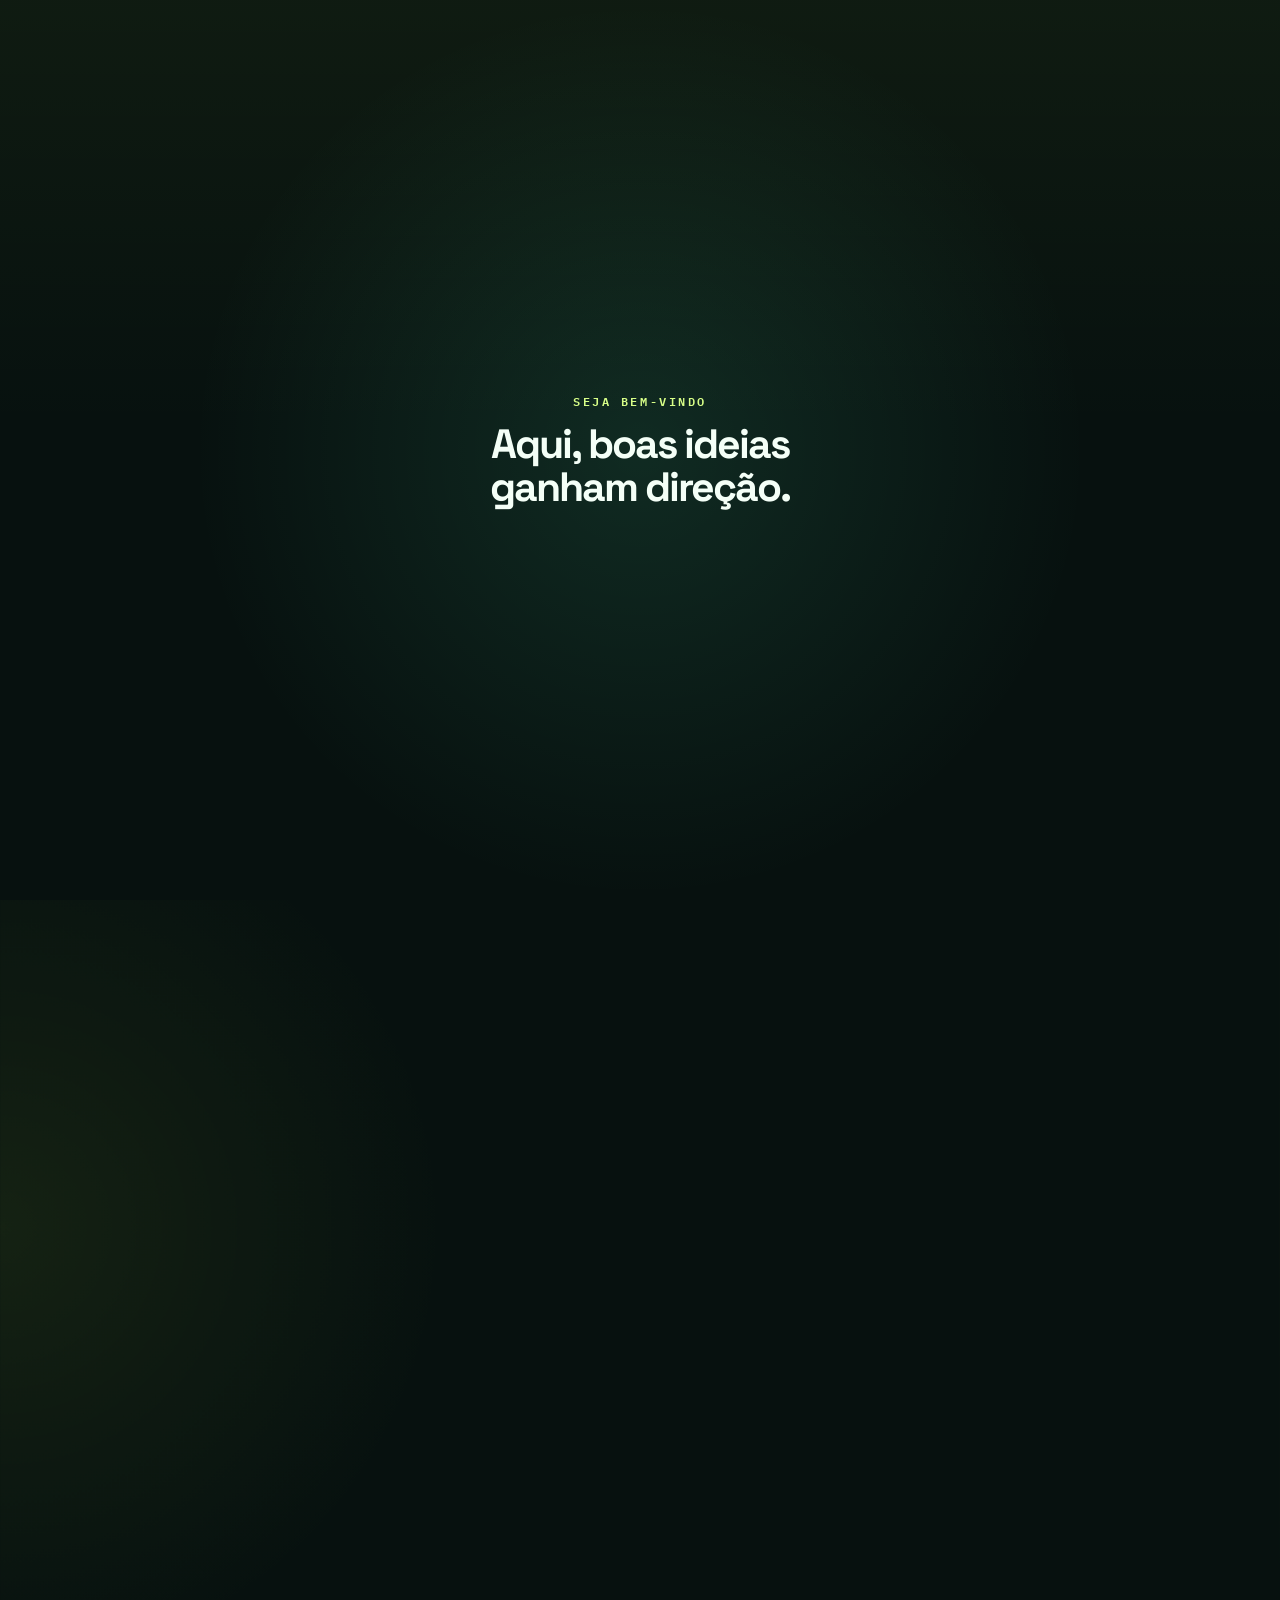
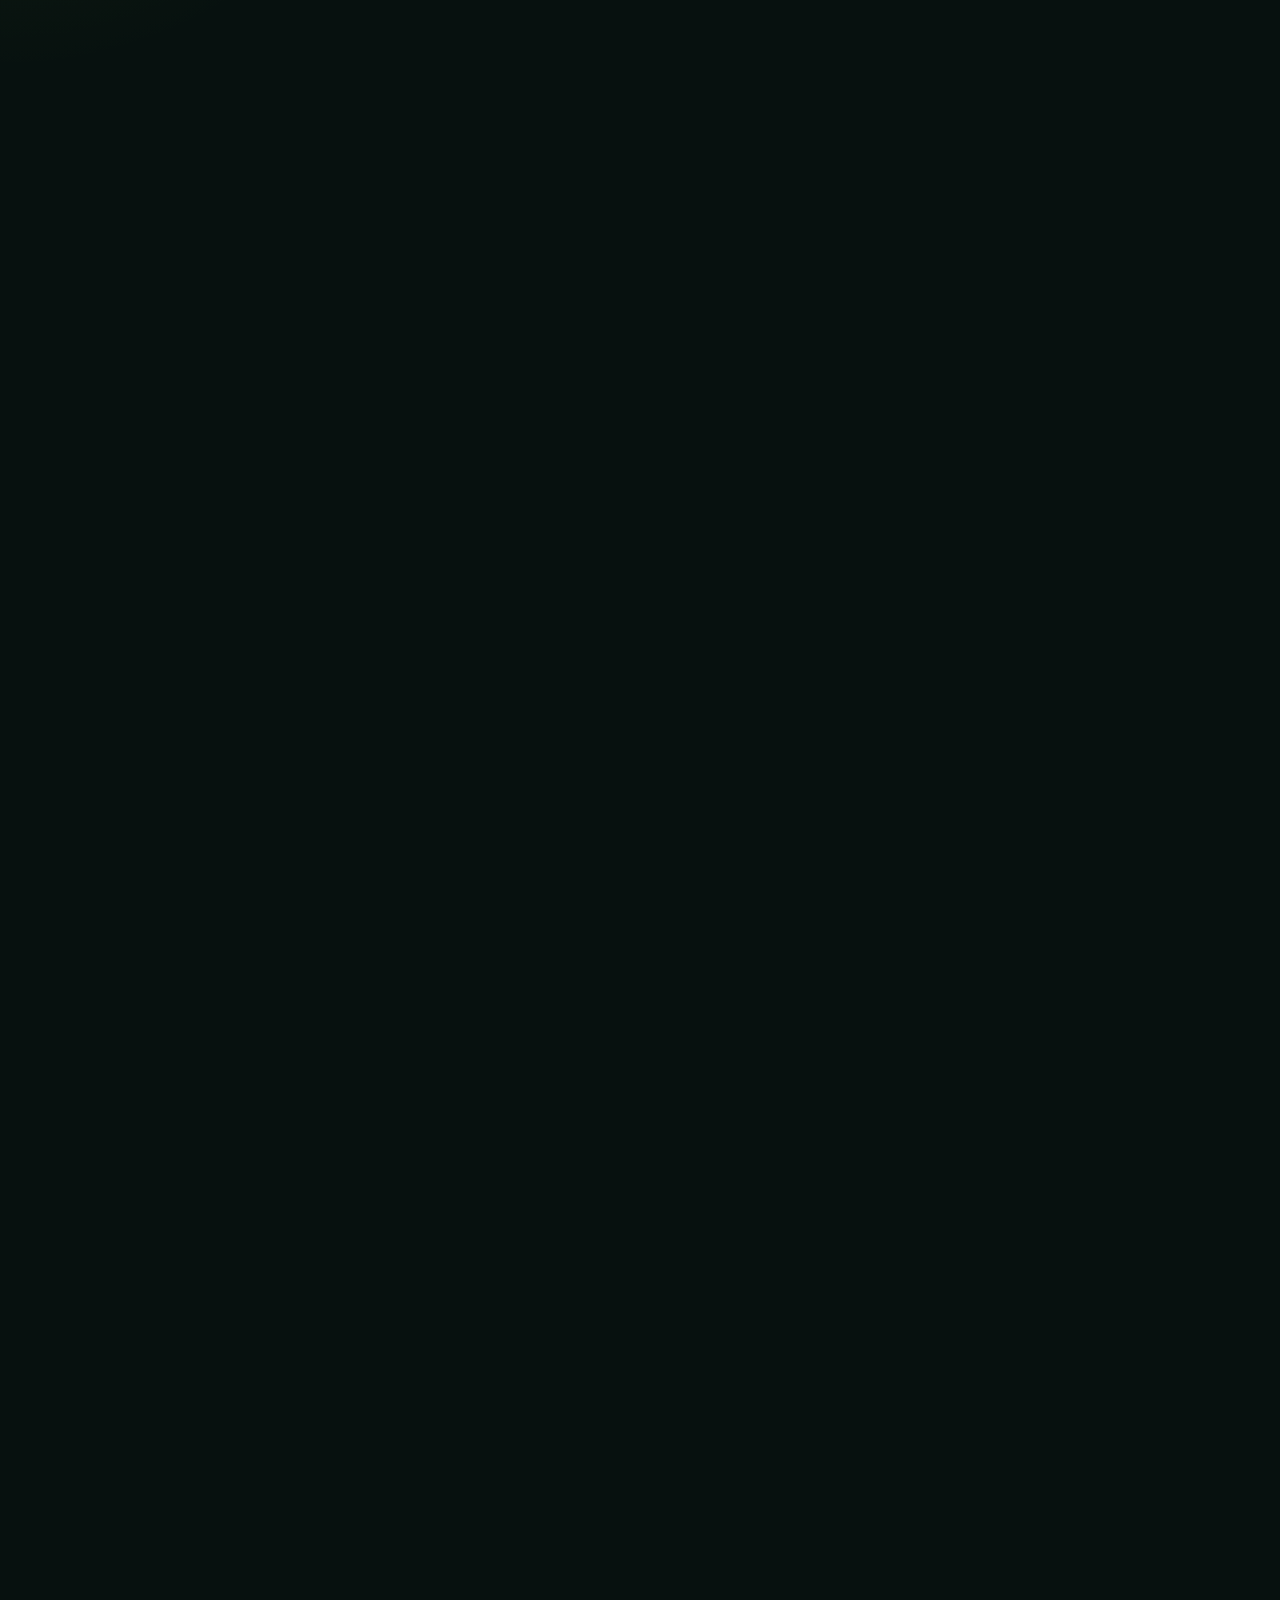
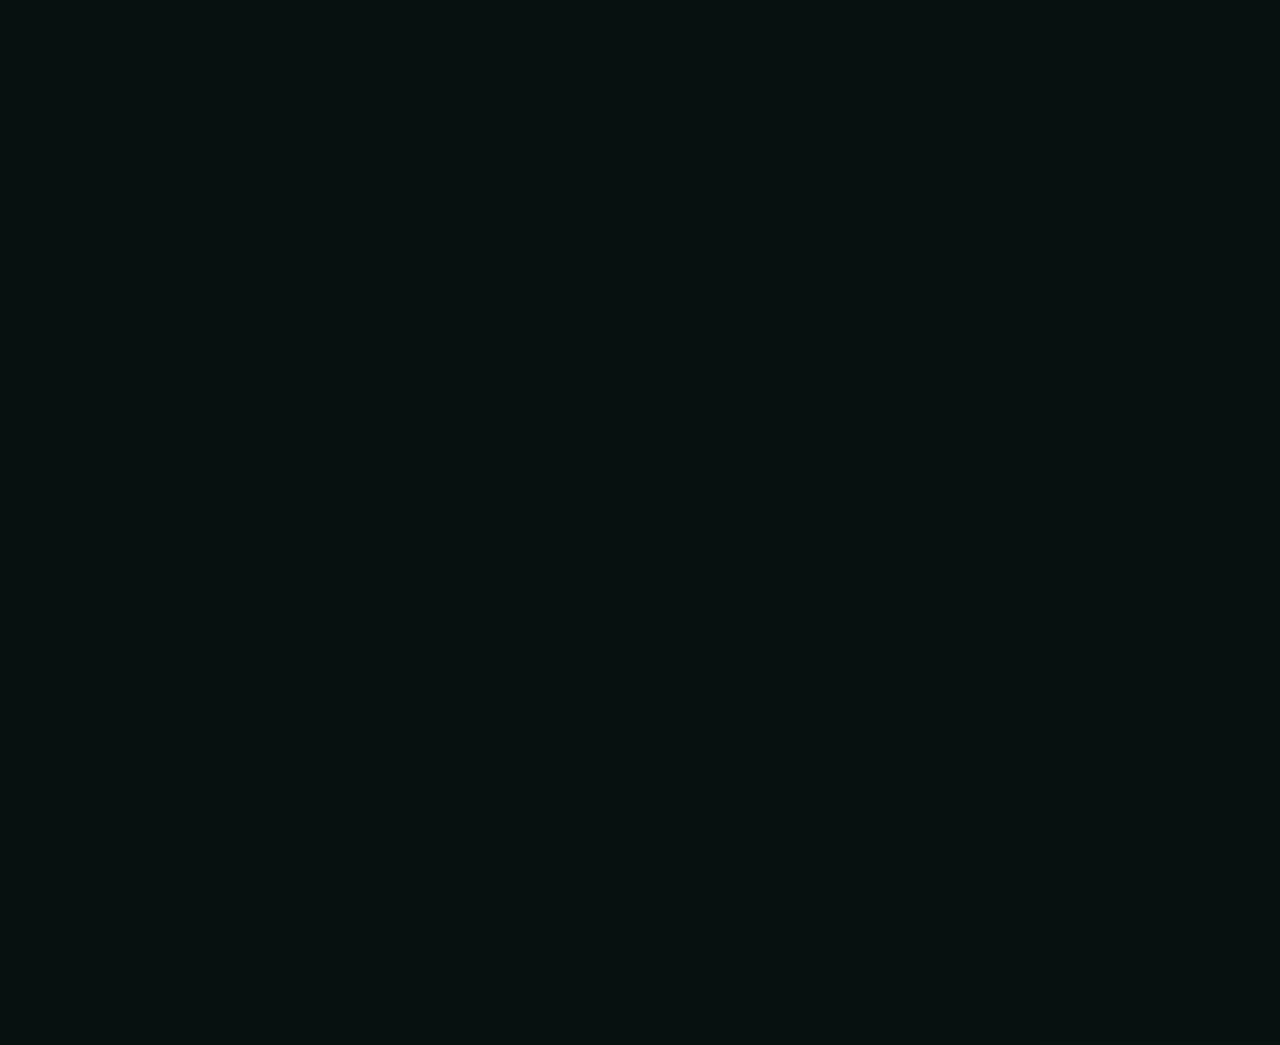
==== index.html @ 0e454af4 "Publica portfolio Wesley" ====
<!doctype html>
<html lang="pt-BR">
  <head>
    <meta charset="UTF-8" />
    <meta name="viewport" content="width=device-width, initial-scale=1.0" />
    <meta name="description" content="Portfólio de Wesley Martins da Costa, Product & UX/UI Designer. UX/UI, produto, sistemas, IA aplicada e estratégia de negócio para processos mais claros e eficientes." />
    <meta name="author" content="Wesley Martins da Costa" />
    <meta name="robots" content="index, follow, max-image-preview:large" />
    <link rel="canonical" href="https://www.wesdsg.des.br/" />
    <meta name="theme-color" content="#f5f7f7" />
    <meta property="og:title" content="Wesley Martins | Product & UX/UI Designer, IA e Estratégia" />
    <meta property="og:description" content="UX/UI, produto, sistemas e IA aplicada para transformar processos complexos em entregas mais claras e eficientes." />
    <meta property="og:type" content="website" />
    <meta property="og:locale" content="pt_BR" />
    <meta property="og:site_name" content="Wesley Martins" />
    <meta name="twitter:card" content="summary" />
    <meta name="twitter:title" content="Wesley Martins | Product & UX/UI Designer, IA e Estratégia" />
    <meta name="twitter:description" content="UX/UI, produto, sistemas e IA aplicada para processos mais claros e eficientes." />
    <title>Wesley Martins | Product &amp; UX/UI Designer, IA e Estratégia</title>
    <script type="application/ld+json">
      {
        "@context": "https://schema.org",
        "@type": "Person",
        "name": "Wesley Martins da Costa",
        "url": "https://www.wesdsg.des.br/",
        "jobTitle": "Product & UX/UI Designer",
        "description": "Designer voltado ao negócio, conectando UX/UI, produto, sistemas e IA aplicada.",
        "email": "mailto:wmartins71@gmail.com",
        "sameAs": ["https://www.linkedin.com/in/wmcosta/"],
        "knowsAbout": ["UX/UI Design", "Product Design", "Design Ops", "Design Systems", "Inteligência Artificial", "Estratégia de Negócio"]
      }
    </script>
    <script type="application/ld+json">
      {
        "@context": "https://schema.org",
        "@type": "WebSite",
        "name": "Wesley Martins",
        "url": "https://www.wesdsg.des.br/",
        "inLanguage": "pt-BR"
      }
    </script>
    <link rel="preconnect" href="https://fonts.googleapis.com" />
    <link rel="preconnect" href="https://fonts.gstatic.com" crossorigin />
    <link href="https://fonts.googleapis.com/css2?family=IBM+Plex+Mono:wght@400;500&family=Inter:wght@400;500;600;700;800&family=Rubik:wght@500;600;700&family=Space+Grotesk:wght@500;600;700&display=swap" rel="stylesheet" />
    <link rel="stylesheet" href="styles.css?v=20260731-24" />
  </head>
  <body class="intro-pending">
    <div class="intro-rain" aria-hidden="true">
      <div class="intro-rain-core"><small>SEJA BEM-VINDO</small><b>Aqui, boas ideias<br />ganham direção.</b></div>
    </div>
    <a class="skip-link" href="#conteudo">Pular para o conteúdo</a>
    <header class="header">
      <a class="brand" href="#inicio" aria-label="Página inicial de Wesley Martins"><b>Wesley Martins</b></a>
      <nav aria-label="Navegação principal">
        <a href="#mcp">Estudo de caso</a><a href="#processo">Como trabalho</a><a href="#experiencia">Experiência</a><a href="#contato">Contato</a>
      </nav>
      <a class="header-cta" href="#contato">Vamos conversar <span aria-hidden="true">↗</span></a>
    </header>

    <main id="conteudo">
      <section class="hero section" id="inicio">
        <div class="hero-grid">
          <div>
            <h1>Mais <em>clareza</em> e menos retrabalho para times de produto.</h1>
            <p class="hero-intro"><strong>Sou Wesley Martins da Costa, tenho 33 anos e sou casado.</strong><br />Trabalho com UX/UI, sistemas e produto para simplificar processos complexos.</p>
            <p class="lead">Organizo processos de Design, conecto ferramentas e aplico IA onde ela realmente ajuda: na criação, na validação e na entrega.</p>
            <div class="actions"><a class="button primary" href="#mcp">Ver exemplo real <span>↓</span></a><a class="button ghost" href="#processo">Como eu trabalho</a></div>
          </div>
          <figure class="portrait-card"><img src="eu_foto.jpg" width="1254" height="1254" fetchpriority="high" decoding="async" alt="Wesley Martins da Costa usando camiseta amarela e óculos escuros" /><figcaption><span>Wesley Martins</span><b>Product &amp; UX/UI Designer | AI Solutions | Business Strategy</b></figcaption></figure>
        </div>
        <div class="hero-footer"><span>Design · Produto · Engenharia · IA</span></div>
      </section>

      <section class="section case" id="mcp">
        <div class="case-head"><div><div class="eyebrow"><i></i> Estudo de caso principal</div><h2>MCP Server<br />para Figma</h2></div><p>Um estudo inicial para acelerar o time de desenvolvimento. Com contexto estruturado do Figma e IA, evoluiu para uma ferramenta de trabalho que trouxe ganhos relevantes de eficiência.</p></div>
        <div class="metric"><span>Ganho de tempo no <br class="metric-mobile-break" />desenvolvimento Front-End</span><strong>80<span>,53%</span></strong><small>Média de 4 dias reduzida para 6 horas entre geração, ajuste fino e refinamento do desenvolvimento.</small></div>
        <div class="case-layout">
          <div class="case-story"><div class="number">O desafio</div><h3>Quando o design vira apenas referência visual, o desenvolvimento precisa reconstruir contexto.</h3><p>O fluxo anterior partia de imagens e interpretação manual. A proposta conectou dados do protótipo à IA para produzir uma primeira versão de código que o desenvolvimento revisa e integra.</p><div class="tags"><span>Figma</span><span>MCP</span><span>IA generativa</span><i class="tags-mobile-break" aria-hidden="true"></i><span>HTML/CSS/JS</span><span>React/Vue</span></div></div>
          <div class="flow-card"><div class="flow-title">Fluxo operacional</div><ol class="pipeline" aria-label="Fluxo do design ao código"><li><span>01</span><strong>Design</strong><small>Protótipo e componentes</small></li><li><span>02</span><strong>MCP Figma</strong><small>Dados estruturados</small></li><li><span>03</span><strong>IA</strong><small>Código e referência</small></li><li><span>04</span><strong>Desenvolvimento</strong><small>Revisa e integra</small></li></ol><p>O objetivo não é eliminar a engenharia:<br />É iniciar a implementação com mais contexto e menos reconstrução.</p></div>
        </div>
        <div class="evidence-grid"><article><small>VALIDAÇÃO</small><b>3 desenvolvedores</b><p>Testado com profissionais de nível júnior, pleno e sênior.</p></article><article><small>COMPLEXIDADE</small><b>Fácil → difícil</b><p>Três testes: um cliente de varejo, um financeiro e um de serviços.</p></article><article><small>EFICIÊNCIA</small><b>4 dias → 6 horas</b><p>Tempo entre geração, ajuste fino e refinamento do desenvolvimento.</p></article></div>
        <details><summary>Ver notas de método e evidências <span>+</span></summary><div class="details-content"><p>O material do projeto registra o fluxo Figma → MCP → IA → desenvolvimento, além de comparativos de tempo por caso. A validação envolveu três desenvolvedores — júnior, pleno e sênior — em telas de diferentes complexidades. A média relatada passou de quatro dias para seis horas, considerando geração, ajuste fino e refinamento. Tokens, credenciais e detalhes internos foram excluídos deste portfólio.</p></div></details>
      </section>

      <section class="section process" id="processo"><div class="section-index">03 / como eu trabalho</div><div class="process-heading"><h2>Um caminho simples para sair<br />do problema e chegar à melhoria.</h2><p>Em vez de começar pela ferramenta, começo pelo trabalho que o time precisa fazer.</p></div><ol class="workflow"><li><b>01</b><div><strong>Entendo o contexto</strong><span>Converso com quem faz o trabalho e defino o que precisa melhorar.</span></div></li><li><b>02</b><div><strong>Visualizo o fluxo</strong><span>Mapeio etapas, pessoas e pontos de espera para encontrar o gargalo real.</span></div></li><li><b>03</b><div><strong>Desenho a solução</strong><span>Transformo a oportunidade em processo, padrão, protótipo ou ferramenta.</span></div></li><li><b>04</b><div><strong>Testo com o time</strong><span>Defino POCs, testo com números reais antes de escalar e ajusto o que ainda não funciona bem.</span></div></li><li><b>05</b><div><strong>Documento e acompanho</strong><span>Registro decisões, consolido aprendizados e defino próximos passos.</span></div></li></ol><aside class="process-proof"><span>Exemplo na prática</span><p>No caso MCP, o problema de handoff foi mapeado, convertido em fluxo técnico, testado em casos reais e documentado para adoção.</p><a href="#mcp">Ver o estudo de caso <b>→</b></a></aside></section>

      <section class="section experience" id="experiencia"><div class="section-index">04 / experiência</div><div class="experience-grid"><div><h2>Entre sistemas, produto e pessoas.</h2><p class="body-copy">Minha trajetória reúne implantação e suporte de sistemas, dados e integrações com uma evolução para UX/UI e operações de Design. Faço Design voltado ao negócio: entendo o problema, conecto necessidades de pessoas e empresas às regras do produto e busco soluções viáveis para o time construir. Essa combinação me permite discutir experiência, resultado de negócio e viabilidade técnica na mesma conversa.</p></div><div class="timeline"><article><span></span><small>MERCADO FINANCEIRO</small><h3>B3</h3><p>Experiência em contexto de produto financeiro.</p></article><article><span></span><small>PRODUTOS FINANCEIROS E VAREJO</small><h3>Stone e ecossistema Linx</h3><p>Atuação em contextos de conta digital, Linx Conecta, automação comercial, pagamentos e produtos utilizados por empresas.</p></article><article><span></span><small>DESIGN E PRODUTO</small><h3>UX/UI e sistemas digitais</h3><p>Discovery, organização de conteúdo, fluxos, prototipação, Design Systems e aproximação com desenvolvimento.</p></article><article><span></span><small>TECNOLOGIA APLICADA</small><h3>Dados, integrações e IA</h3><p>SQL e bancos relacionais, APIs, HTML/CSS, automação de processos e IA aplicada à rotina de produto.</p></article></div></div></section>

      <section class="section education" aria-labelledby="formacao"><div class="section-index">05 / formação</div><div><h2 id="formacao">Base em Design.<br />Evolução em tecnologia.</h2><div class="education-list"><article><span>GRADUAÇÃO</span><h3>Design Gráfico</h3><p>UNIFAFIBE</p></article><article><span>PÓS-GRADUAÇÃO · EM ANDAMENTO</span><h3>UX/UI Design</h3><p>Faculdade Iguaçu</p></article><article><span>PÓS-GRADUAÇÃO · EM ANDAMENTO</span><h3>Machine Learning e Inteligência Artificial</h3><p>Faculdade Iguaçu</p></article></div></div></section>

      <section class="section capabilities"><div class="section-index">06 / na prática</div><div class="capabilities-heading"><h2>Capacidades que uso<br class="capabilities-title-break" />para destravar o trabalho.</h2><p>Não são ferramentas isoladas. São formas de conectar intenção, execução e aprendizagem ao longo do produto.</p></div><div class="cap-grid"><article><span class="cap-number">01</span><h3>Do problema à tela que pode ser construída</h3><p>Transformo contextos complexos em fluxos, protótipos e especificações que ajudam a equipe a tomar decisões e seguir para a entrega com menos&nbsp;dúvida.</p><div class="cap-tags"><span>Figma</span><span>UX/UI</span><span>Discovery</span><span>Delivery</span></div></article><article><span class="cap-number">02</span><h3>Processos que funcionam no dia a dia</h3><p>Crio referências, padrões e pontos de controle para que o conhecimento não fique preso em arquivos, pessoas ou reuniões.</p><div class="cap-tags"><span>Documentação</span><span>Templates</span><span>Design System</span></div></article><article><span class="cap-number">03</span><h3>Conversa que aproxima áreas</h3><p>Faço a ponte entre Design, Produto e times técnicos, conectando regra de negócio, experiência e viabilidade em uma mesma conversa.</p><div class="cap-tags"><span>Jira</span><span>Scrum</span><span>Comunicação entre times</span></div></article></div></section>

    </main>
    <footer id="contato"><div><h2 class="footer-title">Vamos construir<br />algo mais <em>inteligente.</em></h2></div><div class="footer-side"><a class="whatsapp-button" href="https://wa.me/5517981520616" target="_blank" rel="noopener noreferrer" aria-label="Iniciar conversa no WhatsApp com Wesley Martins">Conversar no WhatsApp <span aria-hidden="true">↗</span></a><div class="contact-links"><div class="email-row"><a href="mailto:wmartins71@gmail.com"><span class="contact-icon" aria-hidden="true">✉</span>wmartins71@gmail.com</a><button class="copy-email" type="button" data-email="wmartins71@gmail.com" aria-label="Copiar e-mail">Copiar</button></div><a href="https://www.linkedin.com/in/wmcosta/" target="_blank" rel="noopener noreferrer"><span class="contact-icon linkedin-icon" aria-hidden="true">in</span>LinkedIn <span class="contact-arrow" aria-hidden="true">↗</span></a></div><span class="copy-status" aria-live="polite"></span><small>Canal direto para conversar sobre oportunidades e projetos.</small></div><div class="footer-bottom"><span>© 2026 Wesley Martins da Costa</span><span>Portfólio Profissional</span></div></footer>
    <button class="back-to-top" type="button" aria-label="Voltar ao topo" title="Voltar ao topo">↑<span>Topo</span></button>
    <script src="script.js?v=20260731-02" defer></script>
  </body>
</html>
---- styles.css ----
/* styles.css */
:root{--ink:#11221e;--muted:#62716e;--line:#d7dfdc;--paper:#f5f7f7;--lime:#b8f244;--mint:#dcf4d5;--mono:'DM Mono',monospace;--sans:'Manrope',sans-serif}*{box-sizing:border-box}html{scroll-behavior:smooth}body{margin:0;background:var(--paper);color:var(--ink);font:500 15px/1.6 var(--sans)}a{color:inherit;text-decoration:none}.skip-link{position:fixed;left:1rem;top:-3rem;background:var(--ink);color:#fff;padding:.6rem 1rem;z-index:20}.skip-link:focus{top:1rem}.header{height:78px;display:flex;align-items:center;justify-content:space-between;padding:0 4vw;border-bottom:1px solid var(--line);position:sticky;top:0;background:#f5f7f7ed;backdrop-filter:blur(12px);z-index:10}.brand{display:flex;gap:11px;align-items:center;font-size:13px}.brand span{font:500 11px var(--mono);background:var(--ink);color:white;padding:7px;border-radius:50%}.header nav{display:flex;gap:25px;font-size:12px}.header nav a:hover,.header nav a:focus{color:#597300}.header-cta{font-size:12px;border-bottom:1px solid var(--ink);padding-bottom:2px}.section{padding:110px 7vw}.hero{padding-top:86px;min-height:calc(100vh - 78px)}.eyebrow,.section-index{font:500 10px/1 var(--mono);letter-spacing:.12em;text-transform:uppercase;color:#64716e}.eyebrow i{display:inline-block;width:8px;height:8px;background:var(--lime);border-radius:50%;margin-right:8px}.hero-grid{display:grid;grid-template-columns:1.08fr .92fr;gap:55px;align-items:center;margin-top:45px}h1,h2,h3,p{margin-top:0}h1{font-size:clamp(3rem,5.35vw,6.1rem);line-height:1.02;letter-spacing:-.075em;margin-bottom:30px;max-width:920px}em{font-style:normal;color:#637f00}.lead{font-size:18px;line-height:1.6;max-width:610px;color:#3f504c}.actions{display:flex;gap:14px;flex-wrap:wrap;margin-top:34px}.button{display:inline-flex;align-items:center;gap:24px;padding:14px 17px;border:1px solid var(--ink);font-size:12px;font-weight:700;transition:.2s}.button:hover,.button:focus{transform:translateY(-3px)}.primary{background:var(--ink);color:#fff}.primary span{color:var(--lime)}.ghost{border-color:#acb9b6}.system-canvas{height:450px;background:#152720;border-radius:4px;position:relative;color:white;overflow:hidden;background-image:linear-gradient(#ffffff0b 1px,transparent 1px),linear-gradient(90deg,#ffffff0b 1px,transparent 1px);background-size:34px 34px}.canvas-label{position:absolute;top:22px;left:24px;font:10px var(--mono);letter-spacing:.1em;color:#bdd0ca}.canvas-label b{color:var(--lime);margin-left:6px}.node{position:absolute;border:1px solid #d6f1e24d;background:#1f3831e8;padding:13px 15px;min-width:138px;border-radius:3px;z-index:2;box-shadow:0 8px 25px #0003}.node small{font:9px var(--mono);color:#98aaa5;display:block}.node strong{display:block;font-size:16px;margin:4px 0}.node span{font-size:10px;color:#c4d4cf}.design{left:11%;top:26%}.mcp{left:42%;top:16%;border-color:#b8f244}.ai{left:47%;bottom:19%;border-color:#95e8cc}.code{right:8%;top:43%}.line{position:absolute;height:1px;background:linear-gradient(90deg,#b8f244,#b8f24433);transform-origin:left}.l1{width:156px;left:30%;top:34%;transform:rotate(-15deg)}.l2{width:150px;left:54%;top:36%;transform:rotate(24deg)}.l3{width:120px;left:55%;bottom:35%;transform:rotate(-22deg)}.signal{position:absolute;bottom:22px;left:24px;color:#9db6ae;font:10px var(--mono)}.signal span{display:inline-block;width:4px;height:4px;background:var(--lime);border-radius:50%;margin-right:3px;animation:pulse 2s infinite}.signal span:nth-child(2){animation-delay:.2s}.signal span:nth-child(3){animation-delay:.4s}.hero-footer{margin-top:50px;border-top:1px solid var(--line);padding-top:15px;display:flex;justify-content:space-between;font:10px var(--mono);color:#74817e}.intro{display:grid;grid-template-columns:25% 1fr;gap:30px;background:#eaf0ed}.intro h2,.projects h2,.process h2,.experience h2{font-size:clamp(2.3rem,4vw,4.7rem);line-height:1.08;letter-spacing:-.06em;margin-bottom:25px}.body-copy{max-width:690px;font-size:19px;line-height:1.7;color:#42514e}.pillars{display:grid;grid-template-columns:repeat(4,1fr);padding-top:0;padding-bottom:0}.pillars article{border-left:1px solid var(--line);padding:30px 24px 40px;min-height:220px}.pillars article:last-child{border-right:1px solid var(--line)}.pillars span,.number{font:10px var(--mono);color:#64716e}.pillars h3{font-size:19px;letter-spacing:-.04em;margin:28px 0 10px}.pillars p{font-size:13px;color:var(--muted)}.case{background:var(--ink);color:#edf6f0}.case-head{display:flex;justify-content:space-between;gap:60px;align-items:flex-end}.case h2{font-size:clamp(3rem,6.4vw,7rem);line-height:.9;letter-spacing:-.085em;margin:22px 0 0}.case-head p{max-width:375px;color:#bed0ca}.metric{margin:65px 0 35px;border-top:1px solid #79928777;border-bottom:1px solid #79928777;display:grid;grid-template-columns:1fr 1fr 1fr;align-items:center;padding:22px 0;color:#b6c8c1;font:10px/1.4 var(--mono);text-transform:uppercase}.metric strong{font:clamp(4rem,8vw,9rem)/.8 var(--sans);letter-spacing:-.1em;color:var(--lime)}.metric strong span{font-size:.42em}.metric small{color:#89a099;text-transform:none}.case-layout{display:grid;grid-template-columns:1fr 1.15fr;gap:20px}.case-story,.flow-card{padding:30px;border:1px solid #6c857b77}.case-story h3{font-size:28px;line-height:1.15;letter-spacing:-.055em;margin:25px 0 18px}.case-story p,.flow-card p{color:#b6c8c1;font-size:13px}.tags{display:flex;gap:7px;flex-wrap:wrap;margin-top:28px}.tags span{border:1px solid #71887f;padding:4px 7px;border-radius:20px;font:9px var(--mono);color:#d7e8e0}.flow-title{font:11px var(--mono);text-transform:uppercase;color:#a9beb7;display:flex;justify-content:space-between}.flow-title span{color:var(--lime)}.flow{margin:40px 0 30px;display:flex;align-items:center;justify-content:space-between;gap:8px}.flow div{font-weight:800;font-size:13px;text-align:center}.flow small{display:block;font:9px/1.3 var(--mono);color:#92aaa2;max-width:82px;margin-top:5px}.flow b{color:var(--lime)}.evidence-grid{display:grid;grid-template-columns:repeat(3,1fr);gap:1px;background:#607a6f;margin-top:20px}.evidence-grid article{background:#1a3029;padding:20px}.evidence-grid small{font:9px var(--mono);color:#8ea69e}.evidence-grid b{display:block;font-size:25px;line-height:1.1;letter-spacing:-.05em;margin:20px 0 12px;color:var(--lime)}.evidence-grid p{font-size:12px;color:#aec0b9;margin:0}details{border-bottom:1px solid #6c857b77}summary{cursor:pointer;list-style:none;padding:25px 0;font-size:13px;font-weight:700;display:flex;justify-content:space-between}summary span{color:var(--lime);font-size:22px}.details-content{max-width:800px;color:#b6c8c1;font-size:13px;padding-bottom:22px}.projects{background:#fff}.project-list{border-top:1px solid var(--line);margin-top:55px}.project-list article{display:grid;grid-template-columns:12% 1fr 26%;gap:20px;padding:28px 0;border-bottom:1px solid var(--line)}.project-no{font:11px var(--mono);color:#71807c}.project-list h3{font-size:23px;letter-spacing:-.05em;margin-bottom:8px}.project-list p{color:#65736f;max-width:640px;margin:0}.project-scope{font:10px/1.4 var(--mono);text-transform:uppercase;color:#70817c}.process{background:var(--mint);display:grid;grid-template-columns:25% 1fr;gap:30px}.process ol{list-style:none;margin:30px 0;padding:0;border-top:1px solid #b9d3b1}.process li{display:flex;gap:25px;padding:15px 0;border-bottom:1px solid #b9d3b1;font-size:22px;letter-spacing:-.04em}.process li b{font:10px var(--mono);padding-top:7px;color:#637f00}.process>p{grid-column:2;max-width:660px;color:#52654f}.experience-grid{display:grid;grid-template-columns:1fr 1fr;gap:80px}.timeline{border-left:1px solid var(--line);padding-left:28px}.timeline article{position:relative;padding:0 0 35px}.timeline span{position:absolute;width:9px;height:9px;border-radius:50%;background:var(--lime);left:-33px;top:4px}.timeline small{font:10px var(--mono);color:#72817d}.timeline h3{font-size:22px;letter-spacing:-.05em;margin:9px 0}.timeline p{color:#667571;font-size:13px}.capabilities{background:#eaf0ed}.cap-grid{display:grid;grid-template-columns:repeat(2,1fr);margin-top:36px;border-top:1px solid var(--line);border-left:1px solid var(--line)}.cap-grid article{padding:25px;border-right:1px solid var(--line);border-bottom:1px solid var(--line)}.cap-grid h3{font-size:17px;letter-spacing:-.03em}.cap-grid p{margin:0;color:#65736f;font-size:13px;max-width:480px}.contribution{background:#fff;display:grid;grid-template-columns:25% 1fr;gap:30px}.contribution-mark{font-size:80px;line-height:1;color:var(--lime)}.contribution h2{font-size:clamp(2.5rem,4.8vw,5.5rem);line-height:1;letter-spacing:-.075em;max-width:880px;margin:24px 0 35px}.contribution ul{list-style:none;padding:0;display:grid;grid-template-columns:repeat(2,1fr);gap:12px 25px;max-width:800px}.contribution li{border-top:1px solid var(--line);padding-top:10px;font-size:13px}footer{background:#14251f;color:#eff7f2;padding:80px 7vw 25px;display:grid;grid-template-columns:1.1fr .7fr;gap:65px}.footer-kicker{font:10px var(--mono);letter-spacing:.1em;color:#acc1b9}footer h2{font-size:clamp(3rem,5.5vw,6rem);letter-spacing:-.08em;line-height:.94;margin:24px 0}footer h2 em{color:var(--lime)}.footer-side p{color:#b3c5be;max-width:330px;margin-bottom:28px}.light{background:var(--lime);color:var(--ink);border:0}.footer-side small{display:block;margin-top:17px;color:#779088;font:9px/1.5 var(--mono)}.footer-bottom{grid-column:1/-1;border-top:1px solid #5c736a;padding-top:18px;display:flex;justify-content:space-between;font:10px var(--mono);color:#9fb4ad}@keyframes pulse{50%{opacity:.25;transform:scale(.7)}}@media(max-width:850px){.header nav{display:none}.header{padding:0 6vw}.section{padding:75px 6vw}.hero{padding-top:60px}.hero-grid,.case-layout,.experience-grid{grid-template-columns:1fr;gap:35px}.system-canvas{height:370px}.intro,.process,.contribution{grid-template-columns:1fr}.pillars{grid-template-columns:repeat(2,1fr);padding:0}.pillars article:nth-child(2){border-right:1px solid var(--line)}.case-head,.metric{display:block}.case-head p{margin-top:25px}.metric strong{display:block;margin:15px 0}.metric small{display:block}.project-list article{grid-template-columns:45px 1fr}.project-scope{grid-column:2}.process>p{grid-column:1}.contribution-mark{display:none}footer{grid-template-columns:1fr;gap:25px}.contribution ul{grid-template-columns:1fr}}@media(max-width:520px){.header-cta{font-size:10px}.brand b{display:none}h1{font-size:3rem}.flow{flex-wrap:wrap;justify-content:center}.flow div{width:38%}.flow b{padding:0 5px}.evidence-grid,.cap-grid{grid-template-columns:1fr}.metric{margin-top:42px}.hero-footer{font-size:8px}.pillars{grid-template-columns:1fr}.pillars article,.pillars article:nth-child(2){border-right:1px solid var(--line)}.project-list h3{font-size:19px}}


/* typography.css */
/* Camada de tipografia: Inter é mais neutra para leitura contínua; IBM Plex Mono organiza metadados. */
body { font-family: "Inter", Arial, sans-serif; font-weight: 400; line-height: 1.65; }
.eyebrow, .section-index, .canvas-label, .signal, .hero-footer, .metric, .tags span, .flow-title, .flow small, .evidence-grid small, .project-no, .project-scope, .process li b, .timeline small, .footer-kicker, .footer-side small, .footer-bottom { font-family: "IBM Plex Mono", Consolas, monospace; }
h1 { font-weight: 700; line-height: 1.05; letter-spacing: -0.055em; }
.intro h2, .projects h2, .process h2, .experience h2 { font-weight: 700; line-height: 1.1; letter-spacing: -0.045em; }
.case h2, .contribution h2, footer h2 { font-weight: 700; letter-spacing: -0.055em; }


/* theme.css */
:root { --ink: #eaf8f2; --muted: #a1b9b0; --line: rgba(184, 242, 68, .16); --paper: #07110f; --lime: #c8ff45; --mint: #10251f; }
html { background: #07110f; }
body { background: radial-gradient(circle at 92% 3%, rgba(105, 255, 177, .12), transparent 23rem), radial-gradient(circle at 0 21%, rgba(199, 255, 69, .07), transparent 28rem), #07110f; color: #eaf8f2; }
body::before { content: ""; position: fixed; inset: 0; pointer-events: none; opacity: .33; background-image: linear-gradient(rgba(184,242,68,.025) 1px, transparent 1px), linear-gradient(90deg, rgba(184,242,68,.025) 1px, transparent 1px); background-size: 42px 42px; mask-image: linear-gradient(to bottom, black, transparent 72%); }
.header { background: rgba(7, 17, 15, .78); border-color: rgba(195,255,225,.13); box-shadow: 0 10px 35px rgba(0,0,0,.2); }
.brand span { background: #c8ff45; color: #07110f; box-shadow: 0 0 18px rgba(200,255,69,.5); }
.header-cta { border-color: #c8ff45; color: #dfff96; }.header nav a:hover,.header nav a:focus { color: #dfff96; }
.hero { position: relative; }.hero::after { content:""; position:absolute; width:35rem; height:35rem; right:1vw; top:3rem; border-radius:50%; background:radial-gradient(circle, rgba(200,255,69,.11), rgba(20,255,186,.045) 34%, transparent 70%); filter:blur(5px); pointer-events:none; }
.eyebrow,.section-index,.hero-footer,.body-copy,.lead,.pillars p,.project-list p,.case-story p,.flow-card p,.timeline p,.cap-grid p { color: #a9c0b8; }.eyebrow i { box-shadow: 0 0 13px #c8ff45; }
h1, h2, h3 { color: #f2fff8; } em { color: #c8ff45; text-shadow: 0 0 26px rgba(200,255,69,.23); }
.primary { background: #c8ff45; color: #07110f; border-color: #c8ff45; box-shadow: 0 0 0 1px rgba(200,255,69,.25), 0 9px 35px rgba(200,255,69,.18); }.primary span { color: #07110f; }.ghost { border-color: rgba(234,248,242,.35); color: #eaf8f2; background: rgba(255,255,255,.025); }
.system-canvas { border: 1px solid rgba(200,255,69,.28); background-color: #0a1814; box-shadow: inset 0 0 65px rgba(103,255,181,.07), 0 20px 65px rgba(0,0,0,.32), 0 0 55px rgba(200,255,69,.09); }.system-canvas::after { content:""; position:absolute; width:260px;height:260px;left:34%;top:18%;border-radius:50%;background:rgba(200,255,69,.11);filter:blur(38px); }.node { background:rgba(13,37,30,.88); border-color:rgba(208,255,225,.32); box-shadow:0 8px 28px #0008,0 0 19px rgba(121,255,202,.07); }.mcp { box-shadow:0 0 0 1px #c8ff45,0 0 35px rgba(200,255,69,.3); }.ai { box-shadow:0 0 25px rgba(60,255,193,.25); }.line { background:linear-gradient(90deg,#c8ff45,rgba(87,255,190,.18)); box-shadow:0 0 9px rgba(200,255,69,.55); }
.intro,.capabilities { background: rgba(13, 34, 28, .68); border-top:1px solid rgba(200,255,69,.1); border-bottom:1px solid rgba(200,255,69,.1); }.pillars article { background: rgba(9,23,19,.56); border-color:rgba(200,255,69,.12); }.pillars article:hover { background:rgba(200,255,69,.055); box-shadow:inset 0 1px #c8ff45; }
.case { background: radial-gradient(circle at 81% 7%, rgba(200,255,69,.13), transparent 25rem), #081a15; }.metric { border-color:rgba(200,255,69,.32); }.metric strong { text-shadow:0 0 40px rgba(200,255,69,.22); }.case-story,.flow-card { background:rgba(255,255,255,.025); border-color:rgba(200,255,69,.22); }.flow-card { box-shadow:inset 0 0 35px rgba(83,255,179,.035); }.evidence-grid { background:rgba(200,255,69,.33); }.evidence-grid article { background:#10251f; }.evidence-grid article:hover { background:#15352b; }.case details { border-color:rgba(200,255,69,.25); }
.projects,.contribution { background:rgba(7,17,15,.72); }.project-list article { border-color:rgba(200,255,69,.16); }.project-list article:hover { background:linear-gradient(90deg,rgba(200,255,69,.06),transparent); }.process { background:linear-gradient(135deg,#0d251e,#0b1815); }.process ol,.process li { border-color:rgba(200,255,69,.18); }.timeline { border-color:rgba(200,255,69,.25); }.timeline span { box-shadow:0 0 14px #c8ff45; }.cap-grid { border-color:rgba(200,255,69,.15); }.cap-grid article { border-color:rgba(200,255,69,.15); background:rgba(255,255,255,.015); }.cap-grid article:hover { background:rgba(200,255,69,.05); }
.contribution li { border-color:rgba(200,255,69,.18); }.contribution-mark { text-shadow:0 0 35px rgba(200,255,69,.4); }.light { box-shadow:0 0 35px rgba(200,255,69,.2); } footer { background:radial-gradient(circle at 82% 22%, rgba(200,255,69,.14), transparent 23rem),#07110f; border-top:1px solid rgba(200,255,69,.2); }.footer-bottom { border-color:rgba(200,255,69,.18); }
@media (prefers-reduced-motion: no-preference) { .system-canvas { animation: breathe 5s ease-in-out infinite; }.node { animation: float 5s ease-in-out infinite; }.ai { animation-delay: -1.7s; }.code { animation-delay: -3.2s; } }
@keyframes breathe { 50% { box-shadow: inset 0 0 80px rgba(103,255,181,.09), 0 20px 65px rgba(0,0,0,.32), 0 0 75px rgba(200,255,69,.15); } } @keyframes float { 50% { transform: translateY(-5px); } }


/* presentation.css */
/* Camada de apresentação: leitura rápida e narrativa linear. */
.quick-summary { display:grid; grid-template-columns:repeat(3,1fr); gap:16px; max-width:1180px; margin:-35px auto 0; padding:0 7vw; position:relative; z-index:3; }
.quick-summary article { min-height:106px; display:flex; align-items:flex-start; gap:15px; padding:20px; background:#0e211c; border:1px solid rgba(200,255,69,.22); border-radius:8px; box-shadow:0 16px 36px rgba(0,0,0,.22); }
.quick-summary span { width:28px; height:28px; flex:0 0 28px; display:grid; place-items:center; border-radius:50%; background:#c8ff45; color:#07110f; font:500 11px "IBM Plex Mono",monospace; }
.quick-summary b { display:block; font-size:14px; color:#f2fff8; margin:0 0 4px; }.quick-summary p { margin:0; color:#a9c0b8; font-size:12px; line-height:1.45; }
.intro { padding-top:130px; }.case-head > p { font-size:15px; line-height:1.65; }.case-story h3 { font-size:25px; }.flow-card p { line-height:1.6; }.project-list h3 { font-size:21px; }.cap-grid h3,.pillars h3 { font-size:18px; }
@media(max-width:850px) { .quick-summary { grid-template-columns:1fr; margin:-20px 0 0; padding:0 6vw; }.quick-summary article { min-height:auto; }.intro { padding-top:85px; } }


/* workflow.css */
/* Bloco de processo: sequência clara, com explicação curta por etapa. */
.process { position:relative; display:grid; grid-template-columns:22% 1fr; gap:34px; align-items:start; overflow:hidden; }
.process::before { content:""; position:absolute; width:28rem; height:28rem; right:-12rem; top:-13rem; border-radius:50%; background:radial-gradient(circle,rgba(200,255,69,.13),transparent 67%); pointer-events:none; }
.process-heading { grid-column:2; max-width:780px; }.process-heading h2 { margin-bottom:16px; }.process-heading p { margin:0; color:#aac2b9; font-size:16px; max-width:570px; }
.workflow { grid-column:2; display:grid; grid-template-columns:repeat(5,1fr); gap:10px; list-style:none; margin:18px 0 0; padding:0; border:0; position:relative; }.workflow::before { content:""; position:absolute; top:30px; left:9%; right:9%; height:1px; background:linear-gradient(90deg,rgba(200,255,69,.18),#c8ff45,rgba(200,255,69,.18)); }
.workflow li { display:block; position:relative; padding:0; border:0; font-size:inherit; text-align:left; }.workflow li b { display:grid; place-items:center; width:60px; height:60px; margin-bottom:20px; position:relative; z-index:1; border:1px solid rgba(200,255,69,.55); border-radius:50%; background:#10251f; color:#dfff96; font:500 12px "IBM Plex Mono",monospace; box-shadow:0 0 0 7px #10251f,0 0 23px rgba(200,255,69,.12); }.workflow li:first-child b { background:#c8ff45; color:#07110f; box-shadow:0 0 0 7px #10251f,0 0 28px rgba(200,255,69,.32); }.workflow strong { display:block; color:#f1fff7; font-size:14px; line-height:1.25; margin-bottom:7px; }.workflow span { display:block; color:#9db5ac; font-size:12px; line-height:1.45; }
.process-proof { grid-column:2; margin-top:36px; display:grid; grid-template-columns:150px 1fr auto; align-items:center; gap:25px; padding:17px 20px; background:rgba(200,255,69,.065); border:1px solid rgba(200,255,69,.2); border-radius:8px; }.process-proof span { color:#c8ff45; text-transform:uppercase; font:500 10px "IBM Plex Mono",monospace; letter-spacing:.1em; }.process-proof p { margin:0; color:#c0d5cd; font-size:13px; line-height:1.5; }.process-proof a { color:#eaffad; white-space:nowrap; font-size:12px; font-weight:700; }.process-proof a b { color:#c8ff45; margin-left:5px; }
@media(max-width:850px) { .process { display:block; }.process-heading { margin-top:25px; }.workflow { grid-template-columns:1fr; gap:0; margin-top:30px; }.workflow::before { width:1px; height:auto; left:30px; top:8%; bottom:8%; right:auto; background:linear-gradient(rgba(200,255,69,.16),#c8ff45,rgba(200,255,69,.16)); }.workflow li { display:flex; gap:20px; padding-bottom:22px; }.workflow li b { flex:0 0 60px; margin:0; }.workflow li div { padding-top:8px; }.process-proof { grid-template-columns:1fr; gap:10px; margin-top:14px; } }


/* metric.css */
/* Métrica principal: destaque editorial limpo, sem escala ou efeito chamativo. */
.metric { position: relative; isolation: isolate; }
.metric strong { position:relative; display:inline-flex; align-items:baseline; font-family:"Space Grotesk","Inter",sans-serif; font-weight:600; font-variant-numeric:tabular-nums; letter-spacing:-.055em; line-height:.9; background:linear-gradient(105deg,#b9e95c 0%,#f0ffc2 48%,#b9e95c 100%); background-clip:text; -webkit-background-clip:text; color:transparent; text-shadow:0 0 24px rgba(200,255,69,.14); }
.metric strong span { margin-left:.045em; letter-spacing:-.04em; font-weight:500; color:inherit; }
.metric strong::before { content:""; position:absolute; left:2%; right:3%; bottom:-16px; height:2px; border-radius:999px; background:linear-gradient(90deg,transparent,#c8ff45 16%,#e8ffb0 50%,#c8ff45 84%,transparent); box-shadow:0 0 14px rgba(200,255,69,.42); }


/* accessibility.css */
/* Ajustes de leitura e interação alinhados a WCAG AA. */
body { font-size:16px; line-height:1.7; }
p { font-size:1rem; }.lead { font-size:1.125rem; line-height:1.65; color:#c3d7d0; }.hero-intro { margin:0 0 12px; font-size:1.05rem; line-height:1.55; color:#dff0e9; }.hero-intro strong { color:#eaffad; }
.header nav a,.header-cta { min-height:44px; display:inline-flex; align-items:center; font-size:.875rem; }.header nav { gap:18px; }.button { min-height:44px; font-size:.875rem; }.eyebrow,.section-index { font-size:.75rem; line-height:1.4; color:#c0d4cd; }.hero-footer { font-size:.75rem; color:#c0d4cd; }
.quick-summary article { min-height:124px; padding:22px; }.quick-summary span { width:34px; height:34px; flex-basis:34px; font-size:.8125rem; }.quick-summary b { font-size:1rem; }.quick-summary p { font-size:.875rem; line-height:1.55; color:#c0d4cd; }
.pillars p,.project-list p,.case-story p,.flow-card p,.timeline p,.cap-grid p { font-size:.9375rem; line-height:1.65; color:#c0d4cd; }.pillars h3,.cap-grid h3 { font-size:1.1875rem; }.project-scope { font-size:.75rem; color:#c3d7d0; line-height:1.6; }.case-head > p { font-size:1rem; color:#c3d7d0; }.evidence-grid p { font-size:.875rem; line-height:1.55; color:#c3d7d0; }
.cap-grid ul { list-style:none; margin:16px 0 0; padding:0; display:grid; gap:10px; }.cap-grid li { position:relative; padding-left:21px; color:#c9ddd6; font-size:.9375rem; line-height:1.5; }.cap-grid li::before { content:""; position:absolute; left:0; top:.55em; width:8px; height:8px; border-radius:50%; background:#c8ff45; box-shadow:0 0 10px rgba(200,255,69,.35); }
.contribution li { font-size:1rem; line-height:1.55; padding:14px 0 0 22px; position:relative; color:#d0e2db; }.contribution li::before { content:"✓"; position:absolute; left:0; color:#c8ff45; font-weight:800; }.workflow strong { font-size:1rem; }.workflow span,.process-proof p { font-size:.9375rem; color:#c0d4cd; }.process-proof a { font-size:.875rem; }
a:focus-visible,button:focus-visible,summary:focus-visible { outline:3px solid #eaffad; outline-offset:4px; border-radius:3px; }.header nav a:hover,.header nav a:focus-visible { color:#eaffad; text-decoration:underline; text-underline-offset:5px; }
@media(max-width:850px) { body { font-size:16px; }.header nav a,.header-cta { font-size:.8125rem; }.lead { font-size:1.0625rem; }.quick-summary p { font-size:.9375rem; }.cap-grid li,.contribution li { font-size:1rem; } }


/* education.css */
.education { display:grid; grid-template-columns:25% 1fr; gap:30px; background:rgba(13,34,28,.68); border-top:1px solid rgba(200,255,69,.1); border-bottom:1px solid rgba(200,255,69,.1); }.education h2 { font-size:clamp(2.3rem,4vw,4.7rem); line-height:1.1; letter-spacing:-.045em; margin-bottom:34px; }.education-list { display:grid; grid-template-columns:repeat(3,1fr); border-top:1px solid rgba(200,255,69,.18); }.education-list article { padding:22px 24px 22px 0; border-right:1px solid rgba(200,255,69,.18); }.education-list article+article { padding-left:24px; }.education-list article:last-child { border-right:0; }.education-list span { display:block; color:#c8ff45; font:500 .6875rem/1.45 "IBM Plex Mono",monospace; letter-spacing:.06em; }.education-list h3 { margin:18px 0 7px; font-size:1.125rem; line-height:1.3; }.education-list p { margin:0; color:#c0d4cd; font-size:1rem; }@media(max-width:850px){.education{grid-template-columns:1fr}.education-list{grid-template-columns:1fr}.education-list article,.education-list article+article{padding:20px 0;border-right:0;border-bottom:1px solid rgba(200,255,69,.18)}.education-list article:last-child{border-bottom:0}}


/* contact.css */
.footer-side { display:flex; flex-direction:column; align-items:flex-start; justify-content:center; }
.whatsapp-button { width:100%; max-width:330px; min-height:56px; display:flex; align-items:center; justify-content:space-between; gap:20px; padding:14px 18px 14px 20px; border-radius:8px; background:#c8ff45; color:#07110f; font-size:1rem; font-weight:800; line-height:1.25; box-shadow:0 8px 28px rgba(200,255,69,.2); transition:transform .2s ease,box-shadow .2s ease,background .2s ease; }
.whatsapp-button span { font-size:1.35rem; line-height:1; }.whatsapp-button:hover { transform:translateY(-3px); background:#e4ffa0; box-shadow:0 12px 36px rgba(200,255,69,.34); }.whatsapp-button:focus-visible { outline:3px solid #fff; outline-offset:5px; }.footer-side small { margin-top:16px; color:#c0d4cd; font-size:.8125rem; line-height:1.55; }
.contact-links { width:100%; max-width:330px; display:grid; gap:9px; margin-top:18px; }.contact-links a { display:flex; align-items:center; min-height:38px; color:#e5f4ed; font-size:.875rem; border-bottom:1px solid rgba(200,255,69,.24); }.contact-links a:hover { color:#eaffad; border-color:#c8ff45; }.contact-icon { width:20px; height:20px; display:inline-grid; place-items:center; flex:0 0 20px; margin-right:9px; color:#07110f; background:#c8ff45; border-radius:4px; font-size:.75rem; font-weight:800; line-height:1; }.linkedin-icon { font-family:"Inter",Arial,sans-serif; font-size:.7rem; border-radius:3px; }.contact-arrow { margin-left:auto; color:#c8ff45; }
.email-row { display:flex; align-items:center; gap:9px; }.email-row a { flex:1; min-width:0; }.copy-email { min-height:34px; padding:6px 9px; border:1px solid rgba(200,255,69,.42); border-radius:5px; background:transparent; color:#eaffad; cursor:pointer; font:700 .75rem "Inter",Arial,sans-serif; }.copy-email:hover { background:rgba(200,255,69,.13); }.copy-email:focus-visible { outline:3px solid #fff; outline-offset:3px; }.copy-status { min-height:18px; margin-top:5px; color:#c8ff45; font-size:.75rem; }
footer > div:first-child { text-align:center; }.footer-title { position:relative; display:inline-block; text-align:center; text-shadow:0 0 34px rgba(200,255,69,.18); }.footer-title em { background:linear-gradient(105deg,#9fdc28,#f4ffd0 48%,#baf548); background-size:200% 100%; background-clip:text; -webkit-background-clip:text; color:transparent; filter:drop-shadow(0 0 10px rgba(200,255,69,.42)); }@media(prefers-reduced-motion:no-preference){.footer-title em{animation:title-sheen 4.8s ease-in-out infinite}}@keyframes title-sheen{0%,100%{background-position:0 0;filter:drop-shadow(0 0 8px rgba(200,255,69,.28))}50%{background-position:100% 0;filter:drop-shadow(0 0 18px rgba(200,255,69,.62))}}


/* capabilities.css */
.capabilities { position:relative; }.capabilities-heading { max-width:780px; margin:24px 0 42px; }.capabilities-heading h2 { margin:0 0 16px; color:#f2fff8; font-size:clamp(2.25rem,4vw,4.5rem); line-height:1.08; letter-spacing:-.05em; }.capabilities-heading p { max-width:610px; margin:0; color:#c0d4cd; font-size:1rem; line-height:1.65; }.capabilities .cap-grid { grid-template-columns:repeat(3,1fr); margin:0; border:0; gap:14px; }.capabilities .cap-grid article { min-height:300px; padding:28px; border:1px solid rgba(200,255,69,.2); border-radius:9px; background:linear-gradient(145deg,rgba(255,255,255,.035),rgba(200,255,69,.025)); display:flex; flex-direction:column; }.capabilities .cap-grid article:hover { transform:translateY(-3px); border-color:rgba(200,255,69,.5); box-shadow:0 16px 36px rgba(0,0,0,.2); }.cap-number { color:#c8ff45; font:500 .75rem "IBM Plex Mono",monospace; }.capabilities .cap-grid h3 { margin:28px 0 12px; color:#f1fff7; font-size:1.22rem; line-height:1.3; letter-spacing:-.025em; }.capabilities .cap-grid p { margin:0; color:#c0d4cd; font-size:.94rem; line-height:1.65; }.cap-tags { display:flex; flex-wrap:wrap; gap:7px; margin-top:auto; padding-top:24px; }.cap-tags span { padding:5px 8px; border-radius:999px; border:1px solid rgba(200,255,69,.22); color:#d8ebaa; font:500 .7rem "IBM Plex Mono",monospace; }@media(max-width:850px){.capabilities .cap-grid{grid-template-columns:1fr}.capabilities .cap-grid article{min-height:0}.capabilities-heading{margin-bottom:30px}}


/* capabilities-line.css */
/* Mantém o texto de apoio compacto na visualização desktop. */
.capabilities-heading p { max-width:none; white-space:nowrap; }
@media(max-width:850px) { .capabilities-heading p { white-space:normal; } }
.capabilities .cap-grid article:first-child h3 { white-space:nowrap; font-size:1.08rem; }
@media(max-width:850px) { .capabilities .cap-grid article:first-child h3 { white-space:normal; font-size:1.22rem; } }


/* contribution.css */
.contribution { grid-template-columns:1fr; text-align:center; justify-items:center; }.contribution-mark { display:none; }.contribution > div:last-child { width:100%; }.contribution .eyebrow { display:flex; justify-content:center; }.contribution h2 { margin-left:auto; margin-right:auto; }.contribution ul { display:flex; flex-direction:column; align-items:center; gap:0; max-width:none; margin:0; }.contribution li { width:auto; min-width:0; white-space:nowrap; text-align:center; border-top:1px solid rgba(200,255,69,.18); padding:13px 0 0; }.contribution li::before { position:static; display:inline; margin-right:8px; }@media(max-width:850px){.contribution li{white-space:normal;max-width:600px}}


/* workflow-line.css */
.process-heading p { max-width:none; white-space:nowrap; }
@media(max-width:850px) { .process-heading p { white-space:normal; } }
.process-heading h2 { font-size:clamp(2.25rem,3.2vw,3.65rem); white-space:nowrap; }
@media(max-width:850px) { .process-heading h2 { white-space:normal; } }


/* text-wrap.css */
/* Evita linhas órfãs e mantém blocos de texto visualmente equilibrados. */
h1,h2,h3 { text-wrap:balance; }
p,li,small,a,.lead,.hero-intro,.workflow span { text-wrap:pretty; }


/* pipeline.css */
/* Fluxo do caso MCP: leitura sequencial e movimento de sinal discreto. */
.pipeline { list-style:none; display:grid; grid-template-columns:repeat(4,minmax(0,1fr)); gap:18px; margin:36px 0 30px; padding:0; }.pipeline li { position:relative; min-height:112px; padding:14px 10px 12px; border:1px solid rgba(200,255,69,.18); border-radius:7px; background:linear-gradient(155deg,rgba(200,255,69,.08),rgba(255,255,255,.015)); }.pipeline li:not(:last-child)::after { content:""; position:absolute; top:32px; left:100%; width:18px; height:2px; z-index:2; background:linear-gradient(90deg,#c8ff45 0 33%,rgba(200,255,69,.12) 33% 66%,#c8ff45 66%); background-size:24px 100%; box-shadow:0 0 8px rgba(200,255,69,.35); }.pipeline li > span { display:grid; place-items:center; width:26px; height:26px; margin-bottom:18px; border-radius:50%; background:#c8ff45; color:#07110f; font:500 .625rem "IBM Plex Mono",monospace; }.pipeline li:nth-child(2) > span { background:#b9f3a1; }.pipeline li:nth-child(3) > span { background:#9beed5; }.pipeline li:nth-child(4) > span { background:#d9f9cf; }.pipeline strong { display:block; color:#f1fff7; font-size:.875rem; line-height:1.2; }.pipeline small { display:block; margin-top:5px; color:#bbd1c8; font-size:.72rem; line-height:1.4; }
@media(prefers-reduced-motion:no-preference){.pipeline li{animation:pipeline-step .6s both}.pipeline li:nth-child(2){animation-delay:.12s}.pipeline li:nth-child(3){animation-delay:.24s}.pipeline li:nth-child(4){animation-delay:.36s}.pipeline li:not(:last-child)::after{animation:pipeline-signal 2.2s linear infinite}}@keyframes pipeline-step{from{opacity:0;transform:translateY(9px)}to{opacity:1;transform:translateY(0)}}@keyframes pipeline-signal{to{background-position:24px 0}}
@media(max-width:850px){.pipeline{grid-template-columns:1fr;gap:10px;margin:24px 0}.pipeline li{min-height:0;padding:14px 16px 14px 48px}.pipeline li>span{position:absolute;left:12px;top:14px;margin:0}.pipeline li:not(:last-child)::after{left:25px;top:100%;width:2px;height:10px;background:linear-gradient(#c8ff45 0 33%,rgba(200,255,69,.12) 33% 66%,#c8ff45 66%);background-size:100% 24px}.pipeline strong{font-size:.9375rem}.pipeline small{font-size:.8125rem}}


/* metric-layout.css */
/* Métrica centralizada: rótulo, evidência e resultado em um único bloco de leitura. */
.metric { display:flex; flex-direction:column; align-items:center; justify-content:center; gap:9px; padding:34px 18px 30px; text-align:center; }.metric > span { color:#d2e5dd; font-size:.875rem; font-weight:600; line-height:1.45; letter-spacing:.02em; text-transform:none; white-space:nowrap; }.metric strong { margin:7px 0 13px; font-size:clamp(5.3rem,10vw,10.5rem); font-weight:700; letter-spacing:-.075em; background:linear-gradient(105deg,#a5e52d 0%,#f5ffd5 46%,#b9ef4d 100%); background-clip:text; -webkit-background-clip:text; color:transparent; text-shadow:0 0 24px rgba(200,255,69,.28),0 0 54px rgba(200,255,69,.18); }.metric strong span { font-size:.42em; font-weight:700; color:inherit; }.metric strong::before { bottom:-12px; height:3px; box-shadow:0 0 17px rgba(200,255,69,.58); }.metric small { color:#c7dad3; font:500 .8125rem/1.5 "Inter",Arial,sans-serif; text-transform:none; }.metric small::before { content:""; display:block; width:30px; height:1px; margin:0 auto 11px; background:rgba(200,255,69,.55); }@media(max-width:850px){.metric{padding:28px 12px 24px}.metric>span{font-size:.875rem}.metric small{font-size:.8125rem}}

/* Animação do hero: operação de Design em andamento, não apenas elementos flutuando. */
.system-canvas{animation:none!important}.system-canvas .node{animation:none!important;overflow:hidden}.system-canvas .node::after{content:"";position:absolute;left:0;bottom:0;width:0;height:2px;background:#c8ff45;box-shadow:0 0 12px rgba(200,255,69,.72)}.system-canvas .design::after{width:72%}.system-canvas .mcp::after{width:84%}.system-canvas .ai::after{width:64%}.system-canvas .code::after{width:91%}.ops-board{position:absolute;z-index:4;left:8%;right:8%;bottom:62px;height:34px;pointer-events:none}.ops-token{position:absolute;left:0;top:0;display:inline-flex;align-items:center;height:30px;padding:0 10px;border:1px solid rgba(200,255,69,.34);border-radius:4px;background:rgba(8,27,21,.96);color:#e5f6c4;font:500 9px "IBM Plex Mono",monospace;box-shadow:0 5px 16px rgba(0,0,0,.28),0 0 14px rgba(200,255,69,.08);opacity:0}.ops-status{position:absolute;z-index:5;right:22px;bottom:20px;color:#c0d9d0;font:500 9px "IBM Plex Mono",monospace;letter-spacing:.04em;text-transform:uppercase}.ops-status span{display:inline-block;width:6px;height:6px;margin-right:6px;border-radius:50%;background:#c8ff45;box-shadow:0 0 10px rgba(200,255,69,.7)}@media(prefers-reduced-motion:no-preference){.ops-token{animation:ops-handoff 7.2s cubic-bezier(.3,.7,.3,1) infinite}.ops-token:nth-child(2){animation-delay:2.4s}.ops-token:nth-child(3){animation-delay:4.8s}.ops-status span{animation:ops-live 1.8s ease-in-out infinite}}@keyframes ops-handoff{0%{opacity:0;transform:translateX(0) translateY(5px)}8%{opacity:1}74%{opacity:1;transform:translateX(calc(100% + 145px)) translateY(5px)}90%,100%{opacity:0;transform:translateX(calc(100% + 175px)) translateY(5px)}}@keyframes ops-live{50%{opacity:.35;box-shadow:0 0 3px rgba(200,255,69,.25)}}@media(max-width:850px){.ops-board{left:7%;right:7%;bottom:58px}.ops-token{font-size:8px}.ops-status{right:18px;bottom:18px}.system-canvas .node::after{height:1px}}@media(max-width:520px){.ops-board,.ops-status{display:none}}
/* Hero redesenhado: painel de operação, sem a animação anterior de nós flutuantes. */
.system-canvas>.line,.system-canvas>.node,.system-canvas>.signal,.system-canvas>.ops-board,.system-canvas>.ops-status{display:none!important}.system-canvas{animation:none!important;background-color:#091913!important}.system-canvas::after{display:none!important}.ops-dashboard{position:absolute;inset:68px 24px 24px;display:flex;flex-direction:column;justify-content:center;gap:26px;padding:24px;border:1px solid rgba(200,255,69,.22);border-radius:8px;background:linear-gradient(145deg,rgba(200,255,69,.06),rgba(7,21,17,.7));box-shadow:inset 0 0 45px rgba(80,255,174,.035)}.ops-columns{display:grid;grid-template-columns:repeat(3,1fr);gap:12px}.ops-columns section{padding:14px 12px;border:1px solid rgba(208,255,225,.14);border-radius:5px;background:rgba(3,15,12,.48)}.ops-columns section:nth-child(2){border-color:rgba(200,255,69,.48);box-shadow:0 0 20px rgba(200,255,69,.08)}.ops-columns span{display:block;margin-bottom:13px;color:#95ada4;font:500 8px "IBM Plex Mono",monospace;letter-spacing:.09em}.ops-columns b{display:block;color:#f1fff7;font-size:14px}.ops-columns small{display:block;margin-top:5px;color:#bcd0c8;font-size:9px}.ops-progress{display:grid;gap:12px}.ops-progress div{display:grid;grid-template-columns:74px 1fr;align-items:center;gap:10px;color:#d6e7df;font:500 9px "IBM Plex Mono",monospace}.ops-progress i{height:5px;overflow:hidden;border-radius:999px;background:rgba(200,255,69,.12)}.ops-progress i::after{content:"";display:block;width:62%;height:100%;border-radius:inherit;background:linear-gradient(90deg,#85c943,#e7ffad)}.ops-progress div:nth-child(2) i::after{width:84%}.ops-progress div:nth-child(3) i::after{width:95%}.ops-log{padding-top:12px;border-top:1px solid rgba(200,255,69,.16);color:#c8ff45;font:500 9px "IBM Plex Mono",monospace;letter-spacing:.05em;text-transform:uppercase}@media(prefers-reduced-motion:no-preference){.ops-progress i::after{animation:ops-fill 2.8s ease-in-out infinite alternate}.ops-columns section:nth-child(2){animation:ops-focus 2.8s ease-in-out infinite}}@keyframes ops-fill{from{transform:scaleX(.86);transform-origin:left;opacity:.66}to{transform:scaleX(1);transform-origin:left;opacity:1}}@keyframes ops-focus{50%{box-shadow:0 0 30px rgba(200,255,69,.22);border-color:rgba(200,255,69,.75)}}@media(max-width:520px){.ops-dashboard{inset:58px 14px 14px;padding:15px;gap:18px}.ops-columns{gap:7px}.ops-columns section{padding:10px 8px}.ops-columns b{font-size:12px}.ops-columns small{font-size:8px}.ops-progress div{grid-template-columns:63px 1fr;font-size:8px}}
/* Navegação com estado ativo durante a rolagem. */
.header nav a{position:relative;transition:color .2s ease}.header nav a.is-active{color:#eaffad}.header nav a.is-active::after{content:"";position:absolute;right:0;bottom:8px;left:0;height:2px;border-radius:999px;background:#c8ff45;box-shadow:0 0 9px rgba(200,255,69,.58)}
/* Hero: chuva de ideias sendo transformada em uma operação de Design. */
.system-canvas>.ops-dashboard{display:none!important}.idea-rain{position:absolute;z-index:4;inset:45px 10px 10px;overflow:hidden;pointer-events:none}.idea-rain span{position:absolute;top:-54px;display:inline-flex;align-items:center;height:27px;padding:0 10px;border:1px solid rgba(200,255,69,.3);border-radius:999px;background:rgba(10,33,26,.9);color:#e7f7d2;font:500 9px "IBM Plex Mono",monospace;box-shadow:0 6px 16px rgba(0,0,0,.27)}.idea-rain span:nth-child(1){left:8%}.idea-rain span:nth-child(2){left:28%}.idea-rain span:nth-child(3){left:51%}.idea-rain span:nth-child(4){left:69%}.idea-rain span:nth-child(5){left:14%}.idea-rain span:nth-child(6){left:41%}.idea-rain span:nth-child(7){left:77%}.idea-rain span:nth-child(8){left:23%}.idea-rain span:nth-child(9){left:60%}.ops-engine{position:absolute;z-index:6;left:50%;top:55%;width:215px;transform:translate(-50%,-50%);padding:20px 16px;text-align:center;border:1px solid rgba(200,255,69,.55);border-radius:10px;background:radial-gradient(circle at 50% 0,rgba(200,255,69,.16),rgba(8,28,21,.96) 68%);box-shadow:0 0 0 7px rgba(8,24,19,.75),0 0 38px rgba(200,255,69,.18)}.ops-engine small{display:block;color:#c8ff45;font:500 9px "IBM Plex Mono",monospace;letter-spacing:.14em}.ops-engine b{display:block;margin:8px 0 5px;color:#f2fff8;font-size:19px;letter-spacing:-.04em}.ops-engine span{color:#c4d8d0;font-size:9px}.ops-engine::after{content:"";position:absolute;left:50%;bottom:-45px;width:1px;height:34px;background:linear-gradient(#c8ff45,transparent);box-shadow:0 0 9px rgba(200,255,69,.7)}@media(prefers-reduced-motion:no-preference){.idea-rain span{animation:idea-fall 7.5s linear infinite}.idea-rain span:nth-child(2){animation-delay:-1.1s}.idea-rain span:nth-child(3){animation-delay:-3.3s}.idea-rain span:nth-child(4){animation-delay:-5.2s}.idea-rain span:nth-child(5){animation-delay:-2.3s}.idea-rain span:nth-child(6){animation-delay:-6.1s}.idea-rain span:nth-child(7){animation-delay:-4.5s}.idea-rain span:nth-child(8){animation-delay:-.6s}.idea-rain span:nth-child(9){animation-delay:-3.8s}.ops-engine{animation:engine-glow 3.5s ease-in-out infinite}}@keyframes idea-fall{0%{opacity:0;transform:translateY(-42px) scale(.86)}12%{opacity:1}63%{opacity:1;transform:translateY(210px) scale(1)}72%,100%{opacity:0;transform:translateY(245px) scale(.72)}}@keyframes engine-glow{50%{box-shadow:0 0 0 7px rgba(8,24,19,.75),0 0 58px rgba(200,255,69,.34)}}@media(max-width:520px){.idea-rain span:nth-child(n+7){display:none}.ops-engine{width:195px}.ops-engine b{font-size:17px}}
/* Retorno rápido ao início da página. */
.back-to-top{position:fixed;right:24px;bottom:24px;z-index:20;display:flex;align-items:center;gap:7px;min-height:46px;padding:0 14px;border:1px solid rgba(200,255,69,.48);border-radius:999px;background:rgba(8,26,20,.92);color:#eaffad;box-shadow:0 10px 30px rgba(0,0,0,.35);font:700 .78rem "Inter",Arial,sans-serif;cursor:pointer;opacity:0;pointer-events:none;transform:translateY(12px);transition:opacity .2s ease,transform .2s ease,background .2s ease}.back-to-top.is-visible{opacity:1;pointer-events:auto;transform:translateY(0)}.back-to-top:hover{background:#c8ff45;color:#07110f}.back-to-top:focus-visible{outline:3px solid #fff;outline-offset:4px}@media(max-width:520px){.back-to-top{right:14px;bottom:14px;min-width:46px;justify-content:center;padding:0}.back-to-top span{display:none}}
/* Distribuição extra para a nuvem de termos de Design Ops. */
.idea-rain span:nth-child(10){left:73%}.idea-rain span:nth-child(11){left:4%}.idea-rain span:nth-child(12){left:35%}.idea-rain span:nth-child(13){left:56%}.idea-rain span:nth-child(14){left:82%}.idea-rain span:nth-child(15){left:18%}.idea-rain span:nth-child(16){left:47%}.idea-rain span:nth-child(17){left:67%}.idea-rain span:nth-child(18){left:10%}.idea-rain span:nth-child(19){left:31%}.idea-rain span:nth-child(20){left:58%}@media(prefers-reduced-motion:no-preference){.idea-rain span:nth-child(10){animation-delay:-2.9s}.idea-rain span:nth-child(11){animation-delay:-5.8s}.idea-rain span:nth-child(12){animation-delay:-1.7s}.idea-rain span:nth-child(13){animation-delay:-4.1s}.idea-rain span:nth-child(14){animation-delay:-6.9s}.idea-rain span:nth-child(15){animation-delay:-.9s}.idea-rain span:nth-child(16){animation-delay:-3.1s}.idea-rain span:nth-child(17){animation-delay:-5s}.idea-rain span:nth-child(18){animation-delay:-2s}.idea-rain span:nth-child(19){animation-delay:-6.4s}.idea-rain span:nth-child(20){animation-delay:-3.6s}}
/* Primeira dobra proporcional à viewport. */
.hero{height:auto;min-height:calc(100svh - 78px);padding:clamp(10px,1.5vh,20px) 7vw 22px!important;display:flex;flex-direction:column}.hero-grid{flex:none;min-height:0;margin-top:clamp(8px,1vh,14px)}.hero .system-canvas{height:clamp(320px,46vh,430px)}.hero-footer{margin-top:clamp(18px,3vh,38px)}@media(max-width:850px){.hero{min-height:calc(100svh - 78px);padding:20px 6vw 28px!important}.hero-grid{flex:none}.hero .system-canvas{height:370px}}
/* Retrato editorial no hero. */
.portrait-card{position:relative;height:clamp(340px,46vh,470px);margin:0;overflow:hidden;border:1px solid rgba(200,255,69,.27);border-radius:28px 8px 28px 8px;background:#0a1915;box-shadow:0 22px 58px rgba(0,0,0,.36),0 0 34px rgba(200,255,69,.1)}.portrait-card::before{content:"";position:absolute;z-index:1;inset:0;background:linear-gradient(180deg,rgba(5,20,16,.05) 32%,rgba(5,20,16,.86) 100%)}.portrait-card::after{content:"";position:absolute;z-index:2;top:20px;right:20px;width:62px;height:62px;border-top:2px solid #c8ff45;border-right:2px solid #c8ff45;border-radius:0 13px 0 0;filter:drop-shadow(0 0 8px rgba(200,255,69,.46))}.portrait-card img{width:100%;height:100%;object-fit:cover;object-position:center 27%;display:block;filter:saturate(.88) contrast(1.06)}.portrait-card figcaption{position:absolute;z-index:3;right:24px;bottom:22px;left:24px;display:flex;flex-direction:column;align-items:flex-start;gap:6px;color:#effbf4}.portrait-card figcaption span{font:500 .7rem "IBM Plex Mono",monospace;letter-spacing:.08em;text-transform:uppercase;color:#d2efa7}.portrait-card figcaption b{max-width:none;white-space:nowrap;text-align:left;font-size:.82rem;line-height:1.25}@media(max-width:850px){.portrait-card{height:420px;border-radius:22px 6px 22px 6px}.portrait-card img{object-position:center 24%}}@media(max-width:520px){.portrait-card{height:370px}.portrait-card figcaption{right:18px;bottom:18px;left:18px}.portrait-card figcaption b{font-size:.68rem}}
/* Foto com a mesma altura do bloco textual no hero. */
@media(min-width:851px){.hero-grid{align-items:stretch}.portrait-card{height:auto;min-height:0;align-self:stretch}.portrait-card img{position:absolute;inset:0}}
/* Abertura: uma chuva de sinais de Design Ops revela o portfólio. */
.intro-rain{position:fixed;z-index:100;inset:0;display:grid;place-items:center;overflow:hidden;pointer-events:none;background:#07110f;transition:opacity .58s ease,visibility .58s ease}.intro-rain::before{content:"";position:absolute;inset:0;background:linear-gradient(180deg,rgba(200,255,69,.045),transparent 48%),radial-gradient(circle at 50% 50%,rgba(91,255,191,.11),transparent 28rem)}.intro-rain::after{content:"";position:absolute;width:8rem;height:8rem;border-radius:50%;background:#d9ff83;filter:blur(26px);opacity:0;transform:scale(.2)}.intro-rain-words{position:absolute;inset:0;font:600 clamp(.63rem,1vw,.8rem)/1 "IBM Plex Mono",monospace;letter-spacing:.06em;text-transform:uppercase;color:rgba(231,255,198,.9)}.intro-rain-words span{position:absolute;top:-3rem;opacity:0;padding:.55rem .7rem;border:1px solid rgba(200,255,69,.2);border-radius:999px;background:rgba(11,34,27,.72);box-shadow:0 0 18px rgba(200,255,69,.07)}.intro-rain-words span:nth-child(1){left:7%;animation-delay:.05s}.intro-rain-words span:nth-child(2){left:21%;animation-delay:.26s}.intro-rain-words span:nth-child(3){left:38%;animation-delay:.46s}.intro-rain-words span:nth-child(4){left:62%;animation-delay:.14s}.intro-rain-words span:nth-child(5){left:78%;animation-delay:.64s}.intro-rain-words span:nth-child(6){left:12%;animation-delay:.78s}.intro-rain-words span:nth-child(7){left:48%;animation-delay:.91s}.intro-rain-words span:nth-child(8){left:83%;animation-delay:1.05s}.intro-rain-words span:nth-child(9){left:29%;animation-delay:1.17s}.intro-rain-words span:nth-child(10){left:68%;animation-delay:1.31s}.intro-rain-words span:nth-child(11){left:4%;animation-delay:1.38s}.intro-rain-words span:nth-child(12){left:53%;animation-delay:1.5s}.intro-rain-core{position:relative;z-index:2;display:flex;flex-direction:column;align-items:center;gap:.7rem;text-align:center;opacity:0;transform:translateY(12px)}.intro-rain-core small{font:600 .72rem "IBM Plex Mono",monospace;letter-spacing:.22em;color:#d8ff88}.intro-rain-core b{font:700 clamp(1.45rem,3.2vw,3.1rem)/1.05 "Space Grotesk","Inter",sans-serif;letter-spacing:-.05em;color:#f4fff7}.intro-running .intro-rain-words span{animation:intro-word-rain 1.12s cubic-bezier(.22,.8,.28,1) both}.intro-running .intro-rain-core{animation:intro-core-in .52s .95s ease-out both}.intro-reveal .intro-rain::after{animation:intro-final-glow .72s ease-out both}.intro-complete .intro-rain{opacity:0;visibility:hidden}.intro-pending>.skip-link,.intro-pending>.header,.intro-pending>main,.intro-pending>footer,.intro-pending>.back-to-top{opacity:0;visibility:hidden}.intro-reveal>.skip-link,.intro-reveal>.header,.intro-reveal>main,.intro-reveal>footer,.intro-reveal>.back-to-top{opacity:1;visibility:visible;transition:opacity .68s ease}.intro-reveal .intro-rain{opacity:0}.intro-reveal .intro-rain-core{opacity:0;transition:opacity .25s ease}@keyframes intro-word-rain{0%{opacity:0;transform:translate3d(0,-4rem,0) rotate(-5deg)}20%{opacity:1}76%{opacity:.84}100%{opacity:0;transform:translate3d(0,calc(100vh + 5rem),0) rotate(5deg)}}@keyframes intro-core-in{0%{opacity:0;transform:translateY(12px);filter:blur(7px)}100%{opacity:1;transform:translateY(0);filter:blur(0)}}@keyframes intro-final-glow{0%{opacity:0;transform:scale(.2)}35%{opacity:.95}100%{opacity:0;transform:scale(9)}}@media(max-width:620px){.intro-rain-words span:nth-child(3),.intro-rain-words span:nth-child(7),.intro-rain-words span:nth-child(11){display:none}.intro-rain-words span{font-size:.6rem}.intro-rain-words span:nth-child(5){left:62%}.intro-rain-words span:nth-child(8){left:69%}.intro-rain-words span:nth-child(10){left:54%}}@media(prefers-reduced-motion:reduce){.intro-rain{display:none}.intro-pending>.skip-link,.intro-pending>.header,.intro-pending>main,.intro-pending>footer,.intro-pending>.back-to-top{opacity:1;visibility:visible}}
/* Chamada de contato discreta: presença visual sem competir com a navegação. */
@media(prefers-reduced-motion:no-preference){.header-cta{padding:6px 9px;animation:header-cta-glow 5.6s ease-in-out infinite}.header-cta:hover,.header-cta:focus{animation-play-state:paused}}@keyframes header-cta-glow{0%,100%{box-shadow:0 0 0 rgba(200,255,69,0),inset 0 0 0 rgba(200,255,69,0);text-shadow:0 0 0 rgba(200,255,69,0)}50%{box-shadow:0 0 18px rgba(200,255,69,.12),inset 0 0 12px rgba(200,255,69,.035);text-shadow:0 0 8px rgba(200,255,69,.17)}}
/* Métrica MCP: numerais editoriais com reflexo de luz controlado. */
.metric strong{position:relative;z-index:0;font-family:"Syne","Space Grotesk",sans-serif!important;font-weight:800!important;font-variant-numeric:tabular-nums;letter-spacing:-.115em!important;background:linear-gradient(110deg,#91ca2a 0%,#eaffb4 29%,#f7ffe4 43%,#b9f34a 58%,#83be26 100%)!important;background-size:220% 100%!important;background-position:0 50%;-webkit-background-clip:text!important;background-clip:text!important;color:transparent!important;text-shadow:none!important;filter:drop-shadow(0 0 10px rgba(200,255,69,.17))}.metric strong span{letter-spacing:-.07em}.metric strong::after{content:"";position:absolute;z-index:-1;right:5%;bottom:-.15em;left:9%;height:.11em;border-radius:999px;background:linear-gradient(90deg,transparent,rgba(200,255,69,.74),transparent);filter:blur(2px);opacity:.72}@media(prefers-reduced-motion:no-preference){.metric strong{animation:metric-light-pass 6.5s ease-in-out infinite}}@keyframes metric-light-pass{0%,100%{background-position:0 50%;filter:drop-shadow(0 0 10px rgba(200,255,69,.15))}50%{background-position:100% 50%;filter:drop-shadow(0 0 18px rgba(223,255,157,.28))}}
/* Refinamento da métrica MCP: foco absoluto no dado. */
.metric strong{position:relative;font-family:"Space Grotesk","Inter",sans-serif!important;font-weight:700!important;font-variant-numeric:tabular-nums;letter-spacing:-.085em!important;background:linear-gradient(110deg,#b9f04a 0%,#f1ffd0 54%,#b9f04a 100%)!important;background-size:100% 100%!important;color:transparent!important;text-shadow:none!important;filter:drop-shadow(0 0 9px rgba(200,255,69,.18));animation:none!important}.metric strong span{letter-spacing:-.06em}.metric strong::after,.metric strong::before{display:none!important}
/* Pulso luminoso sutil da métrica, sem deslocamento ou efeitos decorativos. */
@media(prefers-reduced-motion:no-preference){.metric strong{animation:metric-soft-glow 3.8s ease-in-out infinite!important}}@keyframes metric-soft-glow{0%,100%{filter:drop-shadow(0 0 7px rgba(200,255,69,.12))}50%{filter:drop-shadow(0 0 16px rgba(220,255,131,.34))}}
/* Compatibilidade: evita que navegadores sem suporte ao recorte de texto pintem o bloco inteiro. */
.metric strong{background:none!important;-webkit-background-clip:initial!important;background-clip:initial!important;color:#dfff96!important;-webkit-text-fill-color:#dfff96!important}
.metric strong{font-family:"Rubik","Space Grotesk","Inter",sans-serif!important;font-weight:600!important;letter-spacing:-.075em!important;color:#c3ef57!important;-webkit-text-fill-color:#c3ef57!important;-webkit-text-stroke:0!important;paint-order:normal;text-shadow:-1px 0 rgba(147,201,39,.32),1px 0 rgba(239,255,170,.36)!important}.metric small::before{display:none!important}
/* Linha de progresso da métrica: desenhada uma vez após o número carregar. */
.metric strong::after{content:""!important;display:block!important;position:absolute;top:calc(100% + 8px);right:12%;bottom:auto;left:12%;height:2px;border-radius:999px;background:linear-gradient(90deg,rgba(145,200,42,.12),#c8ff45 48%,rgba(232,255,174,.16));box-shadow:0 0 8px rgba(200,255,69,.38);transform:scaleX(0);transform-origin:left}@media(prefers-reduced-motion:no-preference){.metric strong::after{animation:metric-line-load 1.05s .25s cubic-bezier(.2,.75,.25,1) forwards,metric-line-focus 3.2s 1.45s ease-in-out infinite}}@media(prefers-reduced-motion:reduce){.metric strong::after{transform:scaleX(1)}}@keyframes metric-line-load{to{transform:scaleX(1)}}@keyframes metric-line-focus{0%,100%{opacity:.58;filter:blur(.8px) brightness(.78);box-shadow:0 0 5px rgba(200,255,69,.18)}50%{opacity:1;filter:blur(0) brightness(1.18);box-shadow:0 0 15px rgba(220,255,136,.6)}}
/* Rodapé do hero: mantém a chamada de rolagem íntegra em telas estreitas. */
@media(max-width:520px){.hero-footer{display:grid;grid-template-columns:minmax(0,1fr) max-content;align-items:center;gap:10px;font-size:.68rem!important;line-height:1.45}.hero-footer span:last-child{white-space:nowrap;text-align:right}}
/* A chamada de rolagem assume aspecto de instrução, não de metadado. */
.hero-footer{align-items:center}.hero-footer span:last-child{display:inline-flex;align-items:center;padding:5px 8px;border:1px solid rgba(200,255,69,.26);border-radius:999px;color:#dfff96;font-family:"Inter",Arial,sans-serif;font-size:.7rem;font-weight:600;letter-spacing:.01em;line-height:1.2;background:rgba(200,255,69,.035)}@media(max-width:520px){.hero-footer{align-items:center}.hero-footer span:last-child{font-size:.64rem;padding:5px 7px}}
/* Rótulo da métrica com área segura em telas pequenas. */
@media(max-width:520px){.metric>span{max-width:calc(100% - 24px);white-space:normal!important;font-size:.78rem!important;line-height:1.35;letter-spacing:0!important}}
/* Quebra editorial do rótulo: ativa somente no mobile. */
.metric-mobile-break{display:none}@media(max-width:520px){.metric-mobile-break{display:block}}
/* Tecnologias em duas linhas equilibradas no mobile. */
.tags-mobile-break{display:none}@media(max-width:520px){.tags-mobile-break{display:block;flex-basis:100%;height:0}}
/* Composição tipográfica: evita linhas finais com uma única palavra. */
h1,h2,h3{text-wrap:balance}p{text-wrap:pretty}@media(max-width:520px){.capabilities-title-break{display:none}}
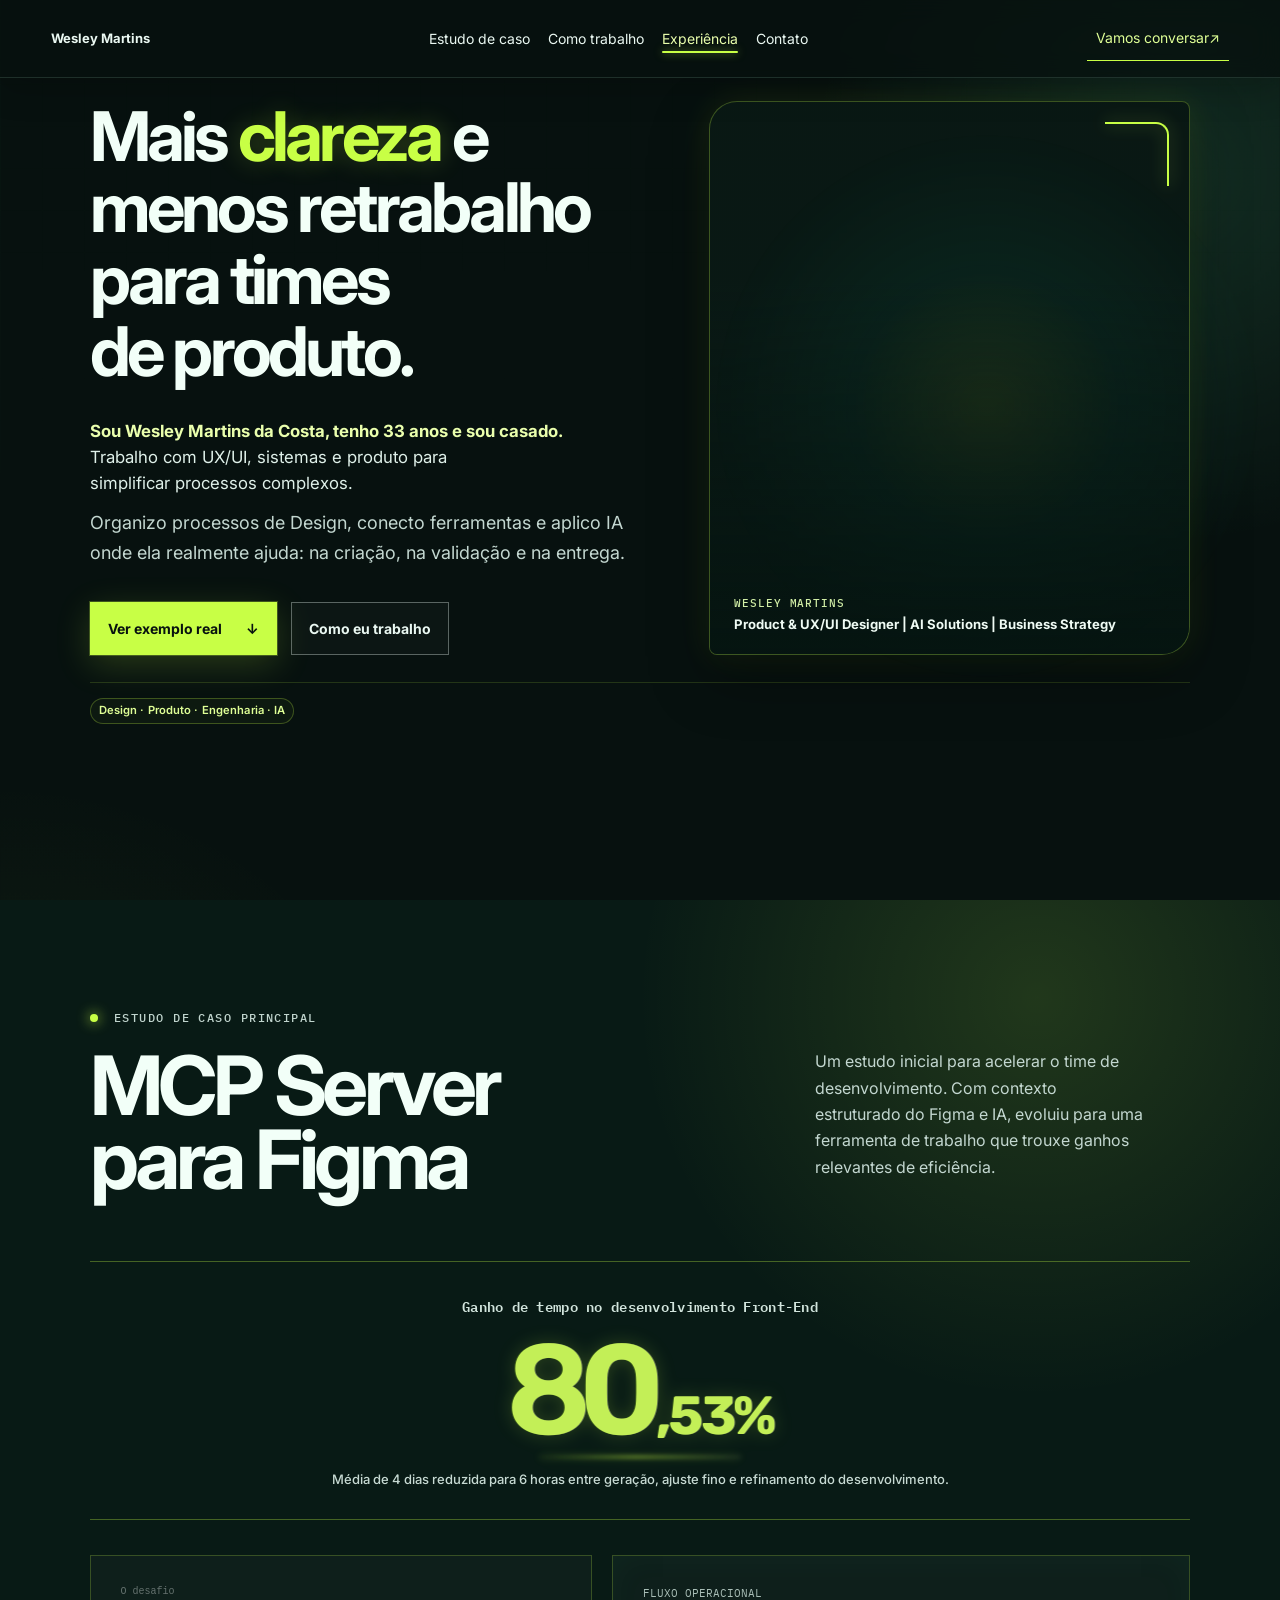
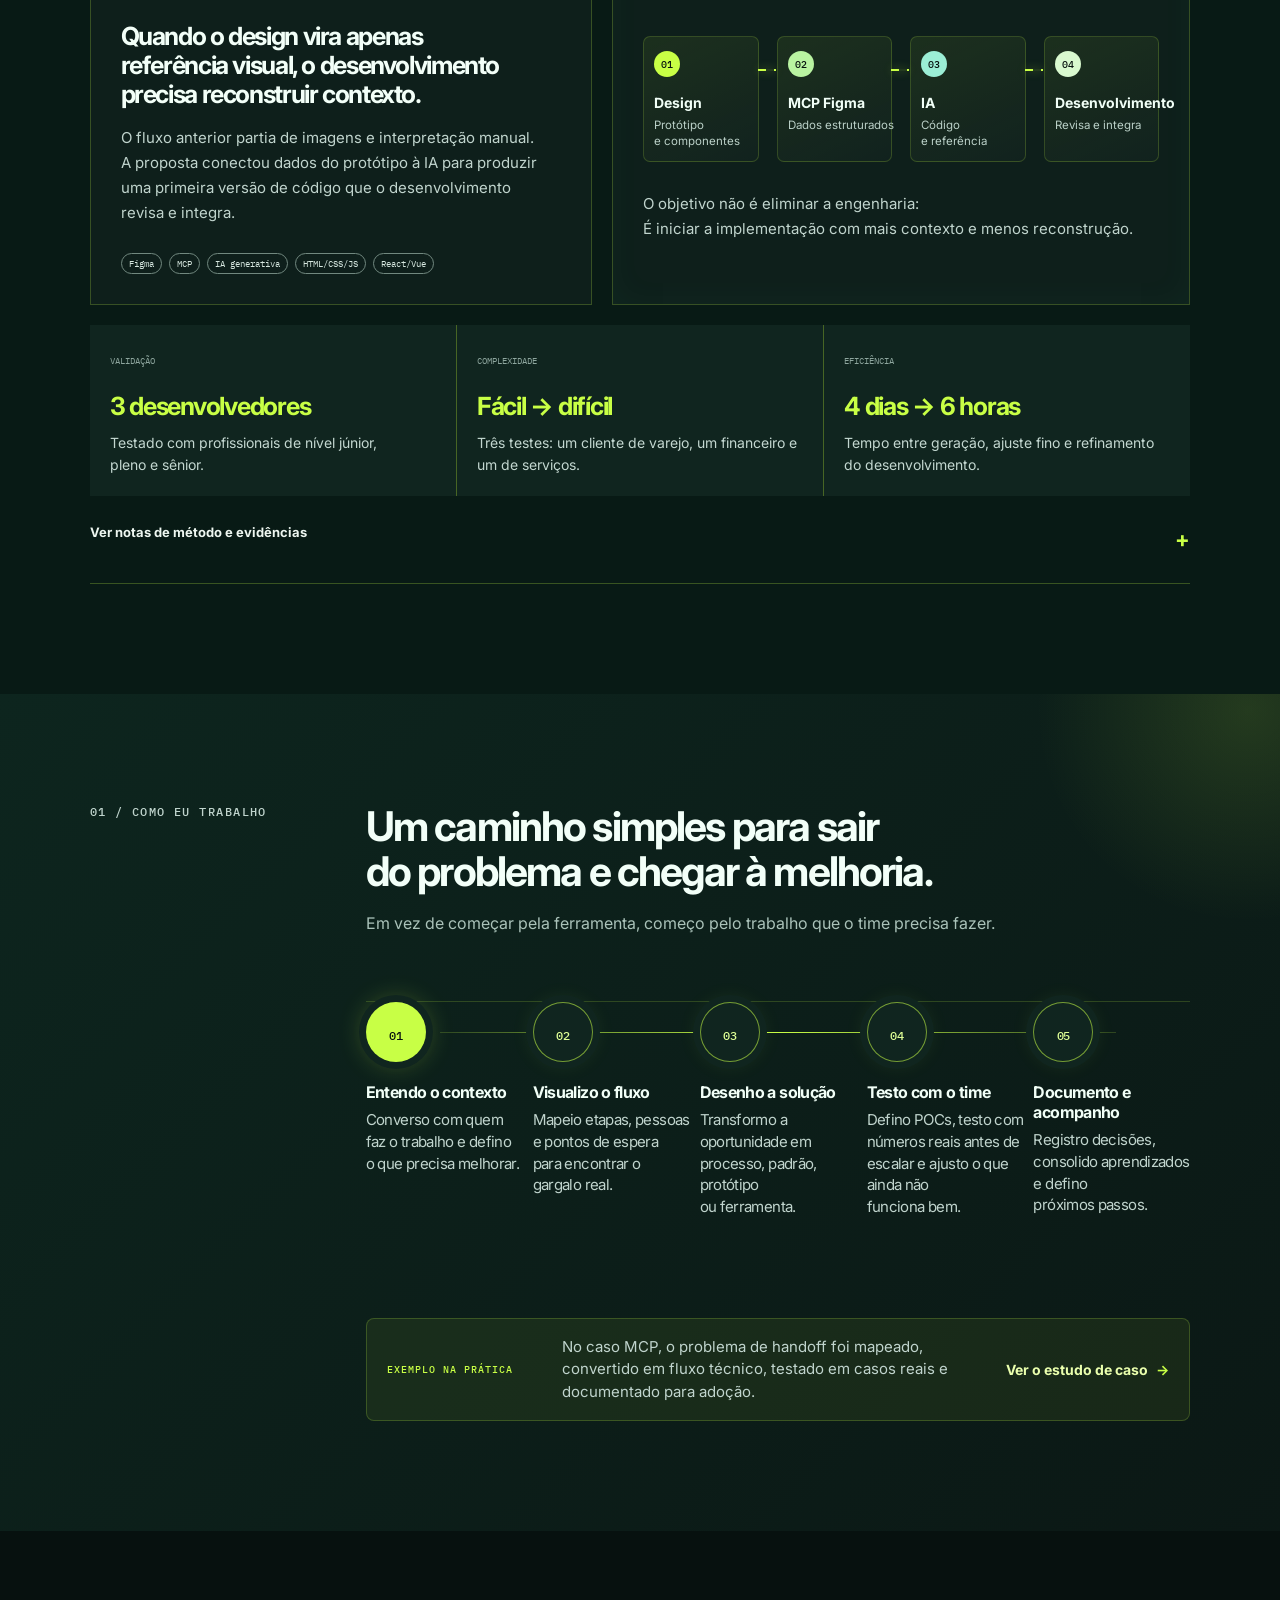
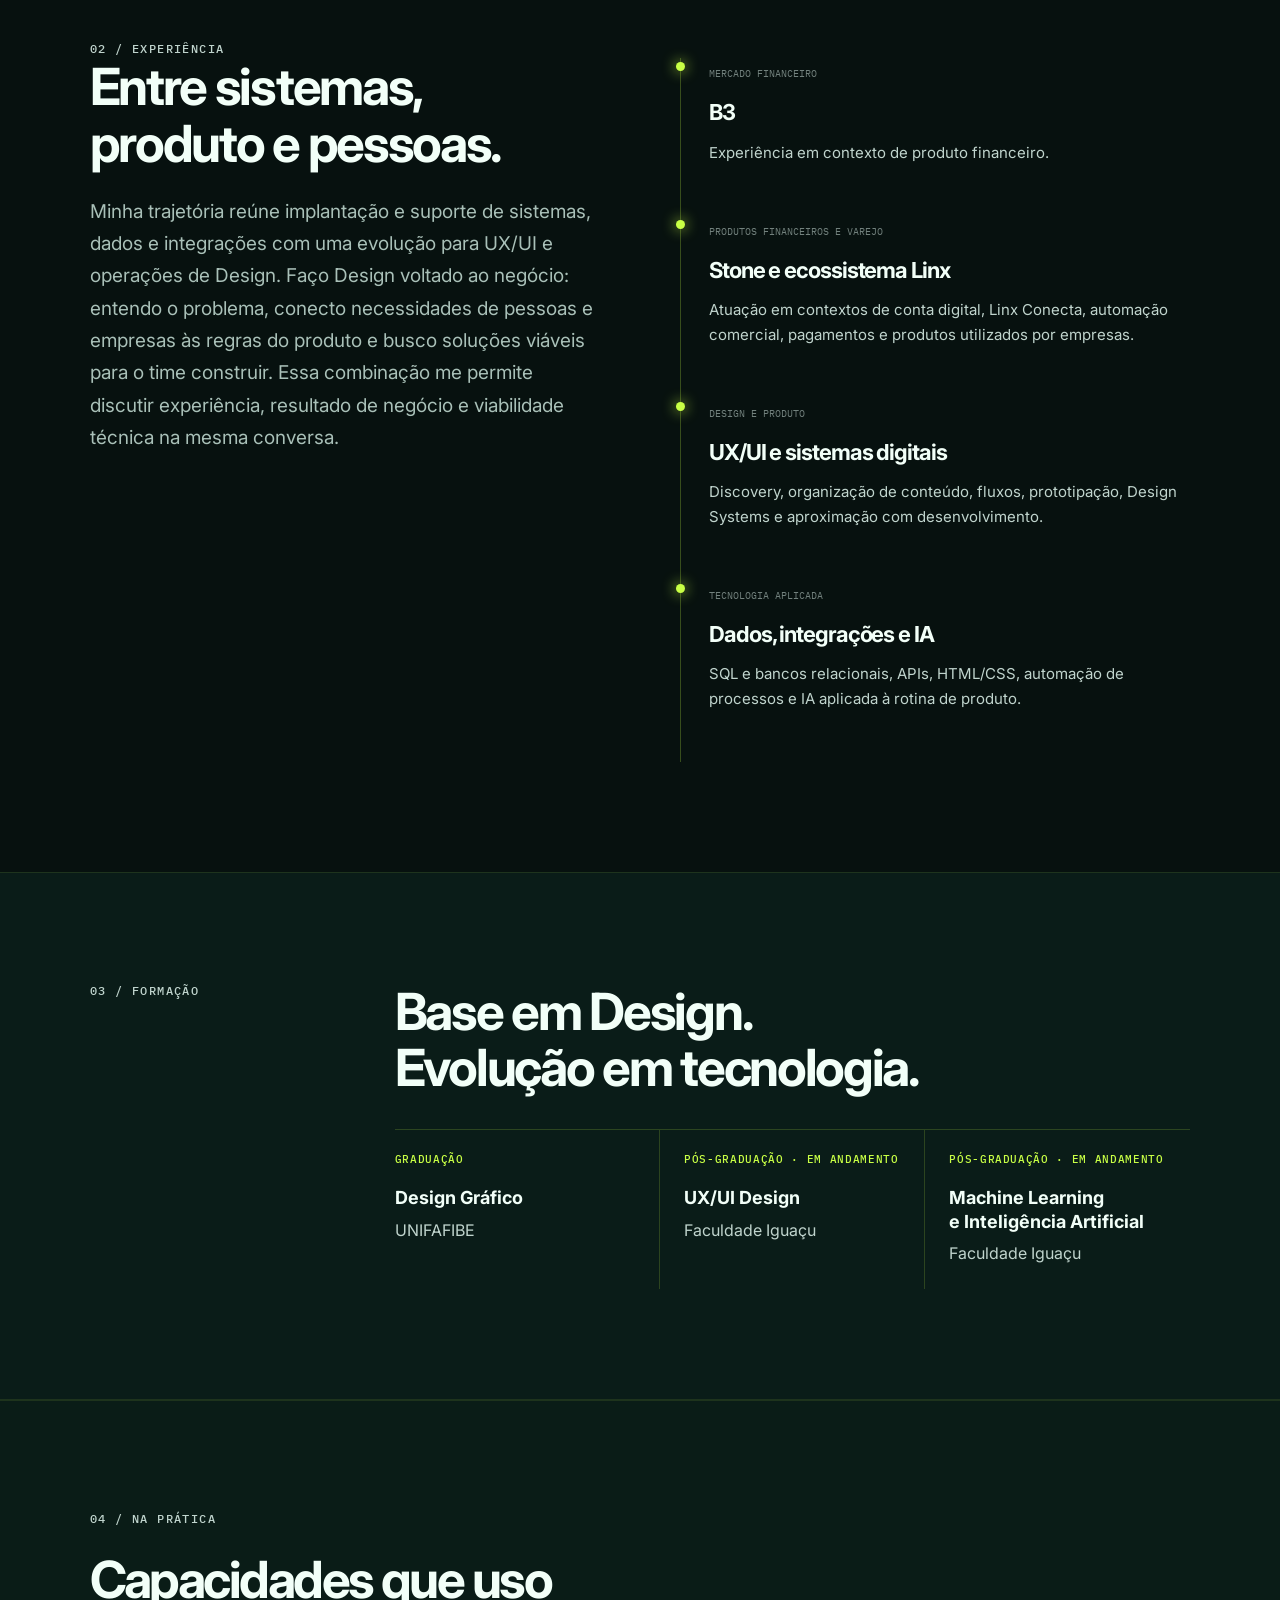
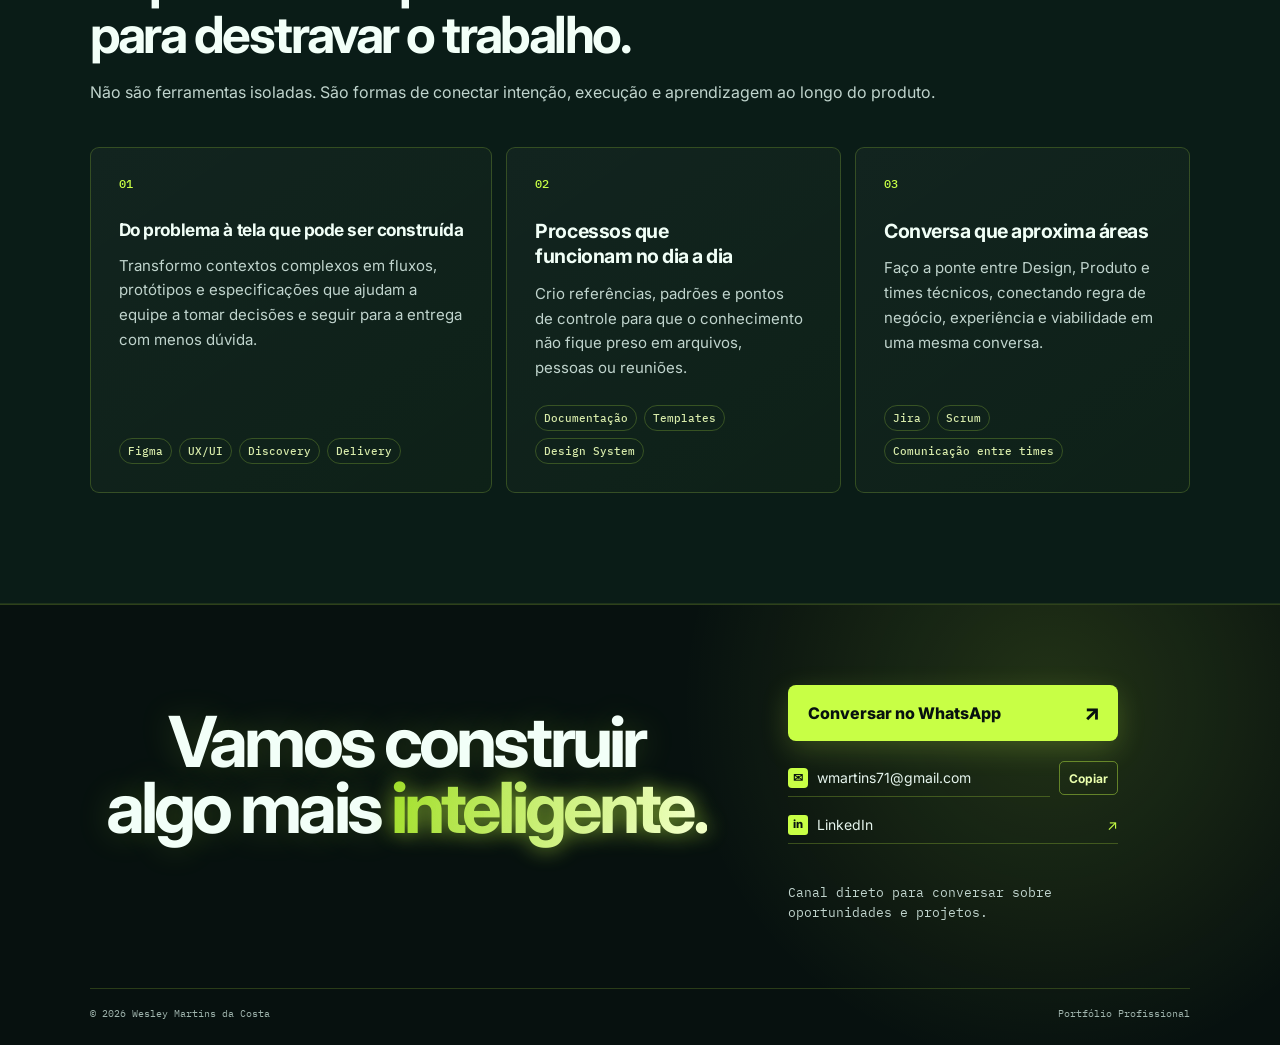
==== commit 6a70b9f5: "Atualiza ano do rodapé automaticamente" ====
--- a/index.html
+++ b/index.html
@@ -91,9 +91,9 @@
       <section class="section capabilities"><div class="section-index">06 / na prática</div><div class="capabilities-heading"><h2>Capacidades que uso<br class="capabilities-title-break" />para destravar o trabalho.</h2><p>Não são ferramentas isoladas. São formas de conectar intenção, execução e aprendizagem ao longo do produto.</p></div><div class="cap-grid"><article><span class="cap-number">01</span><h3>Do problema à tela que pode ser construída</h3><p>Transformo contextos complexos em fluxos, protótipos e especificações que ajudam a equipe a tomar decisões e seguir para a entrega com menos&nbsp;dúvida.</p><div class="cap-tags"><span>Figma</span><span>UX/UI</span><span>Discovery</span><span>Delivery</span></div></article><article><span class="cap-number">02</span><h3>Processos que funcionam no dia a dia</h3><p>Crio referências, padrões e pontos de controle para que o conhecimento não fique preso em arquivos, pessoas ou reuniões.</p><div class="cap-tags"><span>Documentação</span><span>Templates</span><span>Design System</span></div></article><article><span class="cap-number">03</span><h3>Conversa que aproxima áreas</h3><p>Faço a ponte entre Design, Produto e times técnicos, conectando regra de negócio, experiência e viabilidade em uma mesma conversa.</p><div class="cap-tags"><span>Jira</span><span>Scrum</span><span>Comunicação entre times</span></div></article></div></section>
 
     </main>
-    <footer id="contato"><div><h2 class="footer-title">Vamos construir<br />algo mais <em>inteligente.</em></h2></div><div class="footer-side"><a class="whatsapp-button" href="https://wa.me/5517981520616" target="_blank" rel="noopener noreferrer" aria-label="Iniciar conversa no WhatsApp com Wesley Martins">Conversar no WhatsApp <span aria-hidden="true">↗</span></a><div class="contact-links"><div class="email-row"><a href="mailto:wmartins71@gmail.com"><span class="contact-icon" aria-hidden="true">✉</span>wmartins71@gmail.com</a><button class="copy-email" type="button" data-email="wmartins71@gmail.com" aria-label="Copiar e-mail">Copiar</button></div><a href="https://www.linkedin.com/in/wmcosta/" target="_blank" rel="noopener noreferrer"><span class="contact-icon linkedin-icon" aria-hidden="true">in</span>LinkedIn <span class="contact-arrow" aria-hidden="true">↗</span></a></div><span class="copy-status" aria-live="polite"></span><small>Canal direto para conversar sobre oportunidades e projetos.</small></div><div class="footer-bottom"><span>© 2026 Wesley Martins da Costa</span><span>Portfólio Profissional</span></div></footer>
+    <footer id="contato"><div><h2 class="footer-title">Vamos construir<br />algo mais <em>inteligente.</em></h2></div><div class="footer-side"><a class="whatsapp-button" href="https://wa.me/5517981520616" target="_blank" rel="noopener noreferrer" aria-label="Iniciar conversa no WhatsApp com Wesley Martins">Conversar no WhatsApp <span aria-hidden="true">↗</span></a><div class="contact-links"><div class="email-row"><a href="mailto:wmartins71@gmail.com"><span class="contact-icon" aria-hidden="true">✉</span>wmartins71@gmail.com</a><button class="copy-email" type="button" data-email="wmartins71@gmail.com" aria-label="Copiar e-mail">Copiar</button></div><a href="https://www.linkedin.com/in/wmcosta/" target="_blank" rel="noopener noreferrer"><span class="contact-icon linkedin-icon" aria-hidden="true">in</span>LinkedIn <span class="contact-arrow" aria-hidden="true">↗</span></a></div><span class="copy-status" aria-live="polite"></span><small>Canal direto para conversar sobre oportunidades e projetos.</small></div><div class="footer-bottom"><span>© <span id="copyright-year">2026</span> Wesley Martins da Costa</span><span>Portfólio Profissional</span></div></footer>
     <button class="back-to-top" type="button" aria-label="Voltar ao topo" title="Voltar ao topo">↑<span>Topo</span></button>
-    <script src="script.js?v=20260731-02" defer></script>
+    <script src="script.js?v=20261119-01" defer></script>
   </body>
 </html>
 
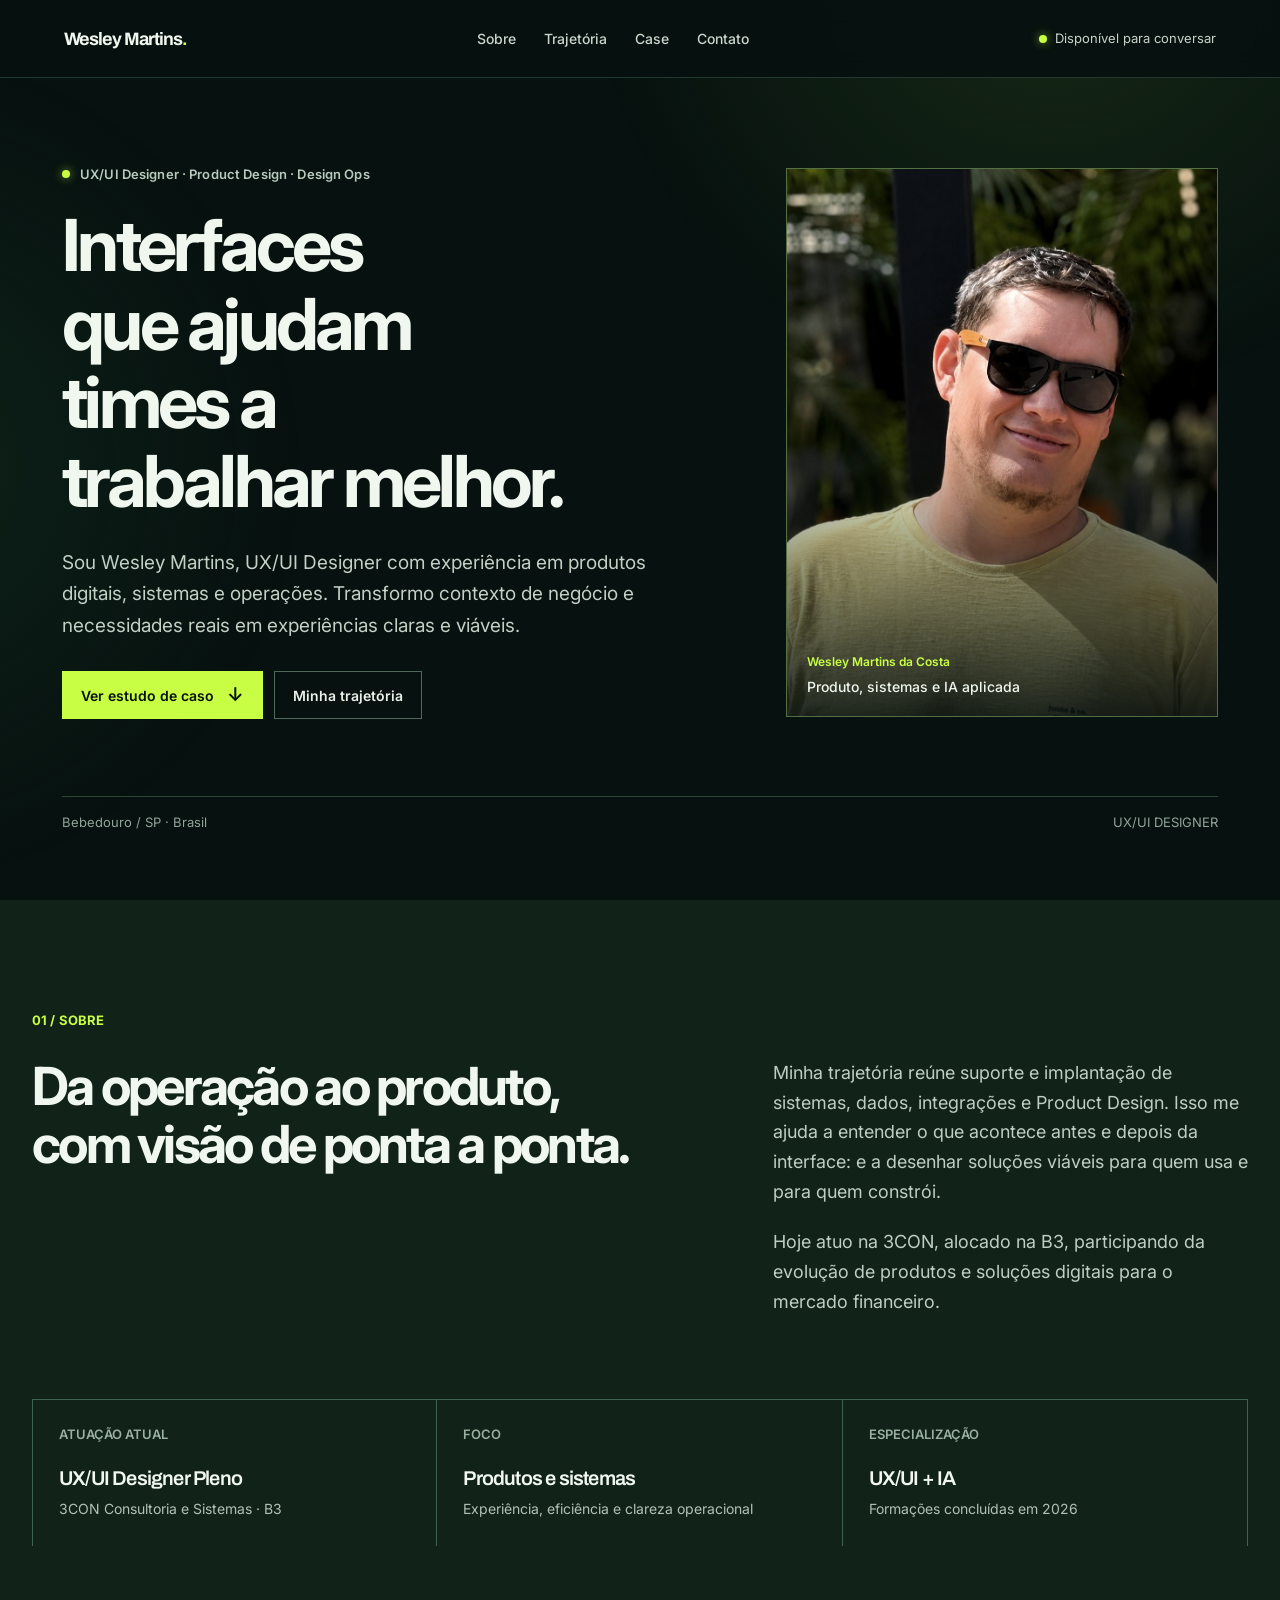
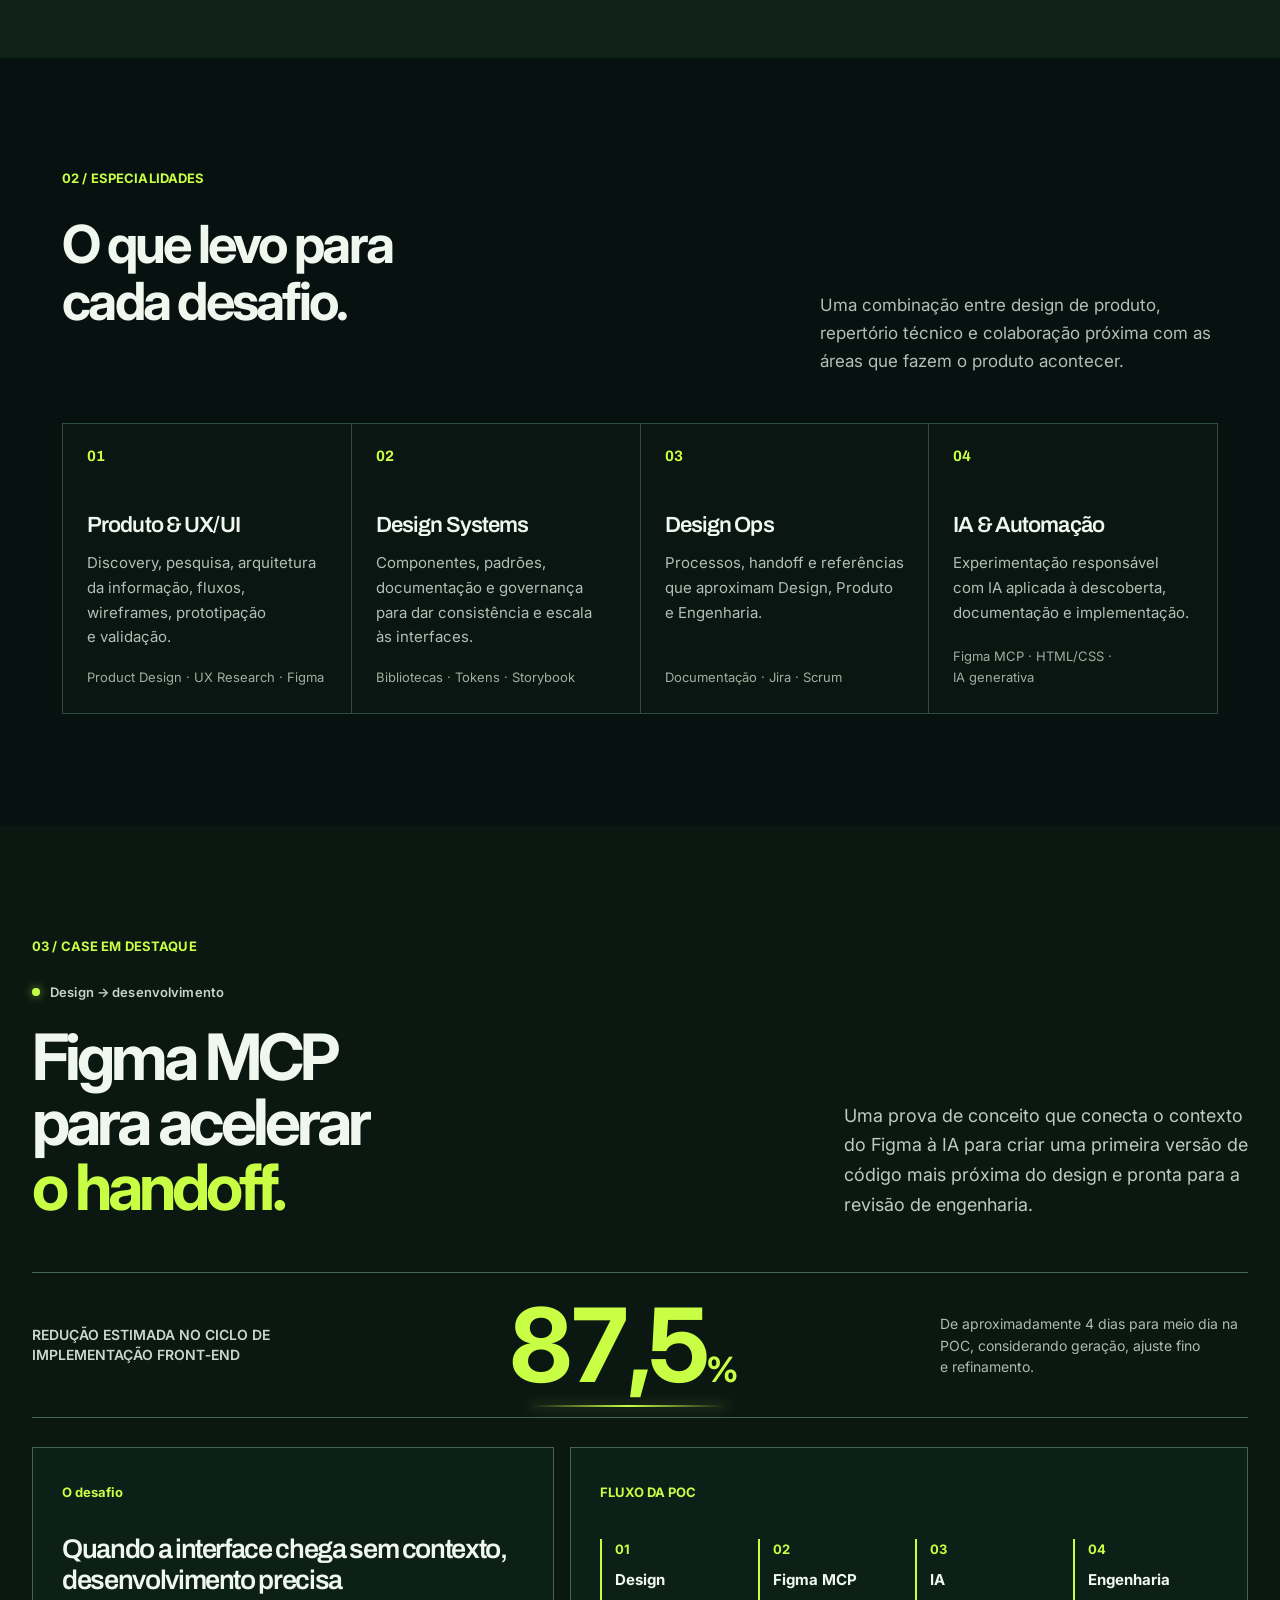
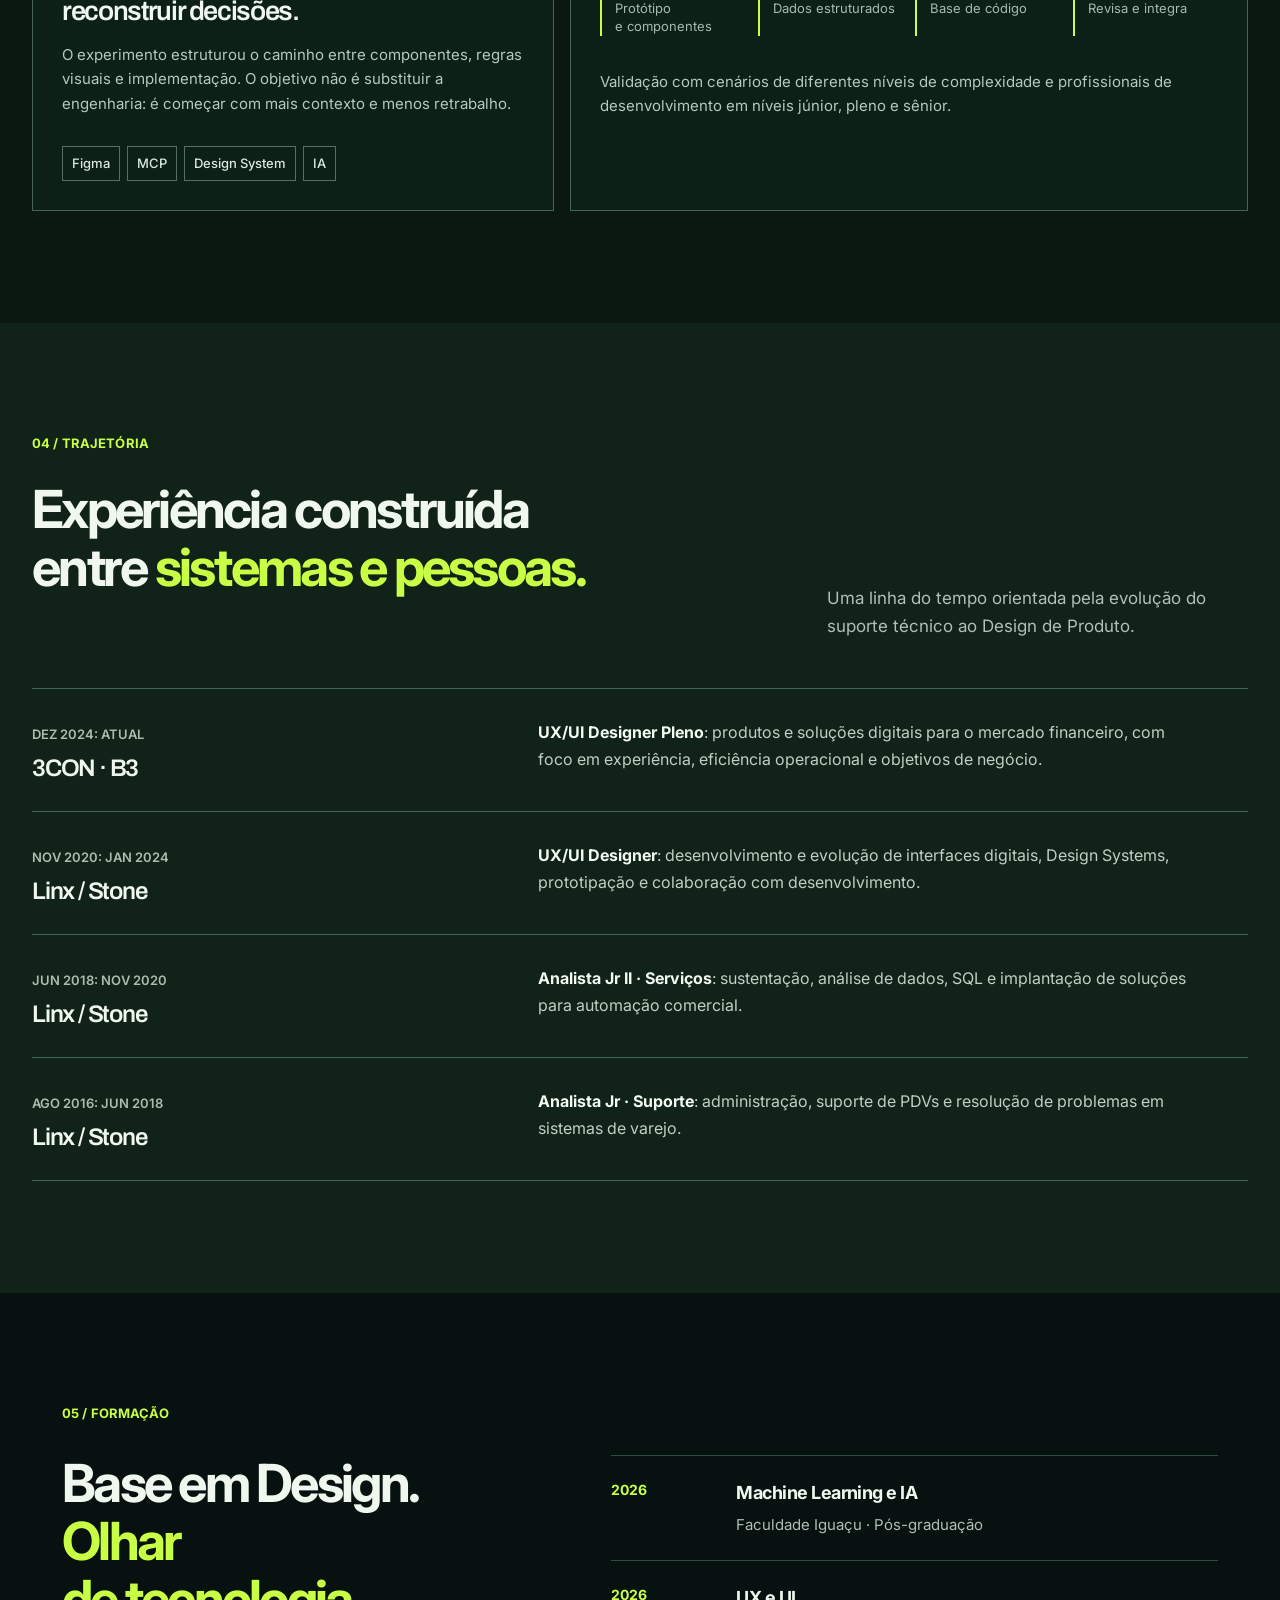
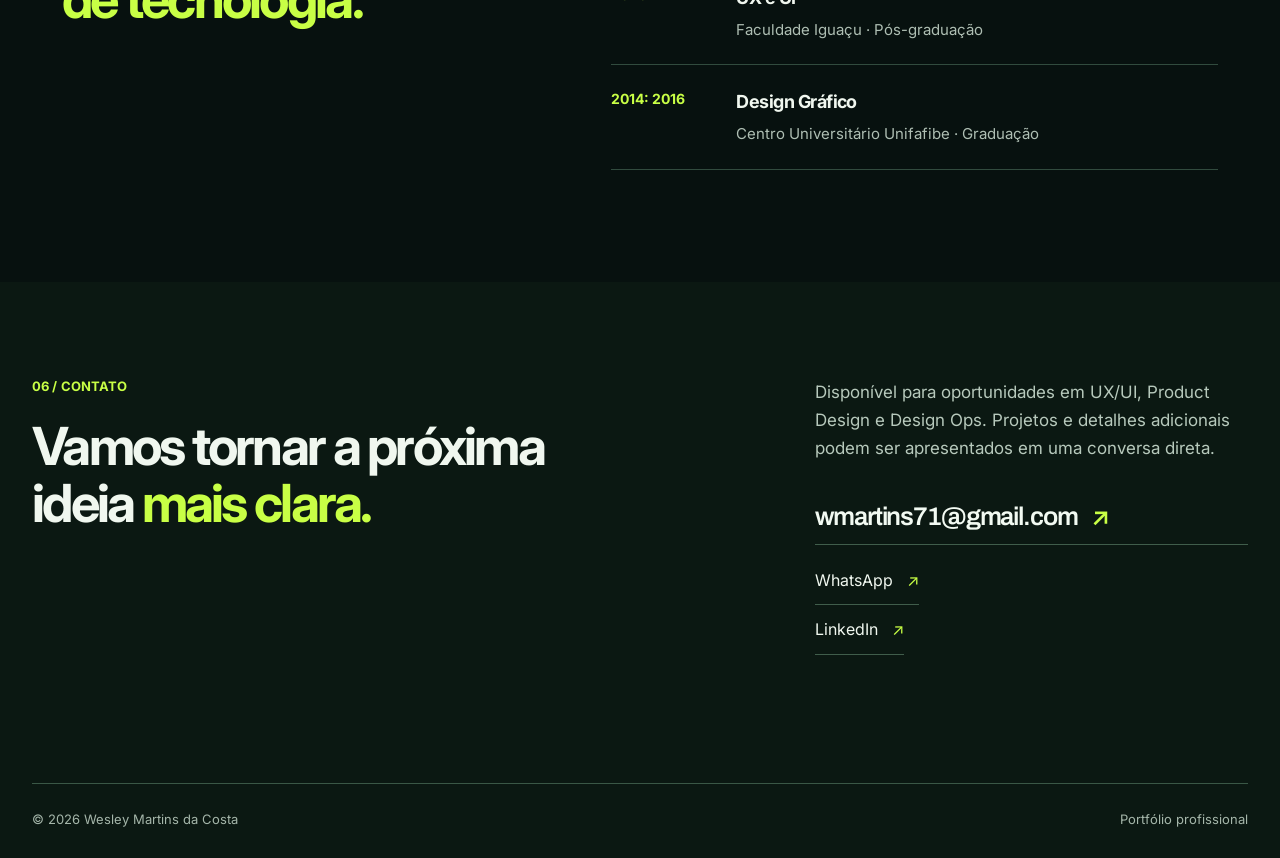
==== commit e0fac335: "Atualiza portfolio profissional" ====
--- a/index.html
+++ b/index.html
@@ -1,99 +1,10 @@
 <!doctype html>
-<html lang="pt-BR">
-  <head>
-    <meta charset="UTF-8" />
-    <meta name="viewport" content="width=device-width, initial-scale=1.0" />
-    <meta name="description" content="Portfólio de Wesley Martins da Costa, Product & UX/UI Designer. UX/UI, produto, sistemas, IA aplicada e estratégia de negócio para processos mais claros e eficientes." />
-    <meta name="author" content="Wesley Martins da Costa" />
-    <meta name="robots" content="index, follow, max-image-preview:large" />
-    <link rel="canonical" href="https://www.wesdsg.des.br/" />
-    <meta name="theme-color" content="#f5f7f7" />
-    <meta property="og:title" content="Wesley Martins | Product & UX/UI Designer, IA e Estratégia" />
-    <meta property="og:description" content="UX/UI, produto, sistemas e IA aplicada para transformar processos complexos em entregas mais claras e eficientes." />
-    <meta property="og:type" content="website" />
-    <meta property="og:locale" content="pt_BR" />
-    <meta property="og:site_name" content="Wesley Martins" />
-    <meta name="twitter:card" content="summary" />
-    <meta name="twitter:title" content="Wesley Martins | Product & UX/UI Designer, IA e Estratégia" />
-    <meta name="twitter:description" content="UX/UI, produto, sistemas e IA aplicada para processos mais claros e eficientes." />
-    <title>Wesley Martins | Product &amp; UX/UI Designer, IA e Estratégia</title>
-    <script type="application/ld+json">
-      {
-        "@context": "https://schema.org",
-        "@type": "Person",
-        "name": "Wesley Martins da Costa",
-        "url": "https://www.wesdsg.des.br/",
-        "jobTitle": "Product & UX/UI Designer",
-        "description": "Designer voltado ao negócio, conectando UX/UI, produto, sistemas e IA aplicada.",
-        "email": "mailto:wmartins71@gmail.com",
-        "sameAs": ["https://www.linkedin.com/in/wmcosta/"],
-        "knowsAbout": ["UX/UI Design", "Product Design", "Design Ops", "Design Systems", "Inteligência Artificial", "Estratégia de Negócio"]
-      }
-    </script>
-    <script type="application/ld+json">
-      {
-        "@context": "https://schema.org",
-        "@type": "WebSite",
-        "name": "Wesley Martins",
-        "url": "https://www.wesdsg.des.br/",
-        "inLanguage": "pt-BR"
-      }
-    </script>
-    <link rel="preconnect" href="https://fonts.googleapis.com" />
-    <link rel="preconnect" href="https://fonts.gstatic.com" crossorigin />
-    <link href="https://fonts.googleapis.com/css2?family=IBM+Plex+Mono:wght@400;500&family=Inter:wght@400;500;600;700;800&family=Rubik:wght@500;600;700&family=Space+Grotesk:wght@500;600;700&display=swap" rel="stylesheet" />
-    <link rel="stylesheet" href="styles.css?v=20260731-24" />
-  </head>
-  <body class="intro-pending">
-    <div class="intro-rain" aria-hidden="true">
-      <div class="intro-rain-core"><small>SEJA BEM-VINDO</small><b>Aqui, boas ideias<br />ganham direção.</b></div>
-    </div>
-    <a class="skip-link" href="#conteudo">Pular para o conteúdo</a>
-    <header class="header">
-      <a class="brand" href="#inicio" aria-label="Página inicial de Wesley Martins"><b>Wesley Martins</b></a>
-      <nav aria-label="Navegação principal">
-        <a href="#mcp">Estudo de caso</a><a href="#processo">Como trabalho</a><a href="#experiencia">Experiência</a><a href="#contato">Contato</a>
-      </nav>
-      <a class="header-cta" href="#contato">Vamos conversar <span aria-hidden="true">↗</span></a>
-    </header>
-
-    <main id="conteudo">
-      <section class="hero section" id="inicio">
-        <div class="hero-grid">
-          <div>
-            <h1>Mais <em>clareza</em> e menos retrabalho para times de produto.</h1>
-            <p class="hero-intro"><strong>Sou Wesley Martins da Costa, tenho 33 anos e sou casado.</strong><br />Trabalho com UX/UI, sistemas e produto para simplificar processos complexos.</p>
-            <p class="lead">Organizo processos de Design, conecto ferramentas e aplico IA onde ela realmente ajuda: na criação, na validação e na entrega.</p>
-            <div class="actions"><a class="button primary" href="#mcp">Ver exemplo real <span>↓</span></a><a class="button ghost" href="#processo">Como eu trabalho</a></div>
-          </div>
-          <figure class="portrait-card"><img src="eu_foto.jpg" width="1254" height="1254" fetchpriority="high" decoding="async" alt="Wesley Martins da Costa usando camiseta amarela e óculos escuros" /><figcaption><span>Wesley Martins</span><b>Product &amp; UX/UI Designer | AI Solutions | Business Strategy</b></figcaption></figure>
-        </div>
-        <div class="hero-footer"><span>Design · Produto · Engenharia · IA</span></div>
-      </section>
-
-      <section class="section case" id="mcp">
-        <div class="case-head"><div><div class="eyebrow"><i></i> Estudo de caso principal</div><h2>MCP Server<br />para Figma</h2></div><p>Um estudo inicial para acelerar o time de desenvolvimento. Com contexto estruturado do Figma e IA, evoluiu para uma ferramenta de trabalho que trouxe ganhos relevantes de eficiência.</p></div>
-        <div class="metric"><span>Ganho de tempo no <br class="metric-mobile-break" />desenvolvimento Front-End</span><strong>80<span>,53%</span></strong><small>Média de 4 dias reduzida para 6 horas entre geração, ajuste fino e refinamento do desenvolvimento.</small></div>
-        <div class="case-layout">
-          <div class="case-story"><div class="number">O desafio</div><h3>Quando o design vira apenas referência visual, o desenvolvimento precisa reconstruir contexto.</h3><p>O fluxo anterior partia de imagens e interpretação manual. A proposta conectou dados do protótipo à IA para produzir uma primeira versão de código que o desenvolvimento revisa e integra.</p><div class="tags"><span>Figma</span><span>MCP</span><span>IA generativa</span><i class="tags-mobile-break" aria-hidden="true"></i><span>HTML/CSS/JS</span><span>React/Vue</span></div></div>
-          <div class="flow-card"><div class="flow-title">Fluxo operacional</div><ol class="pipeline" aria-label="Fluxo do design ao código"><li><span>01</span><strong>Design</strong><small>Protótipo e componentes</small></li><li><span>02</span><strong>MCP Figma</strong><small>Dados estruturados</small></li><li><span>03</span><strong>IA</strong><small>Código e referência</small></li><li><span>04</span><strong>Desenvolvimento</strong><small>Revisa e integra</small></li></ol><p>O objetivo não é eliminar a engenharia:<br />É iniciar a implementação com mais contexto e menos reconstrução.</p></div>
-        </div>
-        <div class="evidence-grid"><article><small>VALIDAÇÃO</small><b>3 desenvolvedores</b><p>Testado com profissionais de nível júnior, pleno e sênior.</p></article><article><small>COMPLEXIDADE</small><b>Fácil → difícil</b><p>Três testes: um cliente de varejo, um financeiro e um de serviços.</p></article><article><small>EFICIÊNCIA</small><b>4 dias → 6 horas</b><p>Tempo entre geração, ajuste fino e refinamento do desenvolvimento.</p></article></div>
-        <details><summary>Ver notas de método e evidências <span>+</span></summary><div class="details-content"><p>O material do projeto registra o fluxo Figma → MCP → IA → desenvolvimento, além de comparativos de tempo por caso. A validação envolveu três desenvolvedores — júnior, pleno e sênior — em telas de diferentes complexidades. A média relatada passou de quatro dias para seis horas, considerando geração, ajuste fino e refinamento. Tokens, credenciais e detalhes internos foram excluídos deste portfólio.</p></div></details>
-      </section>
-
-      <section class="section process" id="processo"><div class="section-index">03 / como eu trabalho</div><div class="process-heading"><h2>Um caminho simples para sair<br />do problema e chegar à melhoria.</h2><p>Em vez de começar pela ferramenta, começo pelo trabalho que o time precisa fazer.</p></div><ol class="workflow"><li><b>01</b><div><strong>Entendo o contexto</strong><span>Converso com quem faz o trabalho e defino o que precisa melhorar.</span></div></li><li><b>02</b><div><strong>Visualizo o fluxo</strong><span>Mapeio etapas, pessoas e pontos de espera para encontrar o gargalo real.</span></div></li><li><b>03</b><div><strong>Desenho a solução</strong><span>Transformo a oportunidade em processo, padrão, protótipo ou ferramenta.</span></div></li><li><b>04</b><div><strong>Testo com o time</strong><span>Defino POCs, testo com números reais antes de escalar e ajusto o que ainda não funciona bem.</span></div></li><li><b>05</b><div><strong>Documento e acompanho</strong><span>Registro decisões, consolido aprendizados e defino próximos passos.</span></div></li></ol><aside class="process-proof"><span>Exemplo na prática</span><p>No caso MCP, o problema de handoff foi mapeado, convertido em fluxo técnico, testado em casos reais e documentado para adoção.</p><a href="#mcp">Ver o estudo de caso <b>→</b></a></aside></section>
-
-      <section class="section experience" id="experiencia"><div class="section-index">04 / experiência</div><div class="experience-grid"><div><h2>Entre sistemas, produto e pessoas.</h2><p class="body-copy">Minha trajetória reúne implantação e suporte de sistemas, dados e integrações com uma evolução para UX/UI e operações de Design. Faço Design voltado ao negócio: entendo o problema, conecto necessidades de pessoas e empresas às regras do produto e busco soluções viáveis para o time construir. Essa combinação me permite discutir experiência, resultado de negócio e viabilidade técnica na mesma conversa.</p></div><div class="timeline"><article><span></span><small>MERCADO FINANCEIRO</small><h3>B3</h3><p>Experiência em contexto de produto financeiro.</p></article><article><span></span><small>PRODUTOS FINANCEIROS E VAREJO</small><h3>Stone e ecossistema Linx</h3><p>Atuação em contextos de conta digital, Linx Conecta, automação comercial, pagamentos e produtos utilizados por empresas.</p></article><article><span></span><small>DESIGN E PRODUTO</small><h3>UX/UI e sistemas digitais</h3><p>Discovery, organização de conteúdo, fluxos, prototipação, Design Systems e aproximação com desenvolvimento.</p></article><article><span></span><small>TECNOLOGIA APLICADA</small><h3>Dados, integrações e IA</h3><p>SQL e bancos relacionais, APIs, HTML/CSS, automação de processos e IA aplicada à rotina de produto.</p></article></div></div></section>
-
-      <section class="section education" aria-labelledby="formacao"><div class="section-index">05 / formação</div><div><h2 id="formacao">Base em Design.<br />Evolução em tecnologia.</h2><div class="education-list"><article><span>GRADUAÇÃO</span><h3>Design Gráfico</h3><p>UNIFAFIBE</p></article><article><span>PÓS-GRADUAÇÃO · EM ANDAMENTO</span><h3>UX/UI Design</h3><p>Faculdade Iguaçu</p></article><article><span>PÓS-GRADUAÇÃO · EM ANDAMENTO</span><h3>Machine Learning e Inteligência Artificial</h3><p>Faculdade Iguaçu</p></article></div></div></section>
-
-      <section class="section capabilities"><div class="section-index">06 / na prática</div><div class="capabilities-heading"><h2>Capacidades que uso<br class="capabilities-title-break" />para destravar o trabalho.</h2><p>Não são ferramentas isoladas. São formas de conectar intenção, execução e aprendizagem ao longo do produto.</p></div><div class="cap-grid"><article><span class="cap-number">01</span><h3>Do problema à tela que pode ser construída</h3><p>Transformo contextos complexos em fluxos, protótipos e especificações que ajudam a equipe a tomar decisões e seguir para a entrega com menos&nbsp;dúvida.</p><div class="cap-tags"><span>Figma</span><span>UX/UI</span><span>Discovery</span><span>Delivery</span></div></article><article><span class="cap-number">02</span><h3>Processos que funcionam no dia a dia</h3><p>Crio referências, padrões e pontos de controle para que o conhecimento não fique preso em arquivos, pessoas ou reuniões.</p><div class="cap-tags"><span>Documentação</span><span>Templates</span><span>Design System</span></div></article><article><span class="cap-number">03</span><h3>Conversa que aproxima áreas</h3><p>Faço a ponte entre Design, Produto e times técnicos, conectando regra de negócio, experiência e viabilidade em uma mesma conversa.</p><div class="cap-tags"><span>Jira</span><span>Scrum</span><span>Comunicação entre times</span></div></article></div></section>
-
-    </main>
-    <footer id="contato"><div><h2 class="footer-title">Vamos construir<br />algo mais <em>inteligente.</em></h2></div><div class="footer-side"><a class="whatsapp-button" href="https://wa.me/5517981520616" target="_blank" rel="noopener noreferrer" aria-label="Iniciar conversa no WhatsApp com Wesley Martins">Conversar no WhatsApp <span aria-hidden="true">↗</span></a><div class="contact-links"><div class="email-row"><a href="mailto:wmartins71@gmail.com"><span class="contact-icon" aria-hidden="true">✉</span>wmartins71@gmail.com</a><button class="copy-email" type="button" data-email="wmartins71@gmail.com" aria-label="Copiar e-mail">Copiar</button></div><a href="https://www.linkedin.com/in/wmcosta/" target="_blank" rel="noopener noreferrer"><span class="contact-icon linkedin-icon" aria-hidden="true">in</span>LinkedIn <span class="contact-arrow" aria-hidden="true">↗</span></a></div><span class="copy-status" aria-live="polite"></span><small>Canal direto para conversar sobre oportunidades e projetos.</small></div><div class="footer-bottom"><span>© <span id="copyright-year">2026</span> Wesley Martins da Costa</span><span>Portfólio Profissional</span></div></footer>
-    <button class="back-to-top" type="button" aria-label="Voltar ao topo" title="Voltar ao topo">↑<span>Topo</span></button>
-    <script src="script.js?v=20261119-01" defer></script>
-  </body>
-</html>
-
+<html lang="pt-BR"><head><meta charset="UTF-8"><meta name="viewport" content="width=device-width, initial-scale=1.0"><meta name="description" content="Portfólio de Wesley Martins da Costa, UX/UI Designer Pleno com atuação em produto, sistemas, Design Ops e IA aplicada."><meta name="author" content="Wesley Martins da Costa"><meta name="robots" content="index, follow"><link rel="canonical" href="https://www.wesdsg.des.br/"><meta name="theme-color" content="#07110f"><meta property="og:title" content="Wesley Martins | UX/UI Designer"><meta property="og:description" content="Produto, sistemas e IA aplicada para tornar operações complexas mais claras."><meta property="og:type" content="website"><meta property="og:locale" content="pt_BR"><title>Wesley Martins | UX/UI Designer</title><link rel="preconnect" href="https://fonts.googleapis.com"><link rel="preconnect" href="https://fonts.gstatic.com" crossorigin><link href="https://fonts.googleapis.com/css2?family=IBM+Plex+Mono:wght@400;500&family=Inter:wght@400;500;600;700;800&family=Space+Grotesk:wght@500;600;700&display=swap" rel="stylesheet"><link rel="stylesheet" href="styles.css?v=20261119-28"></head>
+<body><div class="color-bloom bloom-lime" aria-hidden="true"></div><a class="skip-link" href="#conteudo">Pular para o conteúdo</a><header class="header"><a class="brand" href="#inicio" aria-label="Página inicial">Wesley Martins<span>.</span></a><nav aria-label="Navegação principal"><a href="#sobre">Sobre</a><a href="#trajetoria">Trajetória</a><a href="#case">Case</a><a href="#contato">Contato</a></nav><a class="status" href="#contato"><i></i> Disponível para conversar</a></header>
+<main id="conteudo"><section class="hero" id="inicio"><div class="hero-copy reveal"><p class="kicker"><i></i> UX/UI Designer · Product Design · Design Ops</p><h1>Interfaces que ajudam<br>times a trabalhar melhor.</h1><p class="hero-text">Sou Wesley Martins, UX/UI Designer com experiência em produtos digitais, sistemas e operações. Transformo contexto de negócio e necessidades reais em experiências claras e viáveis.</p><div class="hero-actions"><a class="button button-solid magnetic" href="#case">Ver estudo de caso <span>↓</span></a><a class="button magnetic" href="#trajetoria">Minha trajetória</a></div></div><figure class="portrait reveal tilt-card"><img src="eu_foto.jpg" width="1254" height="1254" fetchpriority="high" alt="Wesley Martins da Costa"><figcaption><span>Wesley Martins da Costa</span><b>Produto, sistemas e IA aplicada</b></figcaption><span class="portrait-spark spark-one" aria-hidden="true"></span><span class="portrait-spark spark-two" aria-hidden="true"></span></figure><div class="hero-meta"><span>Bebedouro / SP · Brasil</span><span>UX/UI DESIGNER</span></div></section>
+<section class="intro section" id="sobre"><div class="section-label">01 / SOBRE</div><div class="intro-content"><h2>Da operação ao produto,<br>com visão de ponta a ponta.</h2><div class="intro-text"><p>Minha trajetória reúne suporte e implantação de sistemas, dados, integrações e Product Design. Isso me ajuda a entender o que acontece antes e depois da interface — e a desenhar soluções viáveis para quem usa e para quem constrói.</p><p>Hoje atuo na 3CON, alocado na B3, participando da evolução de produtos e soluções digitais para o mercado financeiro.</p></div></div><div class="facts"><div><span>ATUAÇÃO ATUAL</span><b>UX/UI Designer Pleno</b><small>3CON Consultoria e Sistemas · B3</small></div><div><span>FOCO</span><b>Produtos e sistemas</b><small>Experiência, eficiência e clareza operacional</small></div><div><span>ESPECIALIZAÇÃO</span><b>UX/UI + IA</b><small>Formações concluídas em 2026</small></div></div></section>
+<section class="skills section"><div class="section-label">02 / ESPECIALIDADES</div><div class="skills-head"><h2>O que levo para<br>cada desafio.</h2><p>Uma combinação entre design de produto, repertório técnico e colaboração próxima com as áreas que fazem o produto acontecer.</p></div><div class="skill-grid"><article><b>01</b><h3>Produto &amp; UX/UI</h3><p>Discovery, pesquisa, arquitetura da informação, fluxos, wireframes, prototipação e validação.</p><div>Product Design · UX Research · Figma</div></article><article><b>02</b><h3>Design Systems</h3><p>Componentes, padrões, documentação e governança para dar consistência e escala às interfaces.</p><div>Bibliotecas · Tokens · Storybook</div></article><article><b>03</b><h3>Design Ops</h3><p>Processos, handoff e referências que aproximam Design, Produto e Engenharia.</p><div>Documentação · Jira · Scrum</div></article><article><b>04</b><h3>IA &amp; Automação</h3><p>Experimentação responsável com IA aplicada à descoberta, documentação e implementação.</p><div>Figma MCP · HTML/CSS · IA generativa</div></article></div></section>
+<section class="case section" id="case"><div class="section-label">03 / CASE EM DESTAQUE</div><div class="case-title"><div><p class="kicker light"><i></i> Design → desenvolvimento</p><h2>Figma MCP<br>para acelerar<br><em>o handoff.</em></h2></div><p>Uma prova de conceito que conecta o contexto do Figma à IA para criar uma primeira versão de código mais próxima do design e pronta para a revisão de engenharia.</p></div><div class="case-metric"><span>REDUÇÃO ESTIMADA NO CICLO DE IMPLEMENTAÇÃO FRONT-END</span><strong>87,5<span>%</span></strong><small>De aproximadamente 4 dias para meio dia na POC, considerando geração, ajuste fino e refinamento.</small></div><div class="case-grid"><article class="case-story"><span>O desafio</span><h3>Quando a interface chega sem contexto, desenvolvimento precisa reconstruir decisões.</h3><p>O experimento estruturou o caminho entre componentes, regras visuais e implementação. O objetivo não é substituir a engenharia — é começar com mais contexto e menos retrabalho.</p><div class="tags"><b>Figma</b><b>MCP</b><b>Design System</b><b>IA</b></div></article><article class="flow"><span>FLUXO DA POC</span><ol><li><b>01</b><strong>Design</strong><small>Protótipo e componentes</small></li><li><b>02</b><strong>Figma MCP</strong><small>Dados estruturados</small></li><li><b>03</b><strong>IA</strong><small>Base de código</small></li><li><b>04</b><strong>Engenharia</strong><small>Revisa e integra</small></li></ol><p>Validação com cenários de diferentes níveis de complexidade e profissionais de desenvolvimento em níveis júnior, pleno e sênior.</p></article></div></section>
+<section class="trajectory section" id="trajetoria"><div class="section-label">04 / TRAJETÓRIA</div><div class="trajectory-head"><h2>Experiência construída<br>entre <em>sistemas e pessoas.</em></h2><p>Uma linha do tempo orientada pela evolução do suporte técnico ao Design de Produto.</p></div><div class="timeline"><article><div><span>DEZ 2024 — ATUAL</span><h3>3CON · B3</h3></div><p><b>UX/UI Designer Pleno</b> — produtos e soluções digitais para o mercado financeiro, com foco em experiência, eficiência operacional e objetivos de negócio.</p></article><article><div><span>NOV 2020 — JAN 2024</span><h3>Linx / Stone</h3></div><p><b>UX/UI Designer</b> — desenvolvimento e evolução de interfaces digitais, Design Systems, prototipação e colaboração com desenvolvimento.</p></article><article><div><span>JUN 2018 — NOV 2020</span><h3>Linx / Stone</h3></div><p><b>Analista Jr II · Serviços</b> — sustentação, análise de dados, SQL e implantação de soluções para automação comercial.</p></article><article><div><span>AGO 2016 — JUN 2018</span><h3>Linx / Stone</h3></div><p><b>Analista Jr · Suporte</b> — administração, suporte de PDVs e resolução de problemas em sistemas de varejo.</p></article></div></section>
+<section class="education section"><div class="section-label">05 / FORMAÇÃO</div><div class="education-wrap"><h2>Base em Design.<br><em>Olhar de tecnologia.</em></h2><div class="education-list"><article><span>2026</span><b>Machine Learning e IA</b><small>Faculdade Iguaçu · Pós-graduação</small></article><article><span>2026</span><b>UX e UI</b><small>Faculdade Iguaçu · Pós-graduação</small></article><article><span>2014 — 2016</span><b>Design Gráfico</b><small>Centro Universitário Unifafibe · Graduação</small></article></div></div></section></main>
+<footer id="contato"><div><p class="section-label">06 / CONTATO</p><h2>Vamos tornar a próxima<br>ideia <em>mais clara.</em></h2></div><div class="contact"><p>Disponível para oportunidades em UX/UI, Product Design e Design Ops. Projetos e detalhes adicionais podem ser apresentados em uma conversa direta.</p><a class="contact-main magnetic" href="mailto:wmartins71@gmail.com">wmartins71@gmail.com <span>↗</span></a><a href="https://wa.me/5517981520616" target="_blank" rel="noopener noreferrer">WhatsApp <span>↗</span></a><a href="https://www.linkedin.com/in/wmcosta/" target="_blank" rel="noopener noreferrer">LinkedIn <span>↗</span></a></div><div class="footer-bottom"><span>© <span id="copyright-year">2026</span> Wesley Martins da Costa</span><span>Portfólio profissional</span></div></footer><script src="script.js?v=20261119-27" defer></script></body></html>
--- a/styles.css
+++ b/styles.css
@@ -1,176 +1,14 @@
+@import url('https://fonts.googleapis.com/css2?family=Archivo:wdth,wght@87.5..125,400..700&family=Inter:wght@400;500;600;700&display=swap');
 
-/* styles.css */
-:root{--ink:#11221e;--muted:#62716e;--line:#d7dfdc;--paper:#f5f7f7;--lime:#b8f244;--mint:#dcf4d5;--mono:'DM Mono',monospace;--sans:'Manrope',sans-serif}*{box-sizing:border-box}html{scroll-behavior:smooth}body{margin:0;background:var(--paper);color:var(--ink);font:500 15px/1.6 var(--sans)}a{color:inherit;text-decoration:none}.skip-link{position:fixed;left:1rem;top:-3rem;background:var(--ink);color:#fff;padding:.6rem 1rem;z-index:20}.skip-link:focus{top:1rem}.header{height:78px;display:flex;align-items:center;justify-content:space-between;padding:0 4vw;border-bottom:1px solid var(--line);position:sticky;top:0;background:#f5f7f7ed;backdrop-filter:blur(12px);z-index:10}.brand{display:flex;gap:11px;align-items:center;font-size:13px}.brand span{font:500 11px var(--mono);background:var(--ink);color:white;padding:7px;border-radius:50%}.header nav{display:flex;gap:25px;font-size:12px}.header nav a:hover,.header nav a:focus{color:#597300}.header-cta{font-size:12px;border-bottom:1px solid var(--ink);padding-bottom:2px}.section{padding:110px 7vw}.hero{padding-top:86px;min-height:calc(100vh - 78px)}.eyebrow,.section-index{font:500 10px/1 var(--mono);letter-spacing:.12em;text-transform:uppercase;color:#64716e}.eyebrow i{display:inline-block;width:8px;height:8px;background:var(--lime);border-radius:50%;margin-right:8px}.hero-grid{display:grid;grid-template-columns:1.08fr .92fr;gap:55px;align-items:center;margin-top:45px}h1,h2,h3,p{margin-top:0}h1{font-size:clamp(3rem,5.35vw,6.1rem);line-height:1.02;letter-spacing:-.075em;margin-bottom:30px;max-width:920px}em{font-style:normal;color:#637f00}.lead{font-size:18px;line-height:1.6;max-width:610px;color:#3f504c}.actions{display:flex;gap:14px;flex-wrap:wrap;margin-top:34px}.button{display:inline-flex;align-items:center;gap:24px;padding:14px 17px;border:1px solid var(--ink);font-size:12px;font-weight:700;transition:.2s}.button:hover,.button:focus{transform:translateY(-3px)}.primary{background:var(--ink);color:#fff}.primary span{color:var(--lime)}.ghost{border-color:#acb9b6}.system-canvas{height:450px;background:#152720;border-radius:4px;position:relative;color:white;overflow:hidden;background-image:linear-gradient(#ffffff0b 1px,transparent 1px),linear-gradient(90deg,#ffffff0b 1px,transparent 1px);background-size:34px 34px}.canvas-label{position:absolute;top:22px;left:24px;font:10px var(--mono);letter-spacing:.1em;color:#bdd0ca}.canvas-label b{color:var(--lime);margin-left:6px}.node{position:absolute;border:1px solid #d6f1e24d;background:#1f3831e8;padding:13px 15px;min-width:138px;border-radius:3px;z-index:2;box-shadow:0 8px 25px #0003}.node small{font:9px var(--mono);color:#98aaa5;display:block}.node strong{display:block;font-size:16px;margin:4px 0}.node span{font-size:10px;color:#c4d4cf}.design{left:11%;top:26%}.mcp{left:42%;top:16%;border-color:#b8f244}.ai{left:47%;bottom:19%;border-color:#95e8cc}.code{right:8%;top:43%}.line{position:absolute;height:1px;background:linear-gradient(90deg,#b8f244,#b8f24433);transform-origin:left}.l1{width:156px;left:30%;top:34%;transform:rotate(-15deg)}.l2{width:150px;left:54%;top:36%;transform:rotate(24deg)}.l3{width:120px;left:55%;bottom:35%;transform:rotate(-22deg)}.signal{position:absolute;bottom:22px;left:24px;color:#9db6ae;font:10px var(--mono)}.signal span{display:inline-block;width:4px;height:4px;background:var(--lime);border-radius:50%;margin-right:3px;animation:pulse 2s infinite}.signal span:nth-child(2){animation-delay:.2s}.signal span:nth-child(3){animation-delay:.4s}.hero-footer{margin-top:50px;border-top:1px solid var(--line);padding-top:15px;display:flex;justify-content:space-between;font:10px var(--mono);color:#74817e}.intro{display:grid;grid-template-columns:25% 1fr;gap:30px;background:#eaf0ed}.intro h2,.projects h2,.process h2,.experience h2{font-size:clamp(2.3rem,4vw,4.7rem);line-height:1.08;letter-spacing:-.06em;margin-bottom:25px}.body-copy{max-width:690px;font-size:19px;line-height:1.7;color:#42514e}.pillars{display:grid;grid-template-columns:repeat(4,1fr);padding-top:0;padding-bottom:0}.pillars article{border-left:1px solid var(--line);padding:30px 24px 40px;min-height:220px}.pillars article:last-child{border-right:1px solid var(--line)}.pillars span,.number{font:10px var(--mono);color:#64716e}.pillars h3{font-size:19px;letter-spacing:-.04em;margin:28px 0 10px}.pillars p{font-size:13px;color:var(--muted)}.case{background:var(--ink);color:#edf6f0}.case-head{display:flex;justify-content:space-between;gap:60px;align-items:flex-end}.case h2{font-size:clamp(3rem,6.4vw,7rem);line-height:.9;letter-spacing:-.085em;margin:22px 0 0}.case-head p{max-width:375px;color:#bed0ca}.metric{margin:65px 0 35px;border-top:1px solid #79928777;border-bottom:1px solid #79928777;display:grid;grid-template-columns:1fr 1fr 1fr;align-items:center;padding:22px 0;color:#b6c8c1;font:10px/1.4 var(--mono);text-transform:uppercase}.metric strong{font:clamp(4rem,8vw,9rem)/.8 var(--sans);letter-spacing:-.1em;color:var(--lime)}.metric strong span{font-size:.42em}.metric small{color:#89a099;text-transform:none}.case-layout{display:grid;grid-template-columns:1fr 1.15fr;gap:20px}.case-story,.flow-card{padding:30px;border:1px solid #6c857b77}.case-story h3{font-size:28px;line-height:1.15;letter-spacing:-.055em;margin:25px 0 18px}.case-story p,.flow-card p{color:#b6c8c1;font-size:13px}.tags{display:flex;gap:7px;flex-wrap:wrap;margin-top:28px}.tags span{border:1px solid #71887f;padding:4px 7px;border-radius:20px;font:9px var(--mono);color:#d7e8e0}.flow-title{font:11px var(--mono);text-transform:uppercase;color:#a9beb7;display:flex;justify-content:space-between}.flow-title span{color:var(--lime)}.flow{margin:40px 0 30px;display:flex;align-items:center;justify-content:space-between;gap:8px}.flow div{font-weight:800;font-size:13px;text-align:center}.flow small{display:block;font:9px/1.3 var(--mono);color:#92aaa2;max-width:82px;margin-top:5px}.flow b{color:var(--lime)}.evidence-grid{display:grid;grid-template-columns:repeat(3,1fr);gap:1px;background:#607a6f;margin-top:20px}.evidence-grid article{background:#1a3029;padding:20px}.evidence-grid small{font:9px var(--mono);color:#8ea69e}.evidence-grid b{display:block;font-size:25px;line-height:1.1;letter-spacing:-.05em;margin:20px 0 12px;color:var(--lime)}.evidence-grid p{font-size:12px;color:#aec0b9;margin:0}details{border-bottom:1px solid #6c857b77}summary{cursor:pointer;list-style:none;padding:25px 0;font-size:13px;font-weight:700;display:flex;justify-content:space-between}summary span{color:var(--lime);font-size:22px}.details-content{max-width:800px;color:#b6c8c1;font-size:13px;padding-bottom:22px}.projects{background:#fff}.project-list{border-top:1px solid var(--line);margin-top:55px}.project-list article{display:grid;grid-template-columns:12% 1fr 26%;gap:20px;padding:28px 0;border-bottom:1px solid var(--line)}.project-no{font:11px var(--mono);color:#71807c}.project-list h3{font-size:23px;letter-spacing:-.05em;margin-bottom:8px}.project-list p{color:#65736f;max-width:640px;margin:0}.project-scope{font:10px/1.4 var(--mono);text-transform:uppercase;color:#70817c}.process{background:var(--mint);display:grid;grid-template-columns:25% 1fr;gap:30px}.process ol{list-style:none;margin:30px 0;padding:0;border-top:1px solid #b9d3b1}.process li{display:flex;gap:25px;padding:15px 0;border-bottom:1px solid #b9d3b1;font-size:22px;letter-spacing:-.04em}.process li b{font:10px var(--mono);padding-top:7px;color:#637f00}.process>p{grid-column:2;max-width:660px;color:#52654f}.experience-grid{display:grid;grid-template-columns:1fr 1fr;gap:80px}.timeline{border-left:1px solid var(--line);padding-left:28px}.timeline article{position:relative;padding:0 0 35px}.timeline span{position:absolute;width:9px;height:9px;border-radius:50%;background:var(--lime);left:-33px;top:4px}.timeline small{font:10px var(--mono);color:#72817d}.timeline h3{font-size:22px;letter-spacing:-.05em;margin:9px 0}.timeline p{color:#667571;font-size:13px}.capabilities{background:#eaf0ed}.cap-grid{display:grid;grid-template-columns:repeat(2,1fr);margin-top:36px;border-top:1px solid var(--line);border-left:1px solid var(--line)}.cap-grid article{padding:25px;border-right:1px solid var(--line);border-bottom:1px solid var(--line)}.cap-grid h3{font-size:17px;letter-spacing:-.03em}.cap-grid p{margin:0;color:#65736f;font-size:13px;max-width:480px}.contribution{background:#fff;display:grid;grid-template-columns:25% 1fr;gap:30px}.contribution-mark{font-size:80px;line-height:1;color:var(--lime)}.contribution h2{font-size:clamp(2.5rem,4.8vw,5.5rem);line-height:1;letter-spacing:-.075em;max-width:880px;margin:24px 0 35px}.contribution ul{list-style:none;padding:0;display:grid;grid-template-columns:repeat(2,1fr);gap:12px 25px;max-width:800px}.contribution li{border-top:1px solid var(--line);padding-top:10px;font-size:13px}footer{background:#14251f;color:#eff7f2;padding:80px 7vw 25px;display:grid;grid-template-columns:1.1fr .7fr;gap:65px}.footer-kicker{font:10px var(--mono);letter-spacing:.1em;color:#acc1b9}footer h2{font-size:clamp(3rem,5.5vw,6rem);letter-spacing:-.08em;line-height:.94;margin:24px 0}footer h2 em{color:var(--lime)}.footer-side p{color:#b3c5be;max-width:330px;margin-bottom:28px}.light{background:var(--lime);color:var(--ink);border:0}.footer-side small{display:block;margin-top:17px;color:#779088;font:9px/1.5 var(--mono)}.footer-bottom{grid-column:1/-1;border-top:1px solid #5c736a;padding-top:18px;display:flex;justify-content:space-between;font:10px var(--mono);color:#9fb4ad}@keyframes pulse{50%{opacity:.25;transform:scale(.7)}}@media(max-width:850px){.header nav{display:none}.header{padding:0 6vw}.section{padding:75px 6vw}.hero{padding-top:60px}.hero-grid,.case-layout,.experience-grid{grid-template-columns:1fr;gap:35px}.system-canvas{height:370px}.intro,.process,.contribution{grid-template-columns:1fr}.pillars{grid-template-columns:repeat(2,1fr);padding:0}.pillars article:nth-child(2){border-right:1px solid var(--line)}.case-head,.metric{display:block}.case-head p{margin-top:25px}.metric strong{display:block;margin:15px 0}.metric small{display:block}.project-list article{grid-template-columns:45px 1fr}.project-scope{grid-column:2}.process>p{grid-column:1}.contribution-mark{display:none}footer{grid-template-columns:1fr;gap:25px}.contribution ul{grid-template-columns:1fr}}@media(max-width:520px){.header-cta{font-size:10px}.brand b{display:none}h1{font-size:3rem}.flow{flex-wrap:wrap;justify-content:center}.flow div{width:38%}.flow b{padding:0 5px}.evidence-grid,.cap-grid{grid-template-columns:1fr}.metric{margin-top:42px}.hero-footer{font-size:8px}.pillars{grid-template-columns:1fr}.pillars article,.pillars article:nth-child(2){border-right:1px solid var(--line)}.project-list h3{font-size:19px}}
+/* Títulos com uma construção mais aberta e legível. */
+.hero h1,.intro h2,.skills h2,.trajectory h2,.education h2,footer h2{font-family:"Inter",Arial,sans-serif!important;font-weight:700!important;letter-spacing:-.052em!important;line-height:1.1!important}.case-title h2{font-family:"Inter",Arial,sans-serif!important;font-weight:700!important;letter-spacing:-.062em!important;line-height:1.02!important}.case-metric{grid-template-columns:1.15fr .82fr .7fr}.case-metric>span{white-space:normal}.case-metric strong{font-family:"Inter",Arial,sans-serif!important;font-weight:700!important;letter-spacing:-.07em!important;line-height:.86!important}
 
+/* O rodapé usa a mesma coluna horizontal das seções principais. */
+footer{padding-right:max(32px,calc((100vw - var(--max))/2))!important;padding-left:max(32px,calc((100vw - var(--max))/2))!important}
+@media(max-width:560px){footer{padding-right:22px!important;padding-left:22px!important}}
 
-/* typography.css */
-/* Camada de tipografia: Inter é mais neutra para leitura contínua; IBM Plex Mono organiza metadados. */
-body { font-family: "Inter", Arial, sans-serif; font-weight: 400; line-height: 1.65; }
-.eyebrow, .section-index, .canvas-label, .signal, .hero-footer, .metric, .tags span, .flow-title, .flow small, .evidence-grid small, .project-no, .project-scope, .process li b, .timeline small, .footer-kicker, .footer-side small, .footer-bottom { font-family: "IBM Plex Mono", Consolas, monospace; }
-h1 { font-weight: 700; line-height: 1.05; letter-spacing: -0.055em; }
-.intro h2, .projects h2, .process h2, .experience h2 { font-weight: 700; line-height: 1.1; letter-spacing: -0.045em; }
-.case h2, .contribution h2, footer h2 { font-weight: 700; letter-spacing: -0.055em; }
-
-
-/* theme.css */
-:root { --ink: #eaf8f2; --muted: #a1b9b0; --line: rgba(184, 242, 68, .16); --paper: #07110f; --lime: #c8ff45; --mint: #10251f; }
-html { background: #07110f; }
-body { background: radial-gradient(circle at 92% 3%, rgba(105, 255, 177, .12), transparent 23rem), radial-gradient(circle at 0 21%, rgba(199, 255, 69, .07), transparent 28rem), #07110f; color: #eaf8f2; }
-body::before { content: ""; position: fixed; inset: 0; pointer-events: none; opacity: .33; background-image: linear-gradient(rgba(184,242,68,.025) 1px, transparent 1px), linear-gradient(90deg, rgba(184,242,68,.025) 1px, transparent 1px); background-size: 42px 42px; mask-image: linear-gradient(to bottom, black, transparent 72%); }
-.header { background: rgba(7, 17, 15, .78); border-color: rgba(195,255,225,.13); box-shadow: 0 10px 35px rgba(0,0,0,.2); }
-.brand span { background: #c8ff45; color: #07110f; box-shadow: 0 0 18px rgba(200,255,69,.5); }
-.header-cta { border-color: #c8ff45; color: #dfff96; }.header nav a:hover,.header nav a:focus { color: #dfff96; }
-.hero { position: relative; }.hero::after { content:""; position:absolute; width:35rem; height:35rem; right:1vw; top:3rem; border-radius:50%; background:radial-gradient(circle, rgba(200,255,69,.11), rgba(20,255,186,.045) 34%, transparent 70%); filter:blur(5px); pointer-events:none; }
-.eyebrow,.section-index,.hero-footer,.body-copy,.lead,.pillars p,.project-list p,.case-story p,.flow-card p,.timeline p,.cap-grid p { color: #a9c0b8; }.eyebrow i { box-shadow: 0 0 13px #c8ff45; }
-h1, h2, h3 { color: #f2fff8; } em { color: #c8ff45; text-shadow: 0 0 26px rgba(200,255,69,.23); }
-.primary { background: #c8ff45; color: #07110f; border-color: #c8ff45; box-shadow: 0 0 0 1px rgba(200,255,69,.25), 0 9px 35px rgba(200,255,69,.18); }.primary span { color: #07110f; }.ghost { border-color: rgba(234,248,242,.35); color: #eaf8f2; background: rgba(255,255,255,.025); }
-.system-canvas { border: 1px solid rgba(200,255,69,.28); background-color: #0a1814; box-shadow: inset 0 0 65px rgba(103,255,181,.07), 0 20px 65px rgba(0,0,0,.32), 0 0 55px rgba(200,255,69,.09); }.system-canvas::after { content:""; position:absolute; width:260px;height:260px;left:34%;top:18%;border-radius:50%;background:rgba(200,255,69,.11);filter:blur(38px); }.node { background:rgba(13,37,30,.88); border-color:rgba(208,255,225,.32); box-shadow:0 8px 28px #0008,0 0 19px rgba(121,255,202,.07); }.mcp { box-shadow:0 0 0 1px #c8ff45,0 0 35px rgba(200,255,69,.3); }.ai { box-shadow:0 0 25px rgba(60,255,193,.25); }.line { background:linear-gradient(90deg,#c8ff45,rgba(87,255,190,.18)); box-shadow:0 0 9px rgba(200,255,69,.55); }
-.intro,.capabilities { background: rgba(13, 34, 28, .68); border-top:1px solid rgba(200,255,69,.1); border-bottom:1px solid rgba(200,255,69,.1); }.pillars article { background: rgba(9,23,19,.56); border-color:rgba(200,255,69,.12); }.pillars article:hover { background:rgba(200,255,69,.055); box-shadow:inset 0 1px #c8ff45; }
-.case { background: radial-gradient(circle at 81% 7%, rgba(200,255,69,.13), transparent 25rem), #081a15; }.metric { border-color:rgba(200,255,69,.32); }.metric strong { text-shadow:0 0 40px rgba(200,255,69,.22); }.case-story,.flow-card { background:rgba(255,255,255,.025); border-color:rgba(200,255,69,.22); }.flow-card { box-shadow:inset 0 0 35px rgba(83,255,179,.035); }.evidence-grid { background:rgba(200,255,69,.33); }.evidence-grid article { background:#10251f; }.evidence-grid article:hover { background:#15352b; }.case details { border-color:rgba(200,255,69,.25); }
-.projects,.contribution { background:rgba(7,17,15,.72); }.project-list article { border-color:rgba(200,255,69,.16); }.project-list article:hover { background:linear-gradient(90deg,rgba(200,255,69,.06),transparent); }.process { background:linear-gradient(135deg,#0d251e,#0b1815); }.process ol,.process li { border-color:rgba(200,255,69,.18); }.timeline { border-color:rgba(200,255,69,.25); }.timeline span { box-shadow:0 0 14px #c8ff45; }.cap-grid { border-color:rgba(200,255,69,.15); }.cap-grid article { border-color:rgba(200,255,69,.15); background:rgba(255,255,255,.015); }.cap-grid article:hover { background:rgba(200,255,69,.05); }
-.contribution li { border-color:rgba(200,255,69,.18); }.contribution-mark { text-shadow:0 0 35px rgba(200,255,69,.4); }.light { box-shadow:0 0 35px rgba(200,255,69,.2); } footer { background:radial-gradient(circle at 82% 22%, rgba(200,255,69,.14), transparent 23rem),#07110f; border-top:1px solid rgba(200,255,69,.2); }.footer-bottom { border-color:rgba(200,255,69,.18); }
-@media (prefers-reduced-motion: no-preference) { .system-canvas { animation: breathe 5s ease-in-out infinite; }.node { animation: float 5s ease-in-out infinite; }.ai { animation-delay: -1.7s; }.code { animation-delay: -3.2s; } }
-@keyframes breathe { 50% { box-shadow: inset 0 0 80px rgba(103,255,181,.09), 0 20px 65px rgba(0,0,0,.32), 0 0 75px rgba(200,255,69,.15); } } @keyframes float { 50% { transform: translateY(-5px); } }
-
-
-/* presentation.css */
-/* Camada de apresentação: leitura rápida e narrativa linear. */
-.quick-summary { display:grid; grid-template-columns:repeat(3,1fr); gap:16px; max-width:1180px; margin:-35px auto 0; padding:0 7vw; position:relative; z-index:3; }
-.quick-summary article { min-height:106px; display:flex; align-items:flex-start; gap:15px; padding:20px; background:#0e211c; border:1px solid rgba(200,255,69,.22); border-radius:8px; box-shadow:0 16px 36px rgba(0,0,0,.22); }
-.quick-summary span { width:28px; height:28px; flex:0 0 28px; display:grid; place-items:center; border-radius:50%; background:#c8ff45; color:#07110f; font:500 11px "IBM Plex Mono",monospace; }
-.quick-summary b { display:block; font-size:14px; color:#f2fff8; margin:0 0 4px; }.quick-summary p { margin:0; color:#a9c0b8; font-size:12px; line-height:1.45; }
-.intro { padding-top:130px; }.case-head > p { font-size:15px; line-height:1.65; }.case-story h3 { font-size:25px; }.flow-card p { line-height:1.6; }.project-list h3 { font-size:21px; }.cap-grid h3,.pillars h3 { font-size:18px; }
-@media(max-width:850px) { .quick-summary { grid-template-columns:1fr; margin:-20px 0 0; padding:0 6vw; }.quick-summary article { min-height:auto; }.intro { padding-top:85px; } }
-
-
-/* workflow.css */
-/* Bloco de processo: sequência clara, com explicação curta por etapa. */
-.process { position:relative; display:grid; grid-template-columns:22% 1fr; gap:34px; align-items:start; overflow:hidden; }
-.process::before { content:""; position:absolute; width:28rem; height:28rem; right:-12rem; top:-13rem; border-radius:50%; background:radial-gradient(circle,rgba(200,255,69,.13),transparent 67%); pointer-events:none; }
-.process-heading { grid-column:2; max-width:780px; }.process-heading h2 { margin-bottom:16px; }.process-heading p { margin:0; color:#aac2b9; font-size:16px; max-width:570px; }
-.workflow { grid-column:2; display:grid; grid-template-columns:repeat(5,1fr); gap:10px; list-style:none; margin:18px 0 0; padding:0; border:0; position:relative; }.workflow::before { content:""; position:absolute; top:30px; left:9%; right:9%; height:1px; background:linear-gradient(90deg,rgba(200,255,69,.18),#c8ff45,rgba(200,255,69,.18)); }
-.workflow li { display:block; position:relative; padding:0; border:0; font-size:inherit; text-align:left; }.workflow li b { display:grid; place-items:center; width:60px; height:60px; margin-bottom:20px; position:relative; z-index:1; border:1px solid rgba(200,255,69,.55); border-radius:50%; background:#10251f; color:#dfff96; font:500 12px "IBM Plex Mono",monospace; box-shadow:0 0 0 7px #10251f,0 0 23px rgba(200,255,69,.12); }.workflow li:first-child b { background:#c8ff45; color:#07110f; box-shadow:0 0 0 7px #10251f,0 0 28px rgba(200,255,69,.32); }.workflow strong { display:block; color:#f1fff7; font-size:14px; line-height:1.25; margin-bottom:7px; }.workflow span { display:block; color:#9db5ac; font-size:12px; line-height:1.45; }
-.process-proof { grid-column:2; margin-top:36px; display:grid; grid-template-columns:150px 1fr auto; align-items:center; gap:25px; padding:17px 20px; background:rgba(200,255,69,.065); border:1px solid rgba(200,255,69,.2); border-radius:8px; }.process-proof span { color:#c8ff45; text-transform:uppercase; font:500 10px "IBM Plex Mono",monospace; letter-spacing:.1em; }.process-proof p { margin:0; color:#c0d5cd; font-size:13px; line-height:1.5; }.process-proof a { color:#eaffad; white-space:nowrap; font-size:12px; font-weight:700; }.process-proof a b { color:#c8ff45; margin-left:5px; }
-@media(max-width:850px) { .process { display:block; }.process-heading { margin-top:25px; }.workflow { grid-template-columns:1fr; gap:0; margin-top:30px; }.workflow::before { width:1px; height:auto; left:30px; top:8%; bottom:8%; right:auto; background:linear-gradient(rgba(200,255,69,.16),#c8ff45,rgba(200,255,69,.16)); }.workflow li { display:flex; gap:20px; padding-bottom:22px; }.workflow li b { flex:0 0 60px; margin:0; }.workflow li div { padding-top:8px; }.process-proof { grid-template-columns:1fr; gap:10px; margin-top:14px; } }
-
-
-/* metric.css */
-/* Métrica principal: destaque editorial limpo, sem escala ou efeito chamativo. */
-.metric { position: relative; isolation: isolate; }
-.metric strong { position:relative; display:inline-flex; align-items:baseline; font-family:"Space Grotesk","Inter",sans-serif; font-weight:600; font-variant-numeric:tabular-nums; letter-spacing:-.055em; line-height:.9; background:linear-gradient(105deg,#b9e95c 0%,#f0ffc2 48%,#b9e95c 100%); background-clip:text; -webkit-background-clip:text; color:transparent; text-shadow:0 0 24px rgba(200,255,69,.14); }
-.metric strong span { margin-left:.045em; letter-spacing:-.04em; font-weight:500; color:inherit; }
-.metric strong::before { content:""; position:absolute; left:2%; right:3%; bottom:-16px; height:2px; border-radius:999px; background:linear-gradient(90deg,transparent,#c8ff45 16%,#e8ffb0 50%,#c8ff45 84%,transparent); box-shadow:0 0 14px rgba(200,255,69,.42); }
-
-
-/* accessibility.css */
-/* Ajustes de leitura e interação alinhados a WCAG AA. */
-body { font-size:16px; line-height:1.7; }
-p { font-size:1rem; }.lead { font-size:1.125rem; line-height:1.65; color:#c3d7d0; }.hero-intro { margin:0 0 12px; font-size:1.05rem; line-height:1.55; color:#dff0e9; }.hero-intro strong { color:#eaffad; }
-.header nav a,.header-cta { min-height:44px; display:inline-flex; align-items:center; font-size:.875rem; }.header nav { gap:18px; }.button { min-height:44px; font-size:.875rem; }.eyebrow,.section-index { font-size:.75rem; line-height:1.4; color:#c0d4cd; }.hero-footer { font-size:.75rem; color:#c0d4cd; }
-.quick-summary article { min-height:124px; padding:22px; }.quick-summary span { width:34px; height:34px; flex-basis:34px; font-size:.8125rem; }.quick-summary b { font-size:1rem; }.quick-summary p { font-size:.875rem; line-height:1.55; color:#c0d4cd; }
-.pillars p,.project-list p,.case-story p,.flow-card p,.timeline p,.cap-grid p { font-size:.9375rem; line-height:1.65; color:#c0d4cd; }.pillars h3,.cap-grid h3 { font-size:1.1875rem; }.project-scope { font-size:.75rem; color:#c3d7d0; line-height:1.6; }.case-head > p { font-size:1rem; color:#c3d7d0; }.evidence-grid p { font-size:.875rem; line-height:1.55; color:#c3d7d0; }
-.cap-grid ul { list-style:none; margin:16px 0 0; padding:0; display:grid; gap:10px; }.cap-grid li { position:relative; padding-left:21px; color:#c9ddd6; font-size:.9375rem; line-height:1.5; }.cap-grid li::before { content:""; position:absolute; left:0; top:.55em; width:8px; height:8px; border-radius:50%; background:#c8ff45; box-shadow:0 0 10px rgba(200,255,69,.35); }
-.contribution li { font-size:1rem; line-height:1.55; padding:14px 0 0 22px; position:relative; color:#d0e2db; }.contribution li::before { content:"✓"; position:absolute; left:0; color:#c8ff45; font-weight:800; }.workflow strong { font-size:1rem; }.workflow span,.process-proof p { font-size:.9375rem; color:#c0d4cd; }.process-proof a { font-size:.875rem; }
-a:focus-visible,button:focus-visible,summary:focus-visible { outline:3px solid #eaffad; outline-offset:4px; border-radius:3px; }.header nav a:hover,.header nav a:focus-visible { color:#eaffad; text-decoration:underline; text-underline-offset:5px; }
-@media(max-width:850px) { body { font-size:16px; }.header nav a,.header-cta { font-size:.8125rem; }.lead { font-size:1.0625rem; }.quick-summary p { font-size:.9375rem; }.cap-grid li,.contribution li { font-size:1rem; } }
-
-
-/* education.css */
-.education { display:grid; grid-template-columns:25% 1fr; gap:30px; background:rgba(13,34,28,.68); border-top:1px solid rgba(200,255,69,.1); border-bottom:1px solid rgba(200,255,69,.1); }.education h2 { font-size:clamp(2.3rem,4vw,4.7rem); line-height:1.1; letter-spacing:-.045em; margin-bottom:34px; }.education-list { display:grid; grid-template-columns:repeat(3,1fr); border-top:1px solid rgba(200,255,69,.18); }.education-list article { padding:22px 24px 22px 0; border-right:1px solid rgba(200,255,69,.18); }.education-list article+article { padding-left:24px; }.education-list article:last-child { border-right:0; }.education-list span { display:block; color:#c8ff45; font:500 .6875rem/1.45 "IBM Plex Mono",monospace; letter-spacing:.06em; }.education-list h3 { margin:18px 0 7px; font-size:1.125rem; line-height:1.3; }.education-list p { margin:0; color:#c0d4cd; font-size:1rem; }@media(max-width:850px){.education{grid-template-columns:1fr}.education-list{grid-template-columns:1fr}.education-list article,.education-list article+article{padding:20px 0;border-right:0;border-bottom:1px solid rgba(200,255,69,.18)}.education-list article:last-child{border-bottom:0}}
-
-
-/* contact.css */
-.footer-side { display:flex; flex-direction:column; align-items:flex-start; justify-content:center; }
-.whatsapp-button { width:100%; max-width:330px; min-height:56px; display:flex; align-items:center; justify-content:space-between; gap:20px; padding:14px 18px 14px 20px; border-radius:8px; background:#c8ff45; color:#07110f; font-size:1rem; font-weight:800; line-height:1.25; box-shadow:0 8px 28px rgba(200,255,69,.2); transition:transform .2s ease,box-shadow .2s ease,background .2s ease; }
-.whatsapp-button span { font-size:1.35rem; line-height:1; }.whatsapp-button:hover { transform:translateY(-3px); background:#e4ffa0; box-shadow:0 12px 36px rgba(200,255,69,.34); }.whatsapp-button:focus-visible { outline:3px solid #fff; outline-offset:5px; }.footer-side small { margin-top:16px; color:#c0d4cd; font-size:.8125rem; line-height:1.55; }
-.contact-links { width:100%; max-width:330px; display:grid; gap:9px; margin-top:18px; }.contact-links a { display:flex; align-items:center; min-height:38px; color:#e5f4ed; font-size:.875rem; border-bottom:1px solid rgba(200,255,69,.24); }.contact-links a:hover { color:#eaffad; border-color:#c8ff45; }.contact-icon { width:20px; height:20px; display:inline-grid; place-items:center; flex:0 0 20px; margin-right:9px; color:#07110f; background:#c8ff45; border-radius:4px; font-size:.75rem; font-weight:800; line-height:1; }.linkedin-icon { font-family:"Inter",Arial,sans-serif; font-size:.7rem; border-radius:3px; }.contact-arrow { margin-left:auto; color:#c8ff45; }
-.email-row { display:flex; align-items:center; gap:9px; }.email-row a { flex:1; min-width:0; }.copy-email { min-height:34px; padding:6px 9px; border:1px solid rgba(200,255,69,.42); border-radius:5px; background:transparent; color:#eaffad; cursor:pointer; font:700 .75rem "Inter",Arial,sans-serif; }.copy-email:hover { background:rgba(200,255,69,.13); }.copy-email:focus-visible { outline:3px solid #fff; outline-offset:3px; }.copy-status { min-height:18px; margin-top:5px; color:#c8ff45; font-size:.75rem; }
-footer > div:first-child { text-align:center; }.footer-title { position:relative; display:inline-block; text-align:center; text-shadow:0 0 34px rgba(200,255,69,.18); }.footer-title em { background:linear-gradient(105deg,#9fdc28,#f4ffd0 48%,#baf548); background-size:200% 100%; background-clip:text; -webkit-background-clip:text; color:transparent; filter:drop-shadow(0 0 10px rgba(200,255,69,.42)); }@media(prefers-reduced-motion:no-preference){.footer-title em{animation:title-sheen 4.8s ease-in-out infinite}}@keyframes title-sheen{0%,100%{background-position:0 0;filter:drop-shadow(0 0 8px rgba(200,255,69,.28))}50%{background-position:100% 0;filter:drop-shadow(0 0 18px rgba(200,255,69,.62))}}
-
-
-/* capabilities.css */
-.capabilities { position:relative; }.capabilities-heading { max-width:780px; margin:24px 0 42px; }.capabilities-heading h2 { margin:0 0 16px; color:#f2fff8; font-size:clamp(2.25rem,4vw,4.5rem); line-height:1.08; letter-spacing:-.05em; }.capabilities-heading p { max-width:610px; margin:0; color:#c0d4cd; font-size:1rem; line-height:1.65; }.capabilities .cap-grid { grid-template-columns:repeat(3,1fr); margin:0; border:0; gap:14px; }.capabilities .cap-grid article { min-height:300px; padding:28px; border:1px solid rgba(200,255,69,.2); border-radius:9px; background:linear-gradient(145deg,rgba(255,255,255,.035),rgba(200,255,69,.025)); display:flex; flex-direction:column; }.capabilities .cap-grid article:hover { transform:translateY(-3px); border-color:rgba(200,255,69,.5); box-shadow:0 16px 36px rgba(0,0,0,.2); }.cap-number { color:#c8ff45; font:500 .75rem "IBM Plex Mono",monospace; }.capabilities .cap-grid h3 { margin:28px 0 12px; color:#f1fff7; font-size:1.22rem; line-height:1.3; letter-spacing:-.025em; }.capabilities .cap-grid p { margin:0; color:#c0d4cd; font-size:.94rem; line-height:1.65; }.cap-tags { display:flex; flex-wrap:wrap; gap:7px; margin-top:auto; padding-top:24px; }.cap-tags span { padding:5px 8px; border-radius:999px; border:1px solid rgba(200,255,69,.22); color:#d8ebaa; font:500 .7rem "IBM Plex Mono",monospace; }@media(max-width:850px){.capabilities .cap-grid{grid-template-columns:1fr}.capabilities .cap-grid article{min-height:0}.capabilities-heading{margin-bottom:30px}}
-
-
-/* capabilities-line.css */
-/* Mantém o texto de apoio compacto na visualização desktop. */
-.capabilities-heading p { max-width:none; white-space:nowrap; }
-@media(max-width:850px) { .capabilities-heading p { white-space:normal; } }
-.capabilities .cap-grid article:first-child h3 { white-space:nowrap; font-size:1.08rem; }
-@media(max-width:850px) { .capabilities .cap-grid article:first-child h3 { white-space:normal; font-size:1.22rem; } }
-
-
-/* contribution.css */
-.contribution { grid-template-columns:1fr; text-align:center; justify-items:center; }.contribution-mark { display:none; }.contribution > div:last-child { width:100%; }.contribution .eyebrow { display:flex; justify-content:center; }.contribution h2 { margin-left:auto; margin-right:auto; }.contribution ul { display:flex; flex-direction:column; align-items:center; gap:0; max-width:none; margin:0; }.contribution li { width:auto; min-width:0; white-space:nowrap; text-align:center; border-top:1px solid rgba(200,255,69,.18); padding:13px 0 0; }.contribution li::before { position:static; display:inline; margin-right:8px; }@media(max-width:850px){.contribution li{white-space:normal;max-width:600px}}
-
-
-/* workflow-line.css */
-.process-heading p { max-width:none; white-space:nowrap; }
-@media(max-width:850px) { .process-heading p { white-space:normal; } }
-.process-heading h2 { font-size:clamp(2.25rem,3.2vw,3.65rem); white-space:nowrap; }
-@media(max-width:850px) { .process-heading h2 { white-space:normal; } }
-
-
-/* text-wrap.css */
-/* Evita linhas órfãs e mantém blocos de texto visualmente equilibrados. */
-h1,h2,h3 { text-wrap:balance; }
-p,li,small,a,.lead,.hero-intro,.workflow span { text-wrap:pretty; }
-
-
-/* pipeline.css */
-/* Fluxo do caso MCP: leitura sequencial e movimento de sinal discreto. */
-.pipeline { list-style:none; display:grid; grid-template-columns:repeat(4,minmax(0,1fr)); gap:18px; margin:36px 0 30px; padding:0; }.pipeline li { position:relative; min-height:112px; padding:14px 10px 12px; border:1px solid rgba(200,255,69,.18); border-radius:7px; background:linear-gradient(155deg,rgba(200,255,69,.08),rgba(255,255,255,.015)); }.pipeline li:not(:last-child)::after { content:""; position:absolute; top:32px; left:100%; width:18px; height:2px; z-index:2; background:linear-gradient(90deg,#c8ff45 0 33%,rgba(200,255,69,.12) 33% 66%,#c8ff45 66%); background-size:24px 100%; box-shadow:0 0 8px rgba(200,255,69,.35); }.pipeline li > span { display:grid; place-items:center; width:26px; height:26px; margin-bottom:18px; border-radius:50%; background:#c8ff45; color:#07110f; font:500 .625rem "IBM Plex Mono",monospace; }.pipeline li:nth-child(2) > span { background:#b9f3a1; }.pipeline li:nth-child(3) > span { background:#9beed5; }.pipeline li:nth-child(4) > span { background:#d9f9cf; }.pipeline strong { display:block; color:#f1fff7; font-size:.875rem; line-height:1.2; }.pipeline small { display:block; margin-top:5px; color:#bbd1c8; font-size:.72rem; line-height:1.4; }
-@media(prefers-reduced-motion:no-preference){.pipeline li{animation:pipeline-step .6s both}.pipeline li:nth-child(2){animation-delay:.12s}.pipeline li:nth-child(3){animation-delay:.24s}.pipeline li:nth-child(4){animation-delay:.36s}.pipeline li:not(:last-child)::after{animation:pipeline-signal 2.2s linear infinite}}@keyframes pipeline-step{from{opacity:0;transform:translateY(9px)}to{opacity:1;transform:translateY(0)}}@keyframes pipeline-signal{to{background-position:24px 0}}
-@media(max-width:850px){.pipeline{grid-template-columns:1fr;gap:10px;margin:24px 0}.pipeline li{min-height:0;padding:14px 16px 14px 48px}.pipeline li>span{position:absolute;left:12px;top:14px;margin:0}.pipeline li:not(:last-child)::after{left:25px;top:100%;width:2px;height:10px;background:linear-gradient(#c8ff45 0 33%,rgba(200,255,69,.12) 33% 66%,#c8ff45 66%);background-size:100% 24px}.pipeline strong{font-size:.9375rem}.pipeline small{font-size:.8125rem}}
-
-
-/* metric-layout.css */
-/* Métrica centralizada: rótulo, evidência e resultado em um único bloco de leitura. */
-.metric { display:flex; flex-direction:column; align-items:center; justify-content:center; gap:9px; padding:34px 18px 30px; text-align:center; }.metric > span { color:#d2e5dd; font-size:.875rem; font-weight:600; line-height:1.45; letter-spacing:.02em; text-transform:none; white-space:nowrap; }.metric strong { margin:7px 0 13px; font-size:clamp(5.3rem,10vw,10.5rem); font-weight:700; letter-spacing:-.075em; background:linear-gradient(105deg,#a5e52d 0%,#f5ffd5 46%,#b9ef4d 100%); background-clip:text; -webkit-background-clip:text; color:transparent; text-shadow:0 0 24px rgba(200,255,69,.28),0 0 54px rgba(200,255,69,.18); }.metric strong span { font-size:.42em; font-weight:700; color:inherit; }.metric strong::before { bottom:-12px; height:3px; box-shadow:0 0 17px rgba(200,255,69,.58); }.metric small { color:#c7dad3; font:500 .8125rem/1.5 "Inter",Arial,sans-serif; text-transform:none; }.metric small::before { content:""; display:block; width:30px; height:1px; margin:0 auto 11px; background:rgba(200,255,69,.55); }@media(max-width:850px){.metric{padding:28px 12px 24px}.metric>span{font-size:.875rem}.metric small{font-size:.8125rem}}
-
-/* Animação do hero: operação de Design em andamento, não apenas elementos flutuando. */
-.system-canvas{animation:none!important}.system-canvas .node{animation:none!important;overflow:hidden}.system-canvas .node::after{content:"";position:absolute;left:0;bottom:0;width:0;height:2px;background:#c8ff45;box-shadow:0 0 12px rgba(200,255,69,.72)}.system-canvas .design::after{width:72%}.system-canvas .mcp::after{width:84%}.system-canvas .ai::after{width:64%}.system-canvas .code::after{width:91%}.ops-board{position:absolute;z-index:4;left:8%;right:8%;bottom:62px;height:34px;pointer-events:none}.ops-token{position:absolute;left:0;top:0;display:inline-flex;align-items:center;height:30px;padding:0 10px;border:1px solid rgba(200,255,69,.34);border-radius:4px;background:rgba(8,27,21,.96);color:#e5f6c4;font:500 9px "IBM Plex Mono",monospace;box-shadow:0 5px 16px rgba(0,0,0,.28),0 0 14px rgba(200,255,69,.08);opacity:0}.ops-status{position:absolute;z-index:5;right:22px;bottom:20px;color:#c0d9d0;font:500 9px "IBM Plex Mono",monospace;letter-spacing:.04em;text-transform:uppercase}.ops-status span{display:inline-block;width:6px;height:6px;margin-right:6px;border-radius:50%;background:#c8ff45;box-shadow:0 0 10px rgba(200,255,69,.7)}@media(prefers-reduced-motion:no-preference){.ops-token{animation:ops-handoff 7.2s cubic-bezier(.3,.7,.3,1) infinite}.ops-token:nth-child(2){animation-delay:2.4s}.ops-token:nth-child(3){animation-delay:4.8s}.ops-status span{animation:ops-live 1.8s ease-in-out infinite}}@keyframes ops-handoff{0%{opacity:0;transform:translateX(0) translateY(5px)}8%{opacity:1}74%{opacity:1;transform:translateX(calc(100% + 145px)) translateY(5px)}90%,100%{opacity:0;transform:translateX(calc(100% + 175px)) translateY(5px)}}@keyframes ops-live{50%{opacity:.35;box-shadow:0 0 3px rgba(200,255,69,.25)}}@media(max-width:850px){.ops-board{left:7%;right:7%;bottom:58px}.ops-token{font-size:8px}.ops-status{right:18px;bottom:18px}.system-canvas .node::after{height:1px}}@media(max-width:520px){.ops-board,.ops-status{display:none}}
-/* Hero redesenhado: painel de operação, sem a animação anterior de nós flutuantes. */
-.system-canvas>.line,.system-canvas>.node,.system-canvas>.signal,.system-canvas>.ops-board,.system-canvas>.ops-status{display:none!important}.system-canvas{animation:none!important;background-color:#091913!important}.system-canvas::after{display:none!important}.ops-dashboard{position:absolute;inset:68px 24px 24px;display:flex;flex-direction:column;justify-content:center;gap:26px;padding:24px;border:1px solid rgba(200,255,69,.22);border-radius:8px;background:linear-gradient(145deg,rgba(200,255,69,.06),rgba(7,21,17,.7));box-shadow:inset 0 0 45px rgba(80,255,174,.035)}.ops-columns{display:grid;grid-template-columns:repeat(3,1fr);gap:12px}.ops-columns section{padding:14px 12px;border:1px solid rgba(208,255,225,.14);border-radius:5px;background:rgba(3,15,12,.48)}.ops-columns section:nth-child(2){border-color:rgba(200,255,69,.48);box-shadow:0 0 20px rgba(200,255,69,.08)}.ops-columns span{display:block;margin-bottom:13px;color:#95ada4;font:500 8px "IBM Plex Mono",monospace;letter-spacing:.09em}.ops-columns b{display:block;color:#f1fff7;font-size:14px}.ops-columns small{display:block;margin-top:5px;color:#bcd0c8;font-size:9px}.ops-progress{display:grid;gap:12px}.ops-progress div{display:grid;grid-template-columns:74px 1fr;align-items:center;gap:10px;color:#d6e7df;font:500 9px "IBM Plex Mono",monospace}.ops-progress i{height:5px;overflow:hidden;border-radius:999px;background:rgba(200,255,69,.12)}.ops-progress i::after{content:"";display:block;width:62%;height:100%;border-radius:inherit;background:linear-gradient(90deg,#85c943,#e7ffad)}.ops-progress div:nth-child(2) i::after{width:84%}.ops-progress div:nth-child(3) i::after{width:95%}.ops-log{padding-top:12px;border-top:1px solid rgba(200,255,69,.16);color:#c8ff45;font:500 9px "IBM Plex Mono",monospace;letter-spacing:.05em;text-transform:uppercase}@media(prefers-reduced-motion:no-preference){.ops-progress i::after{animation:ops-fill 2.8s ease-in-out infinite alternate}.ops-columns section:nth-child(2){animation:ops-focus 2.8s ease-in-out infinite}}@keyframes ops-fill{from{transform:scaleX(.86);transform-origin:left;opacity:.66}to{transform:scaleX(1);transform-origin:left;opacity:1}}@keyframes ops-focus{50%{box-shadow:0 0 30px rgba(200,255,69,.22);border-color:rgba(200,255,69,.75)}}@media(max-width:520px){.ops-dashboard{inset:58px 14px 14px;padding:15px;gap:18px}.ops-columns{gap:7px}.ops-columns section{padding:10px 8px}.ops-columns b{font-size:12px}.ops-columns small{font-size:8px}.ops-progress div{grid-template-columns:63px 1fr;font-size:8px}}
-/* Navegação com estado ativo durante a rolagem. */
-.header nav a{position:relative;transition:color .2s ease}.header nav a.is-active{color:#eaffad}.header nav a.is-active::after{content:"";position:absolute;right:0;bottom:8px;left:0;height:2px;border-radius:999px;background:#c8ff45;box-shadow:0 0 9px rgba(200,255,69,.58)}
-/* Hero: chuva de ideias sendo transformada em uma operação de Design. */
-.system-canvas>.ops-dashboard{display:none!important}.idea-rain{position:absolute;z-index:4;inset:45px 10px 10px;overflow:hidden;pointer-events:none}.idea-rain span{position:absolute;top:-54px;display:inline-flex;align-items:center;height:27px;padding:0 10px;border:1px solid rgba(200,255,69,.3);border-radius:999px;background:rgba(10,33,26,.9);color:#e7f7d2;font:500 9px "IBM Plex Mono",monospace;box-shadow:0 6px 16px rgba(0,0,0,.27)}.idea-rain span:nth-child(1){left:8%}.idea-rain span:nth-child(2){left:28%}.idea-rain span:nth-child(3){left:51%}.idea-rain span:nth-child(4){left:69%}.idea-rain span:nth-child(5){left:14%}.idea-rain span:nth-child(6){left:41%}.idea-rain span:nth-child(7){left:77%}.idea-rain span:nth-child(8){left:23%}.idea-rain span:nth-child(9){left:60%}.ops-engine{position:absolute;z-index:6;left:50%;top:55%;width:215px;transform:translate(-50%,-50%);padding:20px 16px;text-align:center;border:1px solid rgba(200,255,69,.55);border-radius:10px;background:radial-gradient(circle at 50% 0,rgba(200,255,69,.16),rgba(8,28,21,.96) 68%);box-shadow:0 0 0 7px rgba(8,24,19,.75),0 0 38px rgba(200,255,69,.18)}.ops-engine small{display:block;color:#c8ff45;font:500 9px "IBM Plex Mono",monospace;letter-spacing:.14em}.ops-engine b{display:block;margin:8px 0 5px;color:#f2fff8;font-size:19px;letter-spacing:-.04em}.ops-engine span{color:#c4d8d0;font-size:9px}.ops-engine::after{content:"";position:absolute;left:50%;bottom:-45px;width:1px;height:34px;background:linear-gradient(#c8ff45,transparent);box-shadow:0 0 9px rgba(200,255,69,.7)}@media(prefers-reduced-motion:no-preference){.idea-rain span{animation:idea-fall 7.5s linear infinite}.idea-rain span:nth-child(2){animation-delay:-1.1s}.idea-rain span:nth-child(3){animation-delay:-3.3s}.idea-rain span:nth-child(4){animation-delay:-5.2s}.idea-rain span:nth-child(5){animation-delay:-2.3s}.idea-rain span:nth-child(6){animation-delay:-6.1s}.idea-rain span:nth-child(7){animation-delay:-4.5s}.idea-rain span:nth-child(8){animation-delay:-.6s}.idea-rain span:nth-child(9){animation-delay:-3.8s}.ops-engine{animation:engine-glow 3.5s ease-in-out infinite}}@keyframes idea-fall{0%{opacity:0;transform:translateY(-42px) scale(.86)}12%{opacity:1}63%{opacity:1;transform:translateY(210px) scale(1)}72%,100%{opacity:0;transform:translateY(245px) scale(.72)}}@keyframes engine-glow{50%{box-shadow:0 0 0 7px rgba(8,24,19,.75),0 0 58px rgba(200,255,69,.34)}}@media(max-width:520px){.idea-rain span:nth-child(n+7){display:none}.ops-engine{width:195px}.ops-engine b{font-size:17px}}
-/* Retorno rápido ao início da página. */
-.back-to-top{position:fixed;right:24px;bottom:24px;z-index:20;display:flex;align-items:center;gap:7px;min-height:46px;padding:0 14px;border:1px solid rgba(200,255,69,.48);border-radius:999px;background:rgba(8,26,20,.92);color:#eaffad;box-shadow:0 10px 30px rgba(0,0,0,.35);font:700 .78rem "Inter",Arial,sans-serif;cursor:pointer;opacity:0;pointer-events:none;transform:translateY(12px);transition:opacity .2s ease,transform .2s ease,background .2s ease}.back-to-top.is-visible{opacity:1;pointer-events:auto;transform:translateY(0)}.back-to-top:hover{background:#c8ff45;color:#07110f}.back-to-top:focus-visible{outline:3px solid #fff;outline-offset:4px}@media(max-width:520px){.back-to-top{right:14px;bottom:14px;min-width:46px;justify-content:center;padding:0}.back-to-top span{display:none}}
-/* Distribuição extra para a nuvem de termos de Design Ops. */
-.idea-rain span:nth-child(10){left:73%}.idea-rain span:nth-child(11){left:4%}.idea-rain span:nth-child(12){left:35%}.idea-rain span:nth-child(13){left:56%}.idea-rain span:nth-child(14){left:82%}.idea-rain span:nth-child(15){left:18%}.idea-rain span:nth-child(16){left:47%}.idea-rain span:nth-child(17){left:67%}.idea-rain span:nth-child(18){left:10%}.idea-rain span:nth-child(19){left:31%}.idea-rain span:nth-child(20){left:58%}@media(prefers-reduced-motion:no-preference){.idea-rain span:nth-child(10){animation-delay:-2.9s}.idea-rain span:nth-child(11){animation-delay:-5.8s}.idea-rain span:nth-child(12){animation-delay:-1.7s}.idea-rain span:nth-child(13){animation-delay:-4.1s}.idea-rain span:nth-child(14){animation-delay:-6.9s}.idea-rain span:nth-child(15){animation-delay:-.9s}.idea-rain span:nth-child(16){animation-delay:-3.1s}.idea-rain span:nth-child(17){animation-delay:-5s}.idea-rain span:nth-child(18){animation-delay:-2s}.idea-rain span:nth-child(19){animation-delay:-6.4s}.idea-rain span:nth-child(20){animation-delay:-3.6s}}
-/* Primeira dobra proporcional à viewport. */
-.hero{height:auto;min-height:calc(100svh - 78px);padding:clamp(10px,1.5vh,20px) 7vw 22px!important;display:flex;flex-direction:column}.hero-grid{flex:none;min-height:0;margin-top:clamp(8px,1vh,14px)}.hero .system-canvas{height:clamp(320px,46vh,430px)}.hero-footer{margin-top:clamp(18px,3vh,38px)}@media(max-width:850px){.hero{min-height:calc(100svh - 78px);padding:20px 6vw 28px!important}.hero-grid{flex:none}.hero .system-canvas{height:370px}}
-/* Retrato editorial no hero. */
-.portrait-card{position:relative;height:clamp(340px,46vh,470px);margin:0;overflow:hidden;border:1px solid rgba(200,255,69,.27);border-radius:28px 8px 28px 8px;background:#0a1915;box-shadow:0 22px 58px rgba(0,0,0,.36),0 0 34px rgba(200,255,69,.1)}.portrait-card::before{content:"";position:absolute;z-index:1;inset:0;background:linear-gradient(180deg,rgba(5,20,16,.05) 32%,rgba(5,20,16,.86) 100%)}.portrait-card::after{content:"";position:absolute;z-index:2;top:20px;right:20px;width:62px;height:62px;border-top:2px solid #c8ff45;border-right:2px solid #c8ff45;border-radius:0 13px 0 0;filter:drop-shadow(0 0 8px rgba(200,255,69,.46))}.portrait-card img{width:100%;height:100%;object-fit:cover;object-position:center 27%;display:block;filter:saturate(.88) contrast(1.06)}.portrait-card figcaption{position:absolute;z-index:3;right:24px;bottom:22px;left:24px;display:flex;flex-direction:column;align-items:flex-start;gap:6px;color:#effbf4}.portrait-card figcaption span{font:500 .7rem "IBM Plex Mono",monospace;letter-spacing:.08em;text-transform:uppercase;color:#d2efa7}.portrait-card figcaption b{max-width:none;white-space:nowrap;text-align:left;font-size:.82rem;line-height:1.25}@media(max-width:850px){.portrait-card{height:420px;border-radius:22px 6px 22px 6px}.portrait-card img{object-position:center 24%}}@media(max-width:520px){.portrait-card{height:370px}.portrait-card figcaption{right:18px;bottom:18px;left:18px}.portrait-card figcaption b{font-size:.68rem}}
-/* Foto com a mesma altura do bloco textual no hero. */
-@media(min-width:851px){.hero-grid{align-items:stretch}.portrait-card{height:auto;min-height:0;align-self:stretch}.portrait-card img{position:absolute;inset:0}}
-/* Abertura: uma chuva de sinais de Design Ops revela o portfólio. */
-.intro-rain{position:fixed;z-index:100;inset:0;display:grid;place-items:center;overflow:hidden;pointer-events:none;background:#07110f;transition:opacity .58s ease,visibility .58s ease}.intro-rain::before{content:"";position:absolute;inset:0;background:linear-gradient(180deg,rgba(200,255,69,.045),transparent 48%),radial-gradient(circle at 50% 50%,rgba(91,255,191,.11),transparent 28rem)}.intro-rain::after{content:"";position:absolute;width:8rem;height:8rem;border-radius:50%;background:#d9ff83;filter:blur(26px);opacity:0;transform:scale(.2)}.intro-rain-words{position:absolute;inset:0;font:600 clamp(.63rem,1vw,.8rem)/1 "IBM Plex Mono",monospace;letter-spacing:.06em;text-transform:uppercase;color:rgba(231,255,198,.9)}.intro-rain-words span{position:absolute;top:-3rem;opacity:0;padding:.55rem .7rem;border:1px solid rgba(200,255,69,.2);border-radius:999px;background:rgba(11,34,27,.72);box-shadow:0 0 18px rgba(200,255,69,.07)}.intro-rain-words span:nth-child(1){left:7%;animation-delay:.05s}.intro-rain-words span:nth-child(2){left:21%;animation-delay:.26s}.intro-rain-words span:nth-child(3){left:38%;animation-delay:.46s}.intro-rain-words span:nth-child(4){left:62%;animation-delay:.14s}.intro-rain-words span:nth-child(5){left:78%;animation-delay:.64s}.intro-rain-words span:nth-child(6){left:12%;animation-delay:.78s}.intro-rain-words span:nth-child(7){left:48%;animation-delay:.91s}.intro-rain-words span:nth-child(8){left:83%;animation-delay:1.05s}.intro-rain-words span:nth-child(9){left:29%;animation-delay:1.17s}.intro-rain-words span:nth-child(10){left:68%;animation-delay:1.31s}.intro-rain-words span:nth-child(11){left:4%;animation-delay:1.38s}.intro-rain-words span:nth-child(12){left:53%;animation-delay:1.5s}.intro-rain-core{position:relative;z-index:2;display:flex;flex-direction:column;align-items:center;gap:.7rem;text-align:center;opacity:0;transform:translateY(12px)}.intro-rain-core small{font:600 .72rem "IBM Plex Mono",monospace;letter-spacing:.22em;color:#d8ff88}.intro-rain-core b{font:700 clamp(1.45rem,3.2vw,3.1rem)/1.05 "Space Grotesk","Inter",sans-serif;letter-spacing:-.05em;color:#f4fff7}.intro-running .intro-rain-words span{animation:intro-word-rain 1.12s cubic-bezier(.22,.8,.28,1) both}.intro-running .intro-rain-core{animation:intro-core-in .52s .95s ease-out both}.intro-reveal .intro-rain::after{animation:intro-final-glow .72s ease-out both}.intro-complete .intro-rain{opacity:0;visibility:hidden}.intro-pending>.skip-link,.intro-pending>.header,.intro-pending>main,.intro-pending>footer,.intro-pending>.back-to-top{opacity:0;visibility:hidden}.intro-reveal>.skip-link,.intro-reveal>.header,.intro-reveal>main,.intro-reveal>footer,.intro-reveal>.back-to-top{opacity:1;visibility:visible;transition:opacity .68s ease}.intro-reveal .intro-rain{opacity:0}.intro-reveal .intro-rain-core{opacity:0;transition:opacity .25s ease}@keyframes intro-word-rain{0%{opacity:0;transform:translate3d(0,-4rem,0) rotate(-5deg)}20%{opacity:1}76%{opacity:.84}100%{opacity:0;transform:translate3d(0,calc(100vh + 5rem),0) rotate(5deg)}}@keyframes intro-core-in{0%{opacity:0;transform:translateY(12px);filter:blur(7px)}100%{opacity:1;transform:translateY(0);filter:blur(0)}}@keyframes intro-final-glow{0%{opacity:0;transform:scale(.2)}35%{opacity:.95}100%{opacity:0;transform:scale(9)}}@media(max-width:620px){.intro-rain-words span:nth-child(3),.intro-rain-words span:nth-child(7),.intro-rain-words span:nth-child(11){display:none}.intro-rain-words span{font-size:.6rem}.intro-rain-words span:nth-child(5){left:62%}.intro-rain-words span:nth-child(8){left:69%}.intro-rain-words span:nth-child(10){left:54%}}@media(prefers-reduced-motion:reduce){.intro-rain{display:none}.intro-pending>.skip-link,.intro-pending>.header,.intro-pending>main,.intro-pending>footer,.intro-pending>.back-to-top{opacity:1;visibility:visible}}
-/* Chamada de contato discreta: presença visual sem competir com a navegação. */
-@media(prefers-reduced-motion:no-preference){.header-cta{padding:6px 9px;animation:header-cta-glow 5.6s ease-in-out infinite}.header-cta:hover,.header-cta:focus{animation-play-state:paused}}@keyframes header-cta-glow{0%,100%{box-shadow:0 0 0 rgba(200,255,69,0),inset 0 0 0 rgba(200,255,69,0);text-shadow:0 0 0 rgba(200,255,69,0)}50%{box-shadow:0 0 18px rgba(200,255,69,.12),inset 0 0 12px rgba(200,255,69,.035);text-shadow:0 0 8px rgba(200,255,69,.17)}}
-/* Métrica MCP: numerais editoriais com reflexo de luz controlado. */
-.metric strong{position:relative;z-index:0;font-family:"Syne","Space Grotesk",sans-serif!important;font-weight:800!important;font-variant-numeric:tabular-nums;letter-spacing:-.115em!important;background:linear-gradient(110deg,#91ca2a 0%,#eaffb4 29%,#f7ffe4 43%,#b9f34a 58%,#83be26 100%)!important;background-size:220% 100%!important;background-position:0 50%;-webkit-background-clip:text!important;background-clip:text!important;color:transparent!important;text-shadow:none!important;filter:drop-shadow(0 0 10px rgba(200,255,69,.17))}.metric strong span{letter-spacing:-.07em}.metric strong::after{content:"";position:absolute;z-index:-1;right:5%;bottom:-.15em;left:9%;height:.11em;border-radius:999px;background:linear-gradient(90deg,transparent,rgba(200,255,69,.74),transparent);filter:blur(2px);opacity:.72}@media(prefers-reduced-motion:no-preference){.metric strong{animation:metric-light-pass 6.5s ease-in-out infinite}}@keyframes metric-light-pass{0%,100%{background-position:0 50%;filter:drop-shadow(0 0 10px rgba(200,255,69,.15))}50%{background-position:100% 50%;filter:drop-shadow(0 0 18px rgba(223,255,157,.28))}}
-/* Refinamento da métrica MCP: foco absoluto no dado. */
-.metric strong{position:relative;font-family:"Space Grotesk","Inter",sans-serif!important;font-weight:700!important;font-variant-numeric:tabular-nums;letter-spacing:-.085em!important;background:linear-gradient(110deg,#b9f04a 0%,#f1ffd0 54%,#b9f04a 100%)!important;background-size:100% 100%!important;color:transparent!important;text-shadow:none!important;filter:drop-shadow(0 0 9px rgba(200,255,69,.18));animation:none!important}.metric strong span{letter-spacing:-.06em}.metric strong::after,.metric strong::before{display:none!important}
-/* Pulso luminoso sutil da métrica, sem deslocamento ou efeitos decorativos. */
-@media(prefers-reduced-motion:no-preference){.metric strong{animation:metric-soft-glow 3.8s ease-in-out infinite!important}}@keyframes metric-soft-glow{0%,100%{filter:drop-shadow(0 0 7px rgba(200,255,69,.12))}50%{filter:drop-shadow(0 0 16px rgba(220,255,131,.34))}}
-/* Compatibilidade: evita que navegadores sem suporte ao recorte de texto pintem o bloco inteiro. */
-.metric strong{background:none!important;-webkit-background-clip:initial!important;background-clip:initial!important;color:#dfff96!important;-webkit-text-fill-color:#dfff96!important}
-.metric strong{font-family:"Rubik","Space Grotesk","Inter",sans-serif!important;font-weight:600!important;letter-spacing:-.075em!important;color:#c3ef57!important;-webkit-text-fill-color:#c3ef57!important;-webkit-text-stroke:0!important;paint-order:normal;text-shadow:-1px 0 rgba(147,201,39,.32),1px 0 rgba(239,255,170,.36)!important}.metric small::before{display:none!important}
-/* Linha de progresso da métrica: desenhada uma vez após o número carregar. */
-.metric strong::after{content:""!important;display:block!important;position:absolute;top:calc(100% + 8px);right:12%;bottom:auto;left:12%;height:2px;border-radius:999px;background:linear-gradient(90deg,rgba(145,200,42,.12),#c8ff45 48%,rgba(232,255,174,.16));box-shadow:0 0 8px rgba(200,255,69,.38);transform:scaleX(0);transform-origin:left}@media(prefers-reduced-motion:no-preference){.metric strong::after{animation:metric-line-load 1.05s .25s cubic-bezier(.2,.75,.25,1) forwards,metric-line-focus 3.2s 1.45s ease-in-out infinite}}@media(prefers-reduced-motion:reduce){.metric strong::after{transform:scaleX(1)}}@keyframes metric-line-load{to{transform:scaleX(1)}}@keyframes metric-line-focus{0%,100%{opacity:.58;filter:blur(.8px) brightness(.78);box-shadow:0 0 5px rgba(200,255,69,.18)}50%{opacity:1;filter:blur(0) brightness(1.18);box-shadow:0 0 15px rgba(220,255,136,.6)}}
-/* Rodapé do hero: mantém a chamada de rolagem íntegra em telas estreitas. */
-@media(max-width:520px){.hero-footer{display:grid;grid-template-columns:minmax(0,1fr) max-content;align-items:center;gap:10px;font-size:.68rem!important;line-height:1.45}.hero-footer span:last-child{white-space:nowrap;text-align:right}}
-/* A chamada de rolagem assume aspecto de instrução, não de metadado. */
-.hero-footer{align-items:center}.hero-footer span:last-child{display:inline-flex;align-items:center;padding:5px 8px;border:1px solid rgba(200,255,69,.26);border-radius:999px;color:#dfff96;font-family:"Inter",Arial,sans-serif;font-size:.7rem;font-weight:600;letter-spacing:.01em;line-height:1.2;background:rgba(200,255,69,.035)}@media(max-width:520px){.hero-footer{align-items:center}.hero-footer span:last-child{font-size:.64rem;padding:5px 7px}}
-/* Rótulo da métrica com área segura em telas pequenas. */
-@media(max-width:520px){.metric>span{max-width:calc(100% - 24px);white-space:normal!important;font-size:.78rem!important;line-height:1.35;letter-spacing:0!important}}
-/* Quebra editorial do rótulo: ativa somente no mobile. */
-.metric-mobile-break{display:none}@media(max-width:520px){.metric-mobile-break{display:block}}
-/* Tecnologias em duas linhas equilibradas no mobile. */
-.tags-mobile-break{display:none}@media(max-width:520px){.tags-mobile-break{display:block;flex-basis:100%;height:0}}
-/* Composição tipográfica: evita linhas finais com uma única palavra. */
-h1,h2,h3{text-wrap:balance}p{text-wrap:pretty}@media(max-width:520px){.capabilities-title-break{display:none}}
-
+:root{--bg:#07110f;--surface:#0d1a15;--surface-2:#112219;--text:#f0f7ef;--muted:#a9bbb0;--line:#314b3e;--green:#c8ff45;--max:1220px;--sans:"Archivo","Inter",Arial,sans-serif;--body:"Inter",Arial,sans-serif}*{box-sizing:border-box}html{scroll-behavior:smooth}body{min-width:320px;margin:0;background:var(--bg);color:var(--text);font:400 17px/1.65 var(--body);overflow-x:hidden}body::before{position:fixed;z-index:-1;inset:0;content:"";pointer-events:none;background:radial-gradient(circle at 82% -7%,#31522166,transparent 29rem),radial-gradient(circle at -9% 52%,#183d2a66,transparent 26rem)}a{color:inherit;text-decoration:none}.color-bloom{display:none}.skip-link{position:fixed;z-index:100;top:-4rem;left:1rem;padding:.75rem 1rem;background:var(--green);color:#08100d;font-weight:700}.skip-link:focus{top:1rem}.header{position:sticky;z-index:10;top:0;display:flex;align-items:center;justify-content:space-between;max-width:none;height:78px;margin:0;padding:0 max(5vw,24px);border-bottom:1px solid #20382d;background:#07110fee;backdrop-filter:blur(14px)}.brand{font:700 18px var(--sans);letter-spacing:-.055em}.brand span{color:var(--green)}.header nav{display:flex;gap:28px;align-items:center;color:#c8d7cd;font-size:14px;font-weight:500}.header nav a{transition:color .2s}.header nav a:hover,.header nav a:focus{color:var(--green)}.status{display:flex;gap:8px;align-items:center;color:#c6d5ca;font-size:13px}.status i,.kicker i{display:block;width:8px;height:8px;border-radius:50%;background:var(--green);box-shadow:0 0 10px #c8ff4599}.hero,.section,footer{max-width:var(--max);margin:0 auto;padding-right:32px;padding-left:32px}.hero{display:grid;grid-template-columns:minmax(0,1.08fr) minmax(360px,.75fr);column-gap:8vw;align-items:center;min-height:calc(100svh - 78px);padding-top:66px;padding-bottom:45px}.kicker,.section-label{margin:0 0 23px;color:#b7cabd;font:600 13px/1.3 var(--body);letter-spacing:.01em}.kicker{display:flex;gap:10px;align-items:center}.hero h1,h2,h3,p{margin-top:0}.hero h1{max-width:800px;margin-bottom:26px;font:650 clamp(3.25rem,5.6vw,5.8rem)/1.02 var(--sans);letter-spacing:-.075em;text-wrap:balance}.hero h1 em,h2 em{font-style:normal;color:var(--green)}.hero-text{max-width:590px;margin-bottom:30px;color:#c2d0c6;font-size:19px;text-wrap:pretty}.hero-actions{display:flex;flex-wrap:wrap;gap:11px}.button{display:inline-flex;align-items:center;justify-content:center;min-height:48px;padding:0 18px;border:1px solid #50695a;background:transparent;color:#e9f2ea;font-size:14px;font-weight:600;transition:border-color .2s,background .2s,transform .2s}.button:hover{border-color:var(--green);background:#142719;transform:translateY(-2px)}.button-solid{border-color:var(--green);background:var(--green);color:#08100d}.button-solid:hover{background:#d7ff79}.button span{margin-left:13px;font-size:19px}.portrait{position:relative;height:min(61vh,580px);min-height:410px;margin:0;overflow:hidden;border:1px solid #547043;background:#102218}.portrait img{display:block;width:100%;height:100%;object-fit:cover;object-position:center 23%;filter:saturate(.78) contrast(1.04);transition:transform .6s ease}.portrait:hover img{transform:scale(1.04)}.portrait::after{position:absolute;inset:0;content:"";background:linear-gradient(180deg,transparent 47%,#07110fe6)}.portrait figcaption{position:absolute;z-index:1;right:20px;bottom:18px;left:20px;display:grid;gap:3px}.portrait figcaption span{color:var(--green);font-size:12px;font-weight:600}.portrait figcaption b{font-size:14px;font-weight:500}.portrait-spark{display:none}.hero-meta{grid-column:1/-1;display:flex;justify-content:space-between;margin-top:33px;padding-top:15px;border-top:1px solid #294536;color:#91a499;font-size:13px}.section{padding-top:112px;padding-bottom:112px}.section-label{color:var(--green);font-weight:700}.intro,.trajectory{max-width:none;background:var(--surface-2)}.intro>.section-label,.intro-content,.facts,.trajectory>.section-label,.trajectory-head,.timeline{max-width:var(--max);margin-right:auto;margin-left:auto}.intro-content{display:grid;grid-template-columns:1.08fr .82fr;gap:9vw;margin-top:29px;margin-bottom:65px}.intro h2,.skills h2,.trajectory h2,.education h2,footer h2{font:650 clamp(2.35rem,4.1vw,4.5rem)/1.08 var(--sans);letter-spacing:-.07em;text-wrap:balance}.intro-text{max-width:590px;color:#bfcec3;font-size:18px}.intro-text p+p{margin-top:21px}.facts{display:grid;grid-template-columns:repeat(3,1fr);border-top:1px solid #426251}.facts>div{min-height:142px;padding:24px 26px;border-right:1px solid #426251}.facts>div:first-child{border-left:1px solid #426251}.facts span{display:block;margin-bottom:20px;color:#9ab0a1;font-size:13px;font-weight:600}.facts b{display:block;margin-bottom:4px;font:600 20px/1.2 var(--sans);letter-spacing:-.04em}.facts small{color:#b2c1b7;font-size:14px}.skills-head,.trajectory-head{display:grid;grid-template-columns:1fr .62fr;gap:9vw;align-items:end;margin-top:29px;margin-bottom:48px}.skills-head p,.trajectory-head p{max-width:410px;margin:0;color:#b1c0b6;font-size:17px}.skill-grid{display:grid;grid-template-columns:repeat(4,1fr);border-top:1px solid var(--line);border-left:1px solid var(--line)}.skill-grid article{display:flex;min-height:290px;flex-direction:column;padding:24px;border-right:1px solid var(--line);border-bottom:1px solid var(--line);background:#0a1611;transition:background .2s}.skill-grid article:hover{background:#102318}.skill-grid article>b{color:var(--green);font:700 15px var(--sans)}.skill-grid h3{margin:49px 0 13px;font:600 22px/1.15 var(--sans);letter-spacing:-.04em}.skill-grid p{color:#b1c0b6;font-size:15px}.skill-grid div{margin-top:auto;color:#9daf9f;font-size:13px}.case{max-width:none;background:#0b1812}.case>.section-label,.case-title,.case-metric,.case-grid{max-width:var(--max);margin-right:auto;margin-left:auto}.case-title{display:grid;grid-template-columns:1fr .58fr;gap:9vw;align-items:end;margin-top:29px;margin-bottom:53px}.light{color:#c5d7c9}.case-title h2{margin:16px 0 0;font:650 clamp(3rem,5vw,5.4rem)/.95 var(--sans);letter-spacing:-.085em;text-wrap:balance}.case-title>p{margin:0;color:#bacbc0;font-size:18px}.case-metric{display:grid;grid-template-columns:1fr .9fr .7fr;gap:36px;align-items:center;padding:28px 0;border-top:1px solid #476653;border-bottom:1px solid #476653}.case-metric>span{color:#c8d9cd;font-size:14px;font-weight:600;line-height:1.45}.case-metric strong{position:relative;display:inline-flex;align-items:baseline;width:max-content;color:var(--green);font:700 clamp(5rem,8vw,8.5rem)/.8 var(--sans);font-variant-numeric:tabular-nums;letter-spacing:-.11em;animation:metric-glow 4s ease-in-out infinite}.case-metric strong span{margin-left:.03em;font-size:.34em;letter-spacing:-.07em}.case-metric strong::after{position:absolute;right:4%;bottom:-18px;left:9%;height:2px;content:"";background:linear-gradient(90deg,transparent,var(--green),transparent);box-shadow:0 0 12px #c8ff4566;animation:metric-line 3.4s ease-in-out infinite}.case-metric small{color:#aabdaf;font-size:14px;line-height:1.55}.case-grid{display:grid;grid-template-columns:.87fr 1.13fr;gap:16px;margin-top:29px}.case-story,.flow{padding:29px;border:1px solid #466452;background:#0d2017}.case-story>span,.flow>span{color:var(--green);font-size:13px;font-weight:700}.case-story h3{margin:29px 0 16px;font:600 27px/1.14 var(--sans);letter-spacing:-.05em}.case-story p,.flow>p{color:#b7c9bc;font-size:15px}.tags{display:flex;flex-wrap:wrap;gap:7px;margin-top:29px}.tags b{padding:6px 9px;border:1px solid #55715d;color:#dce9df;font-size:13px;font-weight:500}.flow ol{display:grid;grid-template-columns:repeat(4,1fr);gap:12px;padding:0;margin:34px 0;list-style:none}.flow li{display:flex;min-height:95px;flex-direction:column;padding-left:13px;border-left:2px solid var(--green)}.flow li b{color:var(--green);font-size:13px}.flow li strong{margin:7px 0;font-size:15px}.flow li small{color:#a8b9ad;font-size:13px;line-height:1.38}.trajectory-head{margin-top:29px}.timeline{border-top:1px solid #426251}.timeline article{position:relative;display:grid;grid-template-columns:.55fr 1fr;gap:9vw;padding:30px 0;border-bottom:1px solid #426251}.timeline article::before{position:absolute;top:22px;left:-18px;width:3px;height:calc(100% - 44px);content:"";background:var(--green);opacity:0;transform:scaleY(.4);transition:opacity .2s,transform .2s}.timeline article:hover::before{opacity:1;transform:scaleY(1)}.timeline span{color:#aabdae;font-size:13px;font-weight:600}.timeline h3{margin:8px 0 0;font:600 24px var(--sans);letter-spacing:-.05em}.timeline p{max-width:650px;margin:0;color:#bed0c3;font-size:16px}.timeline p b{color:#f2faf2}.education-wrap{display:grid;grid-template-columns:.82fr 1.18fr;gap:10vw;margin-top:29px;padding-top:4px}.education-list{border-top:1px solid var(--line)}.education-list article{display:grid;grid-template-columns:120px 1fr;gap:5px;padding:22px 0;border-bottom:1px solid var(--line)}.education-list span{grid-row:span 2;color:var(--green);font-size:14px;font-weight:700}.education-list b{font-size:18px;letter-spacing:-.03em}.education-list small{color:#aebeb3;font-size:15px}footer{display:grid;grid-template-columns:1fr .66fr;gap:10vw;max-width:none;padding-top:96px;padding-bottom:28px;background:#0b1812}footer>div{max-width:600px}footer h2{margin:20px 0 72px}.contact{display:flex;flex-direction:column;align-items:flex-start}.contact p{margin-bottom:27px;color:#b7c9bc;font-size:17px}.contact a{padding:11px 0;border-bottom:1px solid #405d4b;font-size:16px}.contact a span{margin-left:10px;color:var(--green)}.contact .contact-main{width:100%;margin-bottom:11px;color:#f2faf2;font:600 clamp(1.35rem,2vw,2rem)/1.3 var(--sans);letter-spacing:-.045em}.contact .contact-main:hover{color:var(--green)}.footer-bottom{grid-column:1/-1;display:flex;justify-content:space-between;max-width:var(--max);padding-top:25px;border-top:1px solid #3a5746;color:#a5b6aa;font-size:13px}.reveal{opacity:1;transform:none}
+@keyframes metric-glow{0%,100%{filter:brightness(.95);text-shadow:0 0 8px #c8ff4514}50%{filter:brightness(1.08);text-shadow:0 0 18px #c8ff4530}}@keyframes metric-line{0%,100%{opacity:.45;transform:scaleX(.75)}50%{opacity:1;transform:scaleX(1)}}
+@media(max-width:850px){.hero,.intro-content,.case-title,.case-grid,.education-wrap,footer{grid-template-columns:1fr}.hero{gap:38px;min-height:auto;padding-top:58px}.portrait{height:450px;min-height:0}.hero-meta{margin-top:0}.intro-content,.skills-head,.trajectory-head{gap:25px;margin-bottom:42px}.skills-head,.trajectory-head{grid-template-columns:1fr}.facts,.skill-grid{grid-template-columns:1fr 1fr}.facts>div:nth-child(3){grid-column:1/-1;border-left:1px solid #426251}.case-title>p{max-width:580px}.case-metric{grid-template-columns:1fr 1fr}.case-metric small{grid-column:1/-1}.flow ol{grid-template-columns:1fr 1fr}.timeline article{gap:6vw}footer{gap:36px}.footer-bottom{margin-top:35px}}
+@media(max-width:560px){body{font-size:16px}.header{height:68px;padding:0 20px}.header nav{display:none}.status{font-size:12px}.hero,.section,footer{padding-right:22px;padding-left:22px}.hero{padding-top:43px;padding-bottom:30px}.hero h1{font-size:clamp(2.65rem,12vw,3.65rem);line-height:1.04}.hero h1 br,.intro h2 br,.skills h2 br,.trajectory h2 br,.education h2 br,footer h2 br,.case-title h2 br{display:none}.hero-text{font-size:17px}.portrait{height:365px}.hero-meta{font-size:12px}.section{padding-top:78px;padding-bottom:78px}.intro-text{font-size:16px}.facts,.skill-grid{grid-template-columns:1fr}.facts>div,.facts>div:first-child,.facts>div:nth-child(3),.skill-grid article,.skill-grid article:first-child{border-left:1px solid #426251}.facts>div{min-height:108px;border-bottom:1px solid #426251}.facts>div:nth-child(3){grid-column:auto}.skill-grid article{min-height:210px}.skill-grid h3{margin-top:30px}.case-title h2{font-size:3rem;line-height:1}.case-title>p,.skills-head p,.trajectory-head p{font-size:16px}.case-metric{grid-template-columns:1fr;gap:24px}.case-metric strong{font-size:5.6rem}.case-metric strong::after{bottom:-14px}.case-grid{gap:12px;margin-top:16px}.case-story,.flow{padding:22px}.flow ol{gap:20px;margin:28px 0}.timeline article{grid-template-columns:1fr;gap:12px;padding:25px 0}.timeline article::before{display:none}.timeline p{font-size:16px}.education-list article{grid-template-columns:92px 1fr}.footer-bottom{gap:14px;font-size:11px}.contact p{font-size:16px}}
+@media(prefers-reduced-motion:no-preference){.reveal{opacity:0;transform:translateY(24px);transition:opacity .7s ease,transform .7s cubic-bezier(.2,.75,.25,1)}.reveal.is-visible{opacity:1;transform:none}.portrait::before{animation:portrait-sheen 7s ease-in-out infinite}.skill-grid article{transition:background .25s,transform .25s,box-shadow .25s}.skill-grid article:hover{box-shadow:0 18px 34px #0006;transform:translateY(-6px)}.facts>div{transition:background .25s}.facts>div:hover{background:#173423}.flow li{animation:flow-pulse 3.2s ease-in-out infinite}.flow li:nth-child(2){animation-delay:-.8s}.flow li:nth-child(3){animation-delay:-1.6s}.flow li:nth-child(4){animation-delay:-2.4s}.status i{animation:status-pulse 2.4s ease-in-out infinite}}@keyframes portrait-sheen{0%,100%{opacity:.25}50%{opacity:.8}}@keyframes flow-pulse{0%,100%{border-color:#729530}50%{border-color:#c8ff45;box-shadow:-8px 0 17px -12px #c8ff45}}@keyframes status-pulse{0%,100%{box-shadow:0 0 5px #c8ff4555}50%{box-shadow:0 0 14px #c8ff45}}@media(prefers-reduced-motion:reduce){html{scroll-behavior:auto}.portrait img,.button,.timeline article::before,.case-metric strong,.case-metric strong::after{transition:none;animation:none}}
